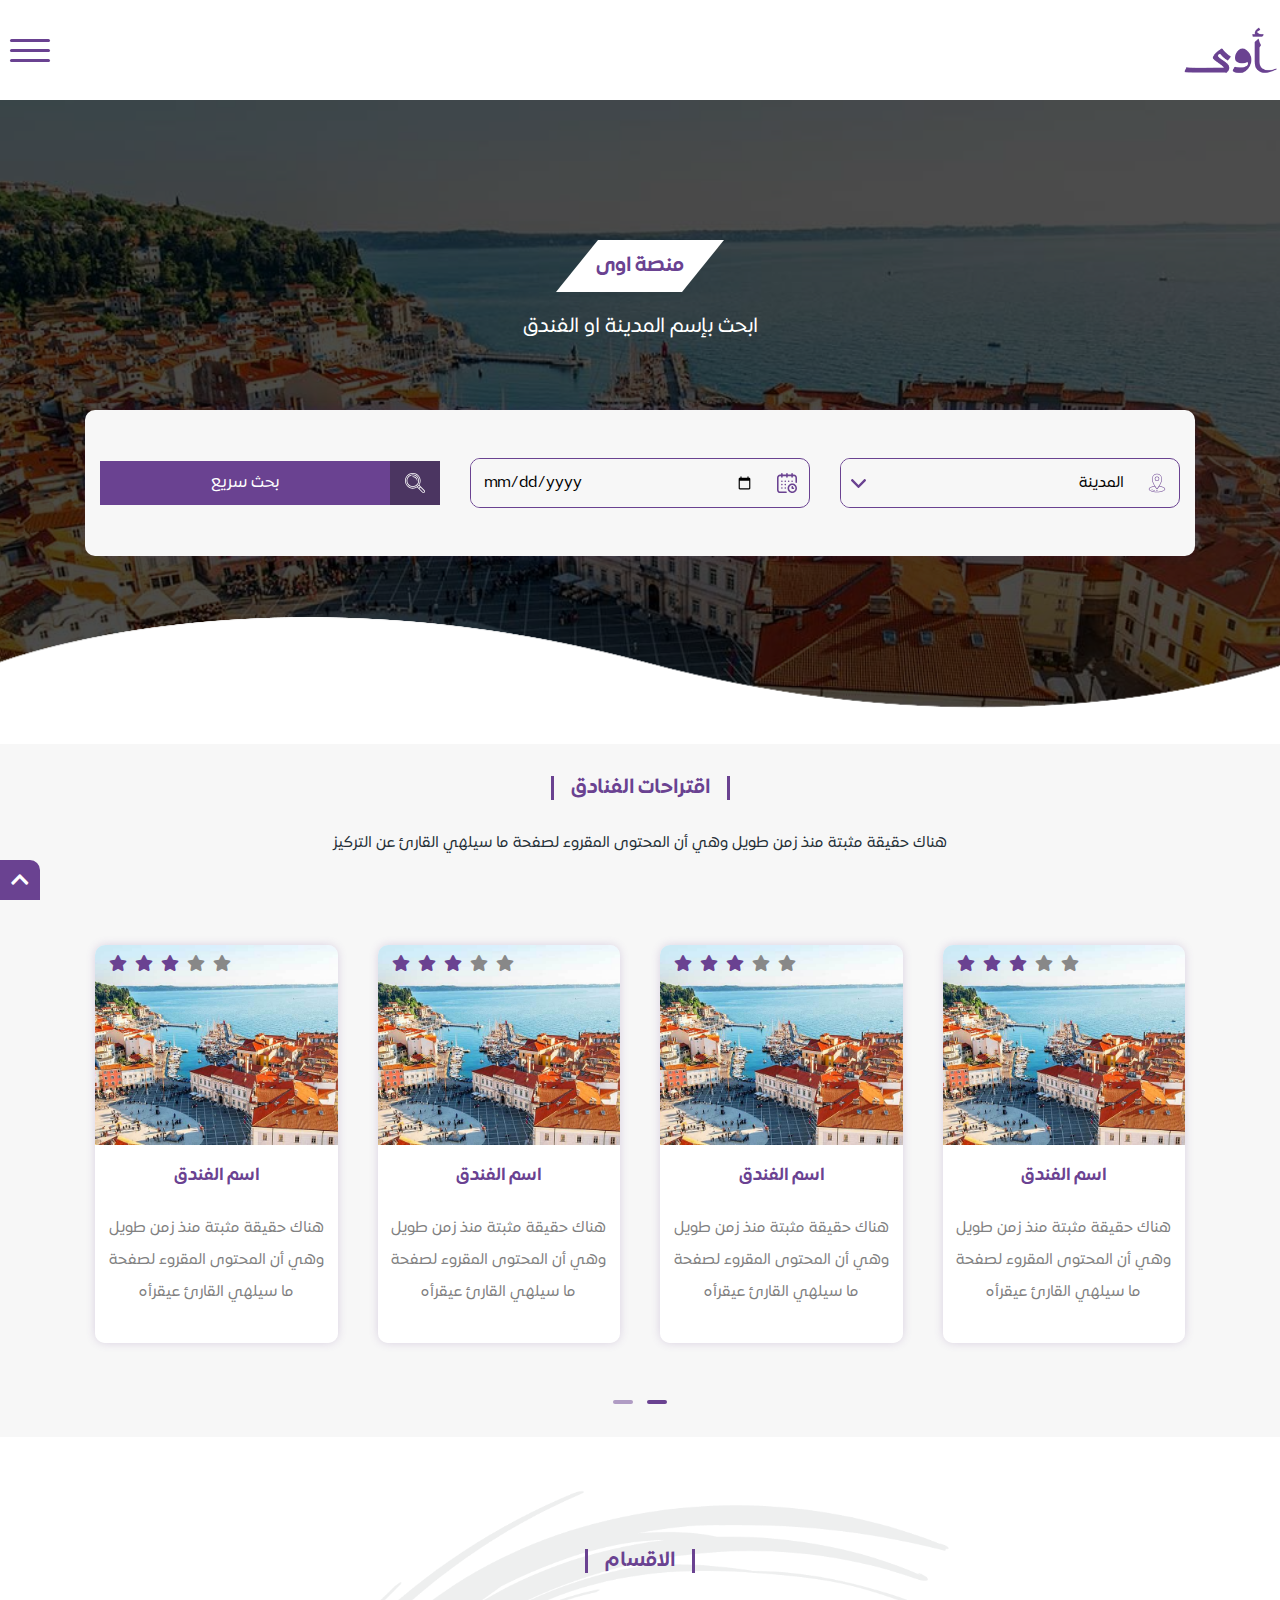
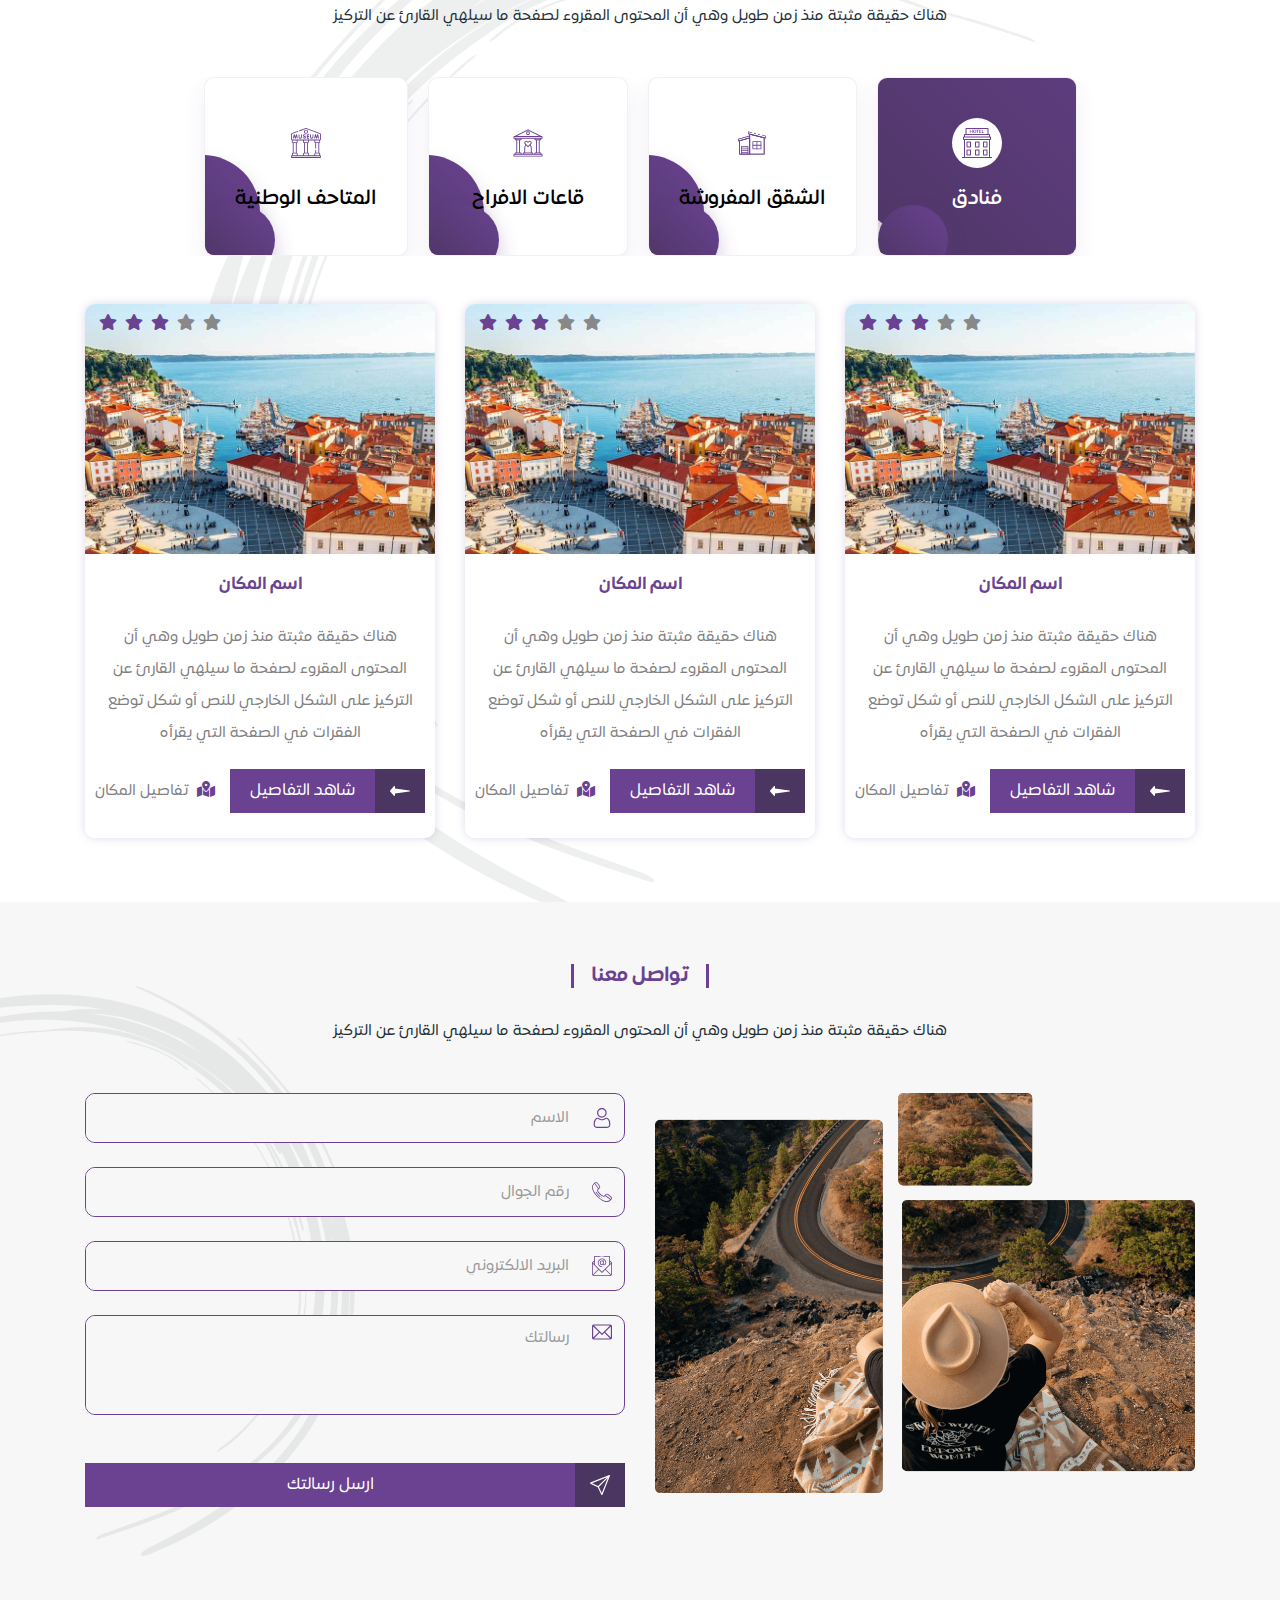
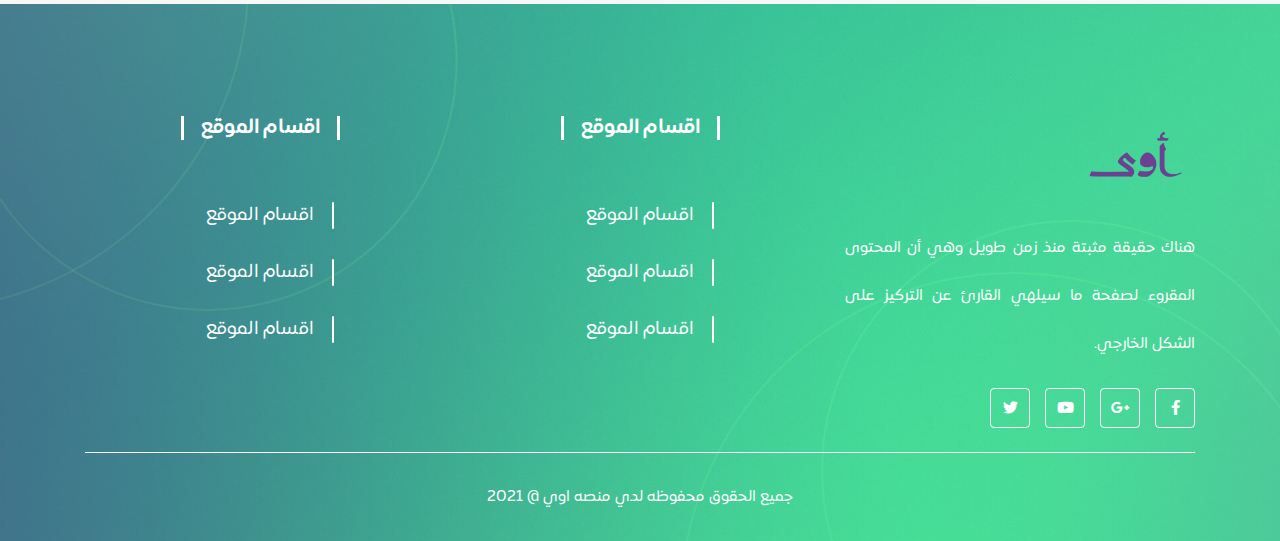
==== index.html @ f0537ded "Add files via upload" ====
<!DOCTYPE html>
<html>
    <head>
        <!--start the meta tags-->
        <!--meta tag for utf-8 code for ar and en-->
        <meta charset="utf-8">
        <!--meta tag for description of website-->
        <meta name="description" content="....">
        <!--meta tag for the author of website-->
        <meta name="author" content="misara adel">
        <!--meta tag for make website compatible with all screen devices-->
        <meta name="viewport" content="width=device-width, initial-scale=1, shrink-to-fit=no">
        <!--end the meta tags-->
        <!--title tag for website appear in tab-->
        <title>منصة اوي</title>
        <!-- the style link for image icon-->
        <link rel="shortcut icon" href="assets/images/logo.png" type="image/x-icon"/>
        <!--start the intialize of css library files-->
        <!--the intilize of fontawsome lib-->
        <link rel="stylesheet" href="assets/css/lib/all.min.css">
        <!--the intilize of animate lib used with wow js lib-->
        <link rel="stylesheet" href="assets/css/lib/animate.css">
        <!--the intilize of bootstrap en version lib-->
        <!-- <link rel="stylesheet" href="assets/css/lib/bootstrap.css"> -->
        <!--the intilize of bootstrap ar version lib-->
        <link rel="stylesheet" href="assets/css/lib/bootstrap-rtl.min.css">
        <!--the intilize of owl carousel lib-->
        <link rel="stylesheet" href="assets/css/lib/owl.carousel.min.css">
        <!--the intilize of dots that appear with owl carousel -->
        <link rel="stylesheet" href="assets/css/lib/owl.theme.default.css">
        <!--end the intialize of css library files-->
        <!--start the intilalize of css files -->
        <!--the stylesheet en file-->
        <link rel="stylesheet" href="assets/css/style.css">
        <!--the media file screen -->
        <link rel="stylesheet" href="assets/css/media.css">
        <!--end the intilalize of css files-->
    </head>
    <body>
        <!--start nav-->
        <nav class="navbar"> 
            <div class="container-fluid">
                <div class="content">
                    <a href="#" class="brand-name">
                        <img src="assets/images/logo.png" alt="" />
                    </a>
                    <div class="nav-toggler">
                        <span></span>
                        <span></span>
                        <span></span>
                    </div>
                </div>
                <div class="bottom-nav">
                    <form class="form-content">
                        <div class="form-group">
                            <div class="input-group">
                                <div class="input-group-prepend">
                                    <div class="input-group-text">
                                        <button>
                                        <img src="assets/images/search.svg" alt="">
                                        </button>
                                    </div>
                                </div>
                                <input type="text" class="form-control"  placeholder="ابحث هنا">
                            </div>
                        </div>
                    </form>
                    <ul class="navbar-nav">
                        <li class="list-item active">
                            <a href="#" class="nav-link">
                                <img src="assets/images/home.svg" alt="" />
                                <span>الرئيسية</span>
                            </a>
                        </li>
    
                        <li class="list-item">
                            <a href="#" class="nav-link">
                                <img src="assets/images/about.svg" alt="">
                                <span>من نحن</span>
                            </a>
                        </li>
    
                        <li class="list-item">
                            <a href="#" class="nav-link">
                                <img src="assets/images/service.svg" alt="">
                                <span>الخدمات</span>
                            </a>
                        </li>
    
                        <li class="list-item">
                            <a href="#" class="nav-link">
                                <img src="assets/images/offer.svg" alt="">
                                <span>العروض</span>
                            </a>
                        </li>
    
                        <li class="list-item dropbox">
                            <a href="#" class="nav-link">
                                <img src="assets/images/category.svg" alt="">
                                <span>الاقسام</span>
                            </a>
                            <ul class="dropdox-menu">
                                <li>
                                    <a href="#">الفنادق</a>
                                </li>
    
                                <li>
                                    <a href="#">الشقق المفروشة</a>
                                </li>
    
                                <li>
                                    <a href="#">قاعات الافراح</a>
                                </li>
                                
                                <li>
                                    <a href="#">المتاحف الوطنية</a>
                                </li>
                            </ul>
                        </li>
    
                        <li class="list-item">
                            <a href="#" class="nav-link">
                                <img src="assets/images/user.svg" alt="">
                                <span>حسابي</span>
                            </a>
                        </li>
    
                        <li class="list-item">
                            <a href="#" class="nav-link">
                                <img src="assets/images/login.svg" alt="">
                                <span>تسجيل دخول</span>
                            </a>
                        </li>
                    </ul>
                </div>
            </div>
        </nav>
        <!--start main-->
        <main>
            <header  style="background: url('assets/images/header_1.jpg') ;">
                <div class="container">
                    <div class="row">
                        <div class="col-12 mb-5">
                            <div class="content">
                                <h4>منصة اوى</h4>
                                <p>
                                    ابحث بإسم المدينة او الفندق
                                </p>
                            </div>
                        </div>
                        <div class="col-12 mb-5">
                            <form class="form-content">
                                <div class="row">
                                    <div class="col-lg-4 col-md-6 col-12 m-auto">
                                        <div class="form-group mb-4">
                                            <div class="input-group">
                                                <div class="input-group-prepend">
                                                  <div class="input-group-text">
                                                      <img src="assets/images/location.svg" alt="">
                                                  </div>
                                                </div>
                                                <select class="form-control">
                                                    <option>المدينة</option>
                                                    <option>المدينة</option>
                                                    <option>المدينة</option>
                                                    <option>المدينة</option>
                                                </select>
                                            </div>
                                        </div>
                                    </div>
                                    <div class="col-lg-4 col-md-6 col-12 m-auto">
                                        <div class="form-group mb-4">
                                            <div class="input-group">
                                                <div class="input-group-prepend">
                                                  <div class="input-group-text">
                                                      <img src="assets/images/calendar.svg" alt="">
                                                  </div>
                                                </div>
                                                <input type="date" class="form-control" />
                                            </div>
                                        </div>
                                    </div>
                                    <div class="col-lg-4 col-md-6 col-12 m-auto">
                                        <div class="form-group mb-4">
                                            <button class="custom-btn">
                                                <div class="btn-img">
                                                    <img src="assets/images/search.svg" alt="">
                                                </div>
                                                <span  data-hover="ارسل رسالتك"> 
                                                    بحث سريع
                                                </span>
                                            </button>
                                        </div>
                                    </div>
                                </div>
                            </form>
                        </div>
                    </div>
                </div>
            </header>
            <!--start search-->
            <section class="search-hotel">
                <div class="container">
                    <div class="heading">
                        <h4>اقتراحات الفنادق</h4>
                        <p>
                            هناك حقيقة مثبتة منذ زمن طويل وهي أن المحتوى المقروء لصفحة ما سيلهي القارئ عن التركيز
                        </p>
                    </div>
                    <div class="row">
                        
                        <div class="col-12">
                            <div class="owl-carousel owl-theme owl-hotels">
                                <div class="item">
                                    <a href="#" class="box">
                                        <div class="image-content">
                                            <img src="assets/images/header_1.jpg" alt="" />
                                            <div class="rate">
                                                <i class="fas fa-star active"></i>
                                                <i class="fas fa-star active"></i>
                                                <i class="fas fa-star active"></i>
                                                <i class="fas fa-star"></i>
                                                <i class="fas fa-star"></i>
                                            </div>
                                        </div>
                                        <div class="content">
                                            <h4>اسم الفندق</h4>
                                            <p>
                                                هناك حقيقة مثبتة منذ زمن طويل وهي أن المحتوى المقروء لصفحة ما سيلهي القارئ عيقرأه
                                            </p>
                                        </div>
                                    </a>
                                </div>
                                <div class="item">
                                    <a href="#" class="box">
                                        <div class="image-content">
                                            <img src="assets/images/header_1.jpg" alt="" />
                                            <div class="rate">
                                                <i class="fas fa-star active"></i>
                                                <i class="fas fa-star active"></i>
                                                <i class="fas fa-star active"></i>
                                                <i class="fas fa-star"></i>
                                                <i class="fas fa-star"></i>
                                            </div>
                                        </div>
                                        <div class="content">
                                            <h4>اسم الفندق</h4>
                                            <p>
                                                هناك حقيقة مثبتة منذ زمن طويل وهي أن المحتوى المقروء لصفحة ما سيلهي القارئ عيقرأه
                                            </p>
                                        </div>
                                    </a>
                                </div>
                                <div class="item">
                                    <a href="#" class="box">
                                        <div class="image-content">
                                            <img src="assets/images/header_1.jpg" alt="" />
                                            <div class="rate">
                                                <i class="fas fa-star active"></i>
                                                <i class="fas fa-star active"></i>
                                                <i class="fas fa-star active"></i>
                                                <i class="fas fa-star"></i>
                                                <i class="fas fa-star"></i>
                                            </div>
                                        </div>
                                        <div class="content">
                                            <h4>اسم الفندق</h4>
                                            <p>
                                                هناك حقيقة مثبتة منذ زمن طويل وهي أن المحتوى المقروء لصفحة ما سيلهي القارئ عيقرأه
                                            </p>
                                        </div>
                                    </a>
                                </div>
                                <div class="item">
                                    <a href="#" class="box">
                                        <div class="image-content">
                                            <img src="assets/images/header_1.jpg" alt="" />
                                            <div class="rate">
                                                <i class="fas fa-star active"></i>
                                                <i class="fas fa-star active"></i>
                                                <i class="fas fa-star active"></i>
                                                <i class="fas fa-star"></i>
                                                <i class="fas fa-star"></i>
                                            </div>
                                        </div>
                                        <div class="content">
                                            <h4>اسم الفندق</h4>
                                            <p>
                                                هناك حقيقة مثبتة منذ زمن طويل وهي أن المحتوى المقروء لصفحة ما سيلهي القارئ عيقرأه
                                            </p>
                                        </div>
                                    </a>
                                </div>
                                <div class="item">
                                    <a href="#" class="box">
                                        <div class="image-content">
                                            <img src="assets/images/header_1.jpg" alt="" />
                                            <div class="rate">
                                                <i class="fas fa-star active"></i>
                                                <i class="fas fa-star active"></i>
                                                <i class="fas fa-star active"></i>
                                                <i class="fas fa-star"></i>
                                                <i class="fas fa-star"></i>
                                            </div>
                                        </div>
                                        <div class="content">
                                            <h4>اسم الفندق</h4>
                                            <p>
                                                هناك حقيقة مثبتة منذ زمن طويل وهي أن المحتوى المقروء لصفحة ما سيلهي القارئ عيقرأه
                                            </p>
                                        </div>
                                    </a>
                                </div>
                                <div class="item">
                                    <a href="#" class="box">
                                        <div class="image-content">
                                            <img src="assets/images/header_1.jpg" alt="" />
                                            <div class="rate">
                                                <i class="fas fa-star active"></i>
                                                <i class="fas fa-star active"></i>
                                                <i class="fas fa-star active"></i>
                                                <i class="fas fa-star"></i>
                                                <i class="fas fa-star"></i>
                                            </div>
                                        </div>
                                        <div class="content">
                                            <h4>اسم الفندق</h4>
                                            <p>
                                                هناك حقيقة مثبتة منذ زمن طويل وهي أن المحتوى المقروء لصفحة ما سيلهي القارئ عيقرأه
                                            </p>
                                        </div>
                                    </a>
                                </div>
                                <div class="item">
                                    <a href="#" class="box">
                                        <div class="image-content">
                                            <img src="assets/images/header_1.jpg" alt="" />
                                            <div class="rate">
                                                <i class="fas fa-star active"></i>
                                                <i class="fas fa-star active"></i>
                                                <i class="fas fa-star active"></i>
                                                <i class="fas fa-star"></i>
                                                <i class="fas fa-star"></i>
                                            </div>
                                        </div>
                                        <div class="content">
                                            <h4>اسم الفندق</h4>
                                            <p>
                                                هناك حقيقة مثبتة منذ زمن طويل وهي أن المحتوى المقروء لصفحة ما سيلهي القارئ عيقرأه
                                            </p>
                                        </div>
                                    </a>
                                </div>
                            </div>
                        </div>
                    </div>
                </div>
            </section>
            <!--start categroy-->
            <section class="categroy">
                <div class="container">
                    <div class="heading">
                        <h4>الاقسام</h4>
                        <p>
                            هناك حقيقة مثبتة منذ زمن طويل وهي أن المحتوى المقروء لصفحة ما سيلهي القارئ عن التركيز
                        </p>
                    </div>
                    <div class="row">
                        <div class="col-12 mb-5">
                            <ul class="nav nav-tabs" id="myTab" role="tablist">
                                <li class="nav-item" role="presentation">
                                  <a class="nav-link active" id="hotel-tab" data-toggle="tab" href="#hotel" role="tab" aria-controls="hotel" aria-selected="true">
                                      <div class="icon">
                                        <img src="assets/images/hotel.svg" alt="" />
                                      </div>
                                      <span>فنادق</span>
                                  </a>
                                </li>

                                <li class="nav-item" role="presentation">
                                  <a class="nav-link" id="home-tab" data-toggle="tab" href="#home" role="tab" aria-controls="home" aria-selected="false">
                                    
                                    <div class="icon">
                                        <img src="assets/images/house.svg" alt="" />
                                    </div>

                                    <span>الشقق المفروشة</span>
                                  </a>
                                </li>

                                <li class="nav-item" role="presentation">
                                  <a class="nav-link" id="hall-tab" data-toggle="tab" href="#hall" role="tab" aria-controls="hall" aria-selected="false">
                                    <div class="icon">
                                        <img src="assets/images/hall.svg" alt="" />
                                    </div>
                                    
                                    <span>قاعات الافراح</span>
                                  </a>
                                </li>
                                
                                <li class="nav-item" role="presentation">
                                    <a class="nav-link" id="museum-tab" data-toggle="tab" href="#museum" role="tab" aria-controls="museum" aria-selected="false">
                                      <div class="icon">
                                        <img src="assets/images/museum.svg" alt="" />
                                      </div>

                                      <span>المتاحف الوطنية</span>
                                    </a>
                                </li>
                            </ul>
                        </div>
                        <div class="col-12">
                            <div class="tab-content" id="myTabContent">
                                <div class="tab-pane fade show active" id="hotel" role="tabpanel" aria-labelledby="hotel-tab">
                                    <div class="row">
                                        <div class="col-lg-4 col-md-6 col-12 mb-4">
                                            <div class="box">
                                                <div class="image-content">
                                                    <img src="assets/images/header_1.jpg" alt="" />
                                                    <div class="rate">
                                                        <i class="fas fa-star active"></i>
                                                        <i class="fas fa-star active"></i>
                                                        <i class="fas fa-star active"></i>
                                                        <i class="fas fa-star"></i>
                                                        <i class="fas fa-star"></i>
                                                    </div>
                                                </div>
                                                <div class="content">
                                                    <h4>اسم المكان</h4>
                                                    <p>
                                                        هناك حقيقة مثبتة منذ زمن طويل وهي أن المحتوى المقروء لصفحة ما سيلهي القارئ عن التركيز على الشكل الخارجي للنص أو شكل توضع الفقرات في الصفحة التي يقرأه
                                                    </p>
                                                    <div class="data">
                                                        <a href="#" class="custom-btn">
                                                            <div class="btn-img">
                                                                <img src="assets/images/left_arrow.svg" alt="">
                                                            </div>
                                                            <span  data-hover="شاهد التفاصيل"> 
                                                                شاهد التفاصيل
                                                            </span>
                                                        </a>
                                                        <a href="https://maps.google.com/" class="link" >
                                                            <i class="fas fa-map-marked-alt"></i>
                                                            <span>تفاصيل المكان</span>
                                                        </a>
                                                    </div>
                                                </div>
                                            </div>
                                        </div>
                                        <div class="col-lg-4 col-md-6 col-12 mb-4">
                                            <div class="box">
                                                <div class="image-content">
                                                    <img src="assets/images/header_1.jpg" alt="" />
                                                    <div class="rate">
                                                        <i class="fas fa-star active"></i>
                                                        <i class="fas fa-star active"></i>
                                                        <i class="fas fa-star active"></i>
                                                        <i class="fas fa-star"></i>
                                                        <i class="fas fa-star"></i>
                                                    </div>
                                                </div>
                                                <div class="content">
                                                    <h4>اسم المكان</h4>
                                                    <p>
                                                        هناك حقيقة مثبتة منذ زمن طويل وهي أن المحتوى المقروء لصفحة ما سيلهي القارئ عن التركيز على الشكل الخارجي للنص أو شكل توضع الفقرات في الصفحة التي يقرأه
                                                    </p>
                                                    <div class="data">
                                                        <a href="#" class="custom-btn">
                                                            <div class="btn-img">
                                                                <img src="assets/images/left_arrow.svg" alt="">
                                                            </div>
                                                            <span  data-hover="شاهد التفاصيل"> 
                                                                شاهد التفاصيل
                                                            </span>
                                                        </a>
                                                        <a href="https://maps.google.com/" class="link" >
                                                            <i class="fas fa-map-marked-alt"></i>
                                                            <span>تفاصيل المكان</span>
                                                        </a>
                                                    </div>
                                                </div>
                                            </div>
                                        </div>
                                        <div class="col-lg-4 col-md-6 col-12 mb-4">
                                            <div class="box">
                                                <div class="image-content">
                                                    <img src="assets/images/header_1.jpg" alt="" />
                                                    <div class="rate">
                                                        <i class="fas fa-star active"></i>
                                                        <i class="fas fa-star active"></i>
                                                        <i class="fas fa-star active"></i>
                                                        <i class="fas fa-star"></i>
                                                        <i class="fas fa-star"></i>
                                                    </div>
                                                </div>
                                                <div class="content">
                                                    <h4>اسم المكان</h4>
                                                    <p>
                                                        هناك حقيقة مثبتة منذ زمن طويل وهي أن المحتوى المقروء لصفحة ما سيلهي القارئ عن التركيز على الشكل الخارجي للنص أو شكل توضع الفقرات في الصفحة التي يقرأه
                                                    </p>
                                                    <div class="data">
                                                        <a href="#" class="custom-btn">
                                                            <div class="btn-img">
                                                                <img src="assets/images/left_arrow.svg" alt="">
                                                            </div>
                                                            <span  data-hover="شاهد التفاصيل"> 
                                                                شاهد التفاصيل
                                                            </span>
                                                        </a>
                                                        <a href="https://maps.google.com/" class="link" >
                                                            <i class="fas fa-map-marked-alt"></i>
                                                            <span>تفاصيل المكان</span>
                                                        </a>
                                                    </div>
                                                </div>
                                            </div>
                                        </div>
                                    </div>
                                </div>
                                <div class="tab-pane fade" id="home" role="tabpanel" aria-labelledby="home-tab">
                                    <div class="row">
                                        <div class="col-lg-4 col-md-6 col-12 mb-4">
                                            <div class="box">
                                                <div class="image-content">
                                                    <img src="assets/images/header_1.jpg" alt="" />
                                                    <div class="rate">
                                                        <i class="fas fa-star active"></i>
                                                        <i class="fas fa-star active"></i>
                                                        <i class="fas fa-star active"></i>
                                                        <i class="fas fa-star"></i>
                                                        <i class="fas fa-star"></i>
                                                    </div>
                                                </div>
                                                <div class="content">
                                                    <h4>اسم المكان</h4>
                                                    <p>
                                                        هناك حقيقة مثبتة منذ زمن طويل وهي أن المحتوى المقروء لصفحة ما سيلهي القارئ عن التركيز على الشكل الخارجي للنص أو شكل توضع الفقرات في الصفحة التي يقرأه
                                                    </p>
                                                    <div class="data">
                                                        <a href="#" class="custom-btn">
                                                            <div class="btn-img">
                                                                <img src="assets/images/left_arrow.svg" alt="">
                                                            </div>
                                                            <span  data-hover="شاهد التفاصيل"> 
                                                                شاهد التفاصيل
                                                            </span>
                                                        </a>
                                                        <a href="https://maps.google.com/" class="link" >
                                                            <i class="fas fa-map-marked-alt"></i>
                                                            <span>تفاصيل المكان</span>
                                                        </a>
                                                    </div>
                                                </div>
                                            </div>
                                        </div>
                                        <div class="col-lg-4 col-md-6 col-12 mb-4">
                                            <div class="box">
                                                <div class="image-content">
                                                    <img src="assets/images/header_1.jpg" alt="" />
                                                    <div class="rate">
                                                        <i class="fas fa-star active"></i>
                                                        <i class="fas fa-star active"></i>
                                                        <i class="fas fa-star active"></i>
                                                        <i class="fas fa-star"></i>
                                                        <i class="fas fa-star"></i>
                                                    </div>
                                                </div>
                                                <div class="content">
                                                    <h4>اسم المكان</h4>
                                                    <p>
                                                        هناك حقيقة مثبتة منذ زمن طويل وهي أن المحتوى المقروء لصفحة ما سيلهي القارئ عن التركيز على الشكل الخارجي للنص أو شكل توضع الفقرات في الصفحة التي يقرأه
                                                    </p>
                                                    <div class="data">
                                                        <a href="#" class="custom-btn">
                                                            <div class="btn-img">
                                                                <img src="assets/images/left_arrow.svg" alt="">
                                                            </div>
                                                            <span  data-hover="شاهد التفاصيل"> 
                                                                شاهد التفاصيل
                                                            </span>
                                                        </a>
                                                        <a href="https://maps.google.com/" class="link" >
                                                            <i class="fas fa-map-marked-alt"></i>
                                                            <span>تفاصيل المكان</span>
                                                        </a>
                                                    </div>
                                                </div>
                                            </div>
                                        </div>
                                        <div class="col-lg-4 col-md-6 col-12 mb-4">
                                            <div class="box">
                                                <div class="image-content">
                                                    <img src="assets/images/header_1.jpg" alt="" />
                                                    <div class="rate">
                                                        <i class="fas fa-star active"></i>
                                                        <i class="fas fa-star active"></i>
                                                        <i class="fas fa-star active"></i>
                                                        <i class="fas fa-star"></i>
                                                        <i class="fas fa-star"></i>
                                                    </div>
                                                </div>
                                                <div class="content">
                                                    <h4>اسم المكان</h4>
                                                    <p>
                                                        هناك حقيقة مثبتة منذ زمن طويل وهي أن المحتوى المقروء لصفحة ما سيلهي القارئ عن التركيز على الشكل الخارجي للنص أو شكل توضع الفقرات في الصفحة التي يقرأه
                                                    </p>
                                                    <div class="data">
                                                        <a href="#" class="custom-btn">
                                                            <div class="btn-img">
                                                                <img src="assets/images/left_arrow.svg" alt="">
                                                            </div>
                                                            <span  data-hover="شاهد التفاصيل"> 
                                                                شاهد التفاصيل
                                                            </span>
                                                        </a>
                                                        <a href="https://maps.google.com/" class="link" >
                                                            <i class="fas fa-map-marked-alt"></i>
                                                            <span>تفاصيل المكان</span>
                                                        </a>
                                                    </div>
                                                </div>
                                            </div>
                                        </div>
                                    </div>
                                </div>
                                <div class="tab-pane fade" id="hall" role="tabpanel" aria-labelledby="hall-tab">
                                    <div class="row">
                                        <div class="col-lg-4 col-md-6 col-12 mb-4">
                                            <div class="box">
                                                <div class="image-content">
                                                    <img src="assets/images/header_1.jpg" alt="" />
                                                    <div class="rate">
                                                        <i class="fas fa-star active"></i>
                                                        <i class="fas fa-star active"></i>
                                                        <i class="fas fa-star active"></i>
                                                        <i class="fas fa-star"></i>
                                                        <i class="fas fa-star"></i>
                                                    </div>
                                                </div>
                                                <div class="content">
                                                    <h4>اسم المكان</h4>
                                                    <p>
                                                        هناك حقيقة مثبتة منذ زمن طويل وهي أن المحتوى المقروء لصفحة ما سيلهي القارئ عن التركيز على الشكل الخارجي للنص أو شكل توضع الفقرات في الصفحة التي يقرأه
                                                    </p>
                                                    <div class="data">
                                                        <a href="#" class="custom-btn">
                                                            <div class="btn-img">
                                                                <img src="assets/images/left_arrow.svg" alt="">
                                                            </div>
                                                            <span  data-hover="شاهد التفاصيل"> 
                                                                شاهد التفاصيل
                                                            </span>
                                                        </a>
                                                        <a href="https://maps.google.com/" class="link" >
                                                            <i class="fas fa-map-marked-alt"></i>
                                                            <span>تفاصيل المكان</span>
                                                        </a>
                                                    </div>
                                                </div>
                                            </div>
                                        </div>
                                        <div class="col-lg-4 col-md-6 col-12 mb-4">
                                            <div class="box">
                                                <div class="image-content">
                                                    <img src="assets/images/header_1.jpg" alt="" />
                                                    <div class="rate">
                                                        <i class="fas fa-star active"></i>
                                                        <i class="fas fa-star active"></i>
                                                        <i class="fas fa-star active"></i>
                                                        <i class="fas fa-star"></i>
                                                        <i class="fas fa-star"></i>
                                                    </div>
                                                </div>
                                                <div class="content">
                                                    <h4>اسم المكان</h4>
                                                    <p>
                                                        هناك حقيقة مثبتة منذ زمن طويل وهي أن المحتوى المقروء لصفحة ما سيلهي القارئ عن التركيز على الشكل الخارجي للنص أو شكل توضع الفقرات في الصفحة التي يقرأه
                                                    </p>
                                                    <div class="data">
                                                        <a href="#" class="custom-btn">
                                                            <div class="btn-img">
                                                                <img src="assets/images/left_arrow.svg" alt="">
                                                            </div>
                                                            <span  data-hover="شاهد التفاصيل"> 
                                                                شاهد التفاصيل
                                                            </span>
                                                        </a>
                                                        <a href="https://maps.google.com/" class="link" >
                                                            <i class="fas fa-map-marked-alt"></i>
                                                            <span>تفاصيل المكان</span>
                                                        </a>
                                                    </div>
                                                </div>
                                            </div>
                                        </div>
                                        <div class="col-lg-4 col-md-6 col-12 mb-4">
                                            <div class="box">
                                                <div class="image-content">
                                                    <img src="assets/images/header_1.jpg" alt="" />
                                                    <div class="rate">
                                                        <i class="fas fa-star active"></i>
                                                        <i class="fas fa-star active"></i>
                                                        <i class="fas fa-star active"></i>
                                                        <i class="fas fa-star"></i>
                                                        <i class="fas fa-star"></i>
                                                    </div>
                                                </div>
                                                <div class="content">
                                                    <h4>اسم المكان</h4>
                                                    <p>
                                                        هناك حقيقة مثبتة منذ زمن طويل وهي أن المحتوى المقروء لصفحة ما سيلهي القارئ عن التركيز على الشكل الخارجي للنص أو شكل توضع الفقرات في الصفحة التي يقرأه
                                                    </p>
                                                    <div class="data">
                                                        <a href="#" class="custom-btn">
                                                            <div class="btn-img">
                                                                <img src="assets/images/left_arrow.svg" alt="">
                                                            </div>
                                                            <span  data-hover="شاهد التفاصيل"> 
                                                                شاهد التفاصيل
                                                            </span>
                                                        </a>
                                                        <a href="https://maps.google.com/" class="link" >
                                                            <i class="fas fa-map-marked-alt"></i>
                                                            <span>تفاصيل المكان</span>
                                                        </a>
                                                    </div>
                                                </div>
                                            </div>
                                        </div>
                                    </div>
                                </div>
                                <div class="tab-pane fade" id="museum" role="tabpanel" aria-labelledby="museum-tab">
                                    <div class="row">
                                        <div class="col-lg-4 col-md-6 col-12 mb-4">
                                            <div class="box">
                                                <div class="image-content">
                                                    <img src="assets/images/header_1.jpg" alt="" />
                                                    <div class="rate">
                                                        <i class="fas fa-star active"></i>
                                                        <i class="fas fa-star active"></i>
                                                        <i class="fas fa-star active"></i>
                                                        <i class="fas fa-star"></i>
                                                        <i class="fas fa-star"></i>
                                                    </div>
                                                </div>
                                                <div class="content">
                                                    <h4>اسم المكان</h4>
                                                    <p>
                                                        هناك حقيقة مثبتة منذ زمن طويل وهي أن المحتوى المقروء لصفحة ما سيلهي القارئ عن التركيز على الشكل الخارجي للنص أو شكل توضع الفقرات في الصفحة التي يقرأه
                                                    </p>
                                                    <div class="data">
                                                        <a href="#" class="custom-btn">
                                                            <div class="btn-img">
                                                                <img src="assets/images/left_arrow.svg" alt="">
                                                            </div>
                                                            <span  data-hover="شاهد التفاصيل"> 
                                                                شاهد التفاصيل
                                                            </span>
                                                        </a>
                                                        <a href="https://maps.google.com/" class="link" >
                                                            <i class="fas fa-map-marked-alt"></i>
                                                            <span>تفاصيل المكان</span>
                                                        </a>
                                                    </div>
                                                </div>
                                            </div>
                                        </div>
                                        <div class="col-lg-4 col-md-6 col-12 mb-4">
                                            <div class="box">
                                                <div class="image-content">
                                                    <img src="assets/images/header_1.jpg" alt="" />
                                                    <div class="rate">
                                                        <i class="fas fa-star active"></i>
                                                        <i class="fas fa-star active"></i>
                                                        <i class="fas fa-star active"></i>
                                                        <i class="fas fa-star"></i>
                                                        <i class="fas fa-star"></i>
                                                    </div>
                                                </div>
                                                <div class="content">
                                                    <h4>اسم المكان</h4>
                                                    <p>
                                                        هناك حقيقة مثبتة منذ زمن طويل وهي أن المحتوى المقروء لصفحة ما سيلهي القارئ عن التركيز على الشكل الخارجي للنص أو شكل توضع الفقرات في الصفحة التي يقرأه
                                                    </p>
                                                    <div class="data">
                                                        <a href="#" class="custom-btn">
                                                            <div class="btn-img">
                                                                <img src="assets/images/left_arrow.svg" alt="">
                                                            </div>
                                                            <span  data-hover="شاهد التفاصيل"> 
                                                                شاهد التفاصيل
                                                            </span>
                                                        </a>
                                                        <a href="https://maps.google.com/" class="link" >
                                                            <i class="fas fa-map-marked-alt"></i>
                                                            <span>تفاصيل المكان</span>
                                                        </a>
                                                    </div>
                                                </div>
                                            </div>
                                        </div>
                                        <div class="col-lg-4 col-md-6 col-12 mb-4">
                                            <div class="box">
                                                <div class="image-content">
                                                    <img src="assets/images/header_1.jpg" alt="" />
                                                    <div class="rate">
                                                        <i class="fas fa-star active"></i>
                                                        <i class="fas fa-star active"></i>
                                                        <i class="fas fa-star active"></i>
                                                        <i class="fas fa-star"></i>
                                                        <i class="fas fa-star"></i>
                                                    </div>
                                                </div>
                                                <div class="content">
                                                    <h4>اسم المكان</h4>
                                                    <p>
                                                        هناك حقيقة مثبتة منذ زمن طويل وهي أن المحتوى المقروء لصفحة ما سيلهي القارئ عن التركيز على الشكل الخارجي للنص أو شكل توضع الفقرات في الصفحة التي يقرأه
                                                    </p>
                                                    <div class="data">
                                                        <a href="#" class="custom-btn">
                                                            <div class="btn-img">
                                                                <img src="assets/images/left_arrow.svg" alt="">
                                                            </div>
                                                            <span  data-hover="شاهد التفاصيل"> 
                                                                شاهد التفاصيل
                                                            </span>
                                                        </a>
                                                        <a href="https://maps.google.com/" class="link" >
                                                            <i class="fas fa-map-marked-alt"></i>
                                                            <span>تفاصيل المكان</span>
                                                        </a>
                                                    </div>
                                                </div>
                                            </div>
                                        </div>
                                    </div>
                                </div>
                            </div>
                        </div>
                    </div>
                </div>
            </section>
            <!--start contact us-->
            <section class="contact-us">
                <div class="container">
                    <div class="heading">
                        <h4>تواصل معنا</h4>
                        <p>
                            هناك حقيقة مثبتة منذ زمن طويل وهي أن المحتوى المقروء لصفحة ما سيلهي القارئ عن التركيز
                        </p>
                    </div>
                    <div class="row">
                        <div class="col-lg-6 col-md-6 col-12 mb-4">
                            <div class="image-content">
                                <img src="assets/images/relaxing_img.png" alt="" />
                            </div>
                        </div>
                        <div class="col-lg-6 col-md-6 col-12 mb-4">
                            <form class="form-content">
                                <div class="form-group mb-4">
                                    <div class="input-group">
                                        <div class="input-group-prepend">
                                          <div class="input-group-text">
                                              <img src="assets/images/user.svg" alt="">
                                          </div>
                                        </div>
                                        <input type="text" class="form-control"  placeholder="الاسم">
                                    </div>
                                </div>
                                <div class="form-group mb-4">
                                    <div class="input-group">
                                        <div class="input-group-prepend">
                                          <div class="input-group-text">
                                              <img src="assets/images/telephone.svg" alt="">
                                          </div>
                                        </div>
                                        <input type="text" class="form-control"  placeholder="رقم الجوال">
                                    </div>
                                </div>
                                <div class="form-group mb-4">
                                    <div class="input-group">
                                        <div class="input-group-prepend">
                                          <div class="input-group-text">
                                              <img src="assets/images/email.svg" alt="">
                                          </div>
                                        </div>
                                        <input type="text" class="form-control" placeholder="البريد الالكتروني">
                                    </div>
                                </div>
                                <div class="form-group mb-5">
                                    <div class="input-group textarea">
                                        <div class="input-group-prepend">
                                          <div class="input-group-text">
                                              <img src="assets/images/message.svg" alt="">
                                          </div>
                                        </div>
                                        <textarea  class="form-control" placeholder="رسالتك" ></textarea>
                                    </div>
                                </div>
                                <div class="form-group mb-5">
                                    <button class="custom-btn">
                                        <div class="btn-img">
                                            <img src="assets/images/send.svg" alt="">
                                        </div>
                                        <span  data-hover="ارسل رسالتك"> 
                                            ارسل رسالتك
                                        </span>
                                    </button>
                                </div>
                            </form>
                        </div>
                    </div>
                </div>
            </section>
        </main>
        <footer>
            <div class="container">
                <div class="row">
                    <div class="col-lg-4 col-md-12 col-12 mb-4">
                        <div class="content">
                            <img src="assets/images/logo.png" alt="">
                            <p>
                                هناك حقيقة مثبتة منذ زمن طويل وهي أن المحتوى المقروء لصفحة ما سيلهي القارئ عن التركيز على الشكل الخارجي. 
                            </p>
                            <ul class="socail-media">
                                <li>
                                    <a href="#">
                                        <i class="fab fa-facebook-f"></i>
                                    </a>
                                </li>
                                <li>
                                    <a href="#">
                                        <i class="fab fa-google-plus-g"></i>
                                    </a>
                                </li>
                                <li>
                                    <a href="#">
                                        <i class="fab fa-youtube"></i>
                                    </a>
                                </li>
                                <li>
                                    <a href="#">
                                        <i class="fab fa-twitter"></i>
                                    </a>
                                </li>
                            </ul>
                        </div>
                    </div>
                    <div class="col-lg-4 col-md-6 col-12 mb-4">
                        <div class="content">
                            <div class="heading">
                                <h4>اقسام الموقع</h4>
                            </div>
                            <ul class="links">
                                <li>
                                    <a href="#">
                                        اقسام الموقع
                                    </a>
                                </li>
                                <li>
                                    <a href="#">
                                        اقسام الموقع
                                    </a>
                                </li>
                                <li>
                                    <a href="#">
                                        اقسام الموقع
                                    </a>
                                </li>
                            </ul>
                        </div>
                    </div>
                    <div class="col-lg-4 col-md-6 col-12 mb-4">
                        <div class="content">
                            <div class="heading">
                                <h4>اقسام الموقع</h4>
                            </div>
                            <ul class="links">
                                <li>
                                    <a href="#">
                                        اقسام الموقع
                                    </a>
                                </li>
                                <li>
                                    <a href="#">
                                        اقسام الموقع
                                    </a>
                                </li>
                                <li>
                                    <a href="#">
                                        اقسام الموقع
                                    </a>
                                </li>
                            </ul>
                        </div>
                    </div>
                </div>
                <div class="copyrights">
                    <p>جميع الحقوق محفوظه لدي منصه اوي @ 2021</p>
                </div>
            </div>
        </footer>

        <!--loading page-->
        <div class="loader">
            <div class="container">
                 <div class="loading-content">
                     <div class="drop-water light-blue"></div>
                     <div class="drop-water light-blue"></div>
                     <div class="box">
                         <div class="wave light-blue">
         
                         </div>
                     </div>
                 </div>
            </div>
        </div>
        <!--Scroll to top button-->
        <a data-scroll href="#" class="scroll-top-btn" id="scroll-btn">
            <i class="fas fa-chevron-up"></i>
        </a>
        <!--start the intialize of js lib-->
        <!--first intilize jquery lib-->
        <script src="assets/js/lib/jquery4.js"></script>
        <!--second intialize popper js lib-->
        <script src="assets/js/lib/popper.js"></script>
        <!--third intialize bootstrap js lib-->
        <script src="assets/js/lib/bootstrap.js"></script>
        <!--intialize owl coursel js lib -->
        <script src="assets/js/lib/owl.carousel.min.js"></script>
        <!--intialize wow js lib-->
        <script src="assets/js/lib/wow.min.js"></script>
        <!--end the intialize of js lib-->
        <!--intialize main js file-->
        <script src="assets/js/main.js"></script>
    </body>
</html>
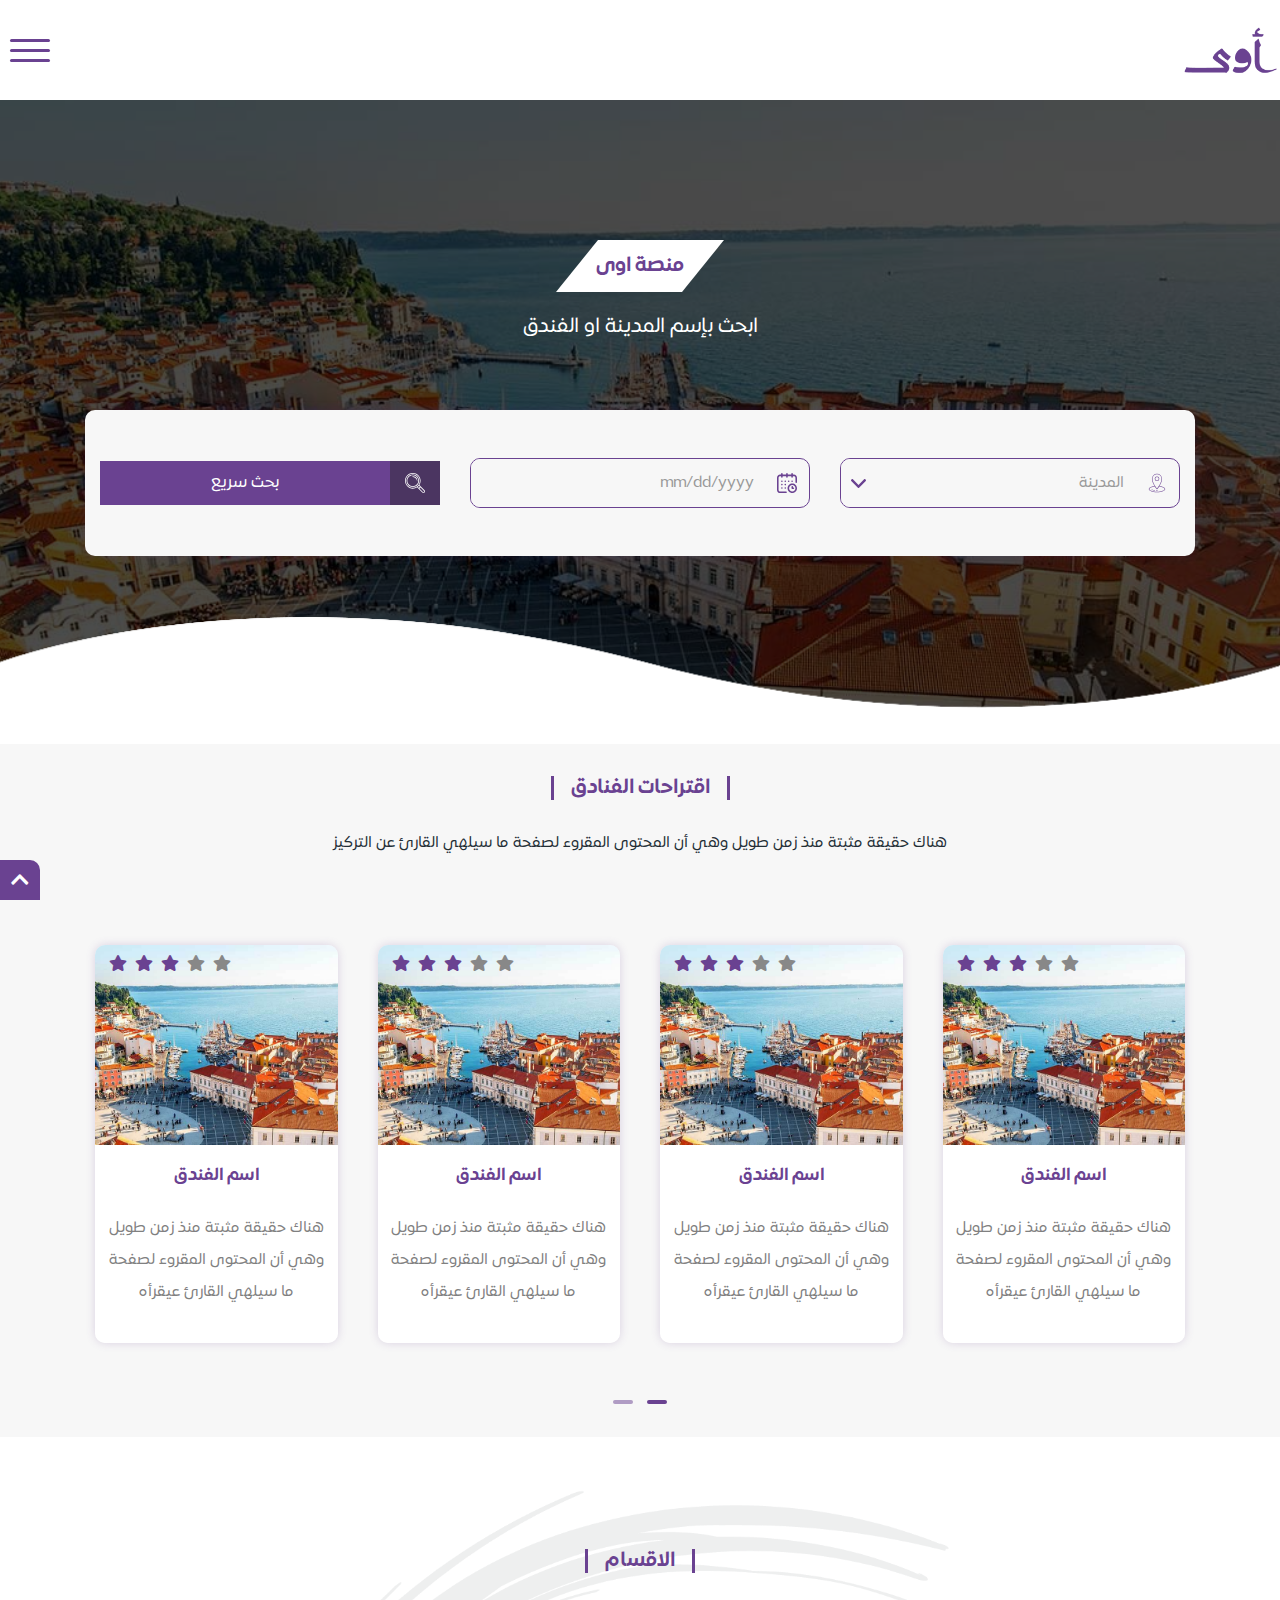
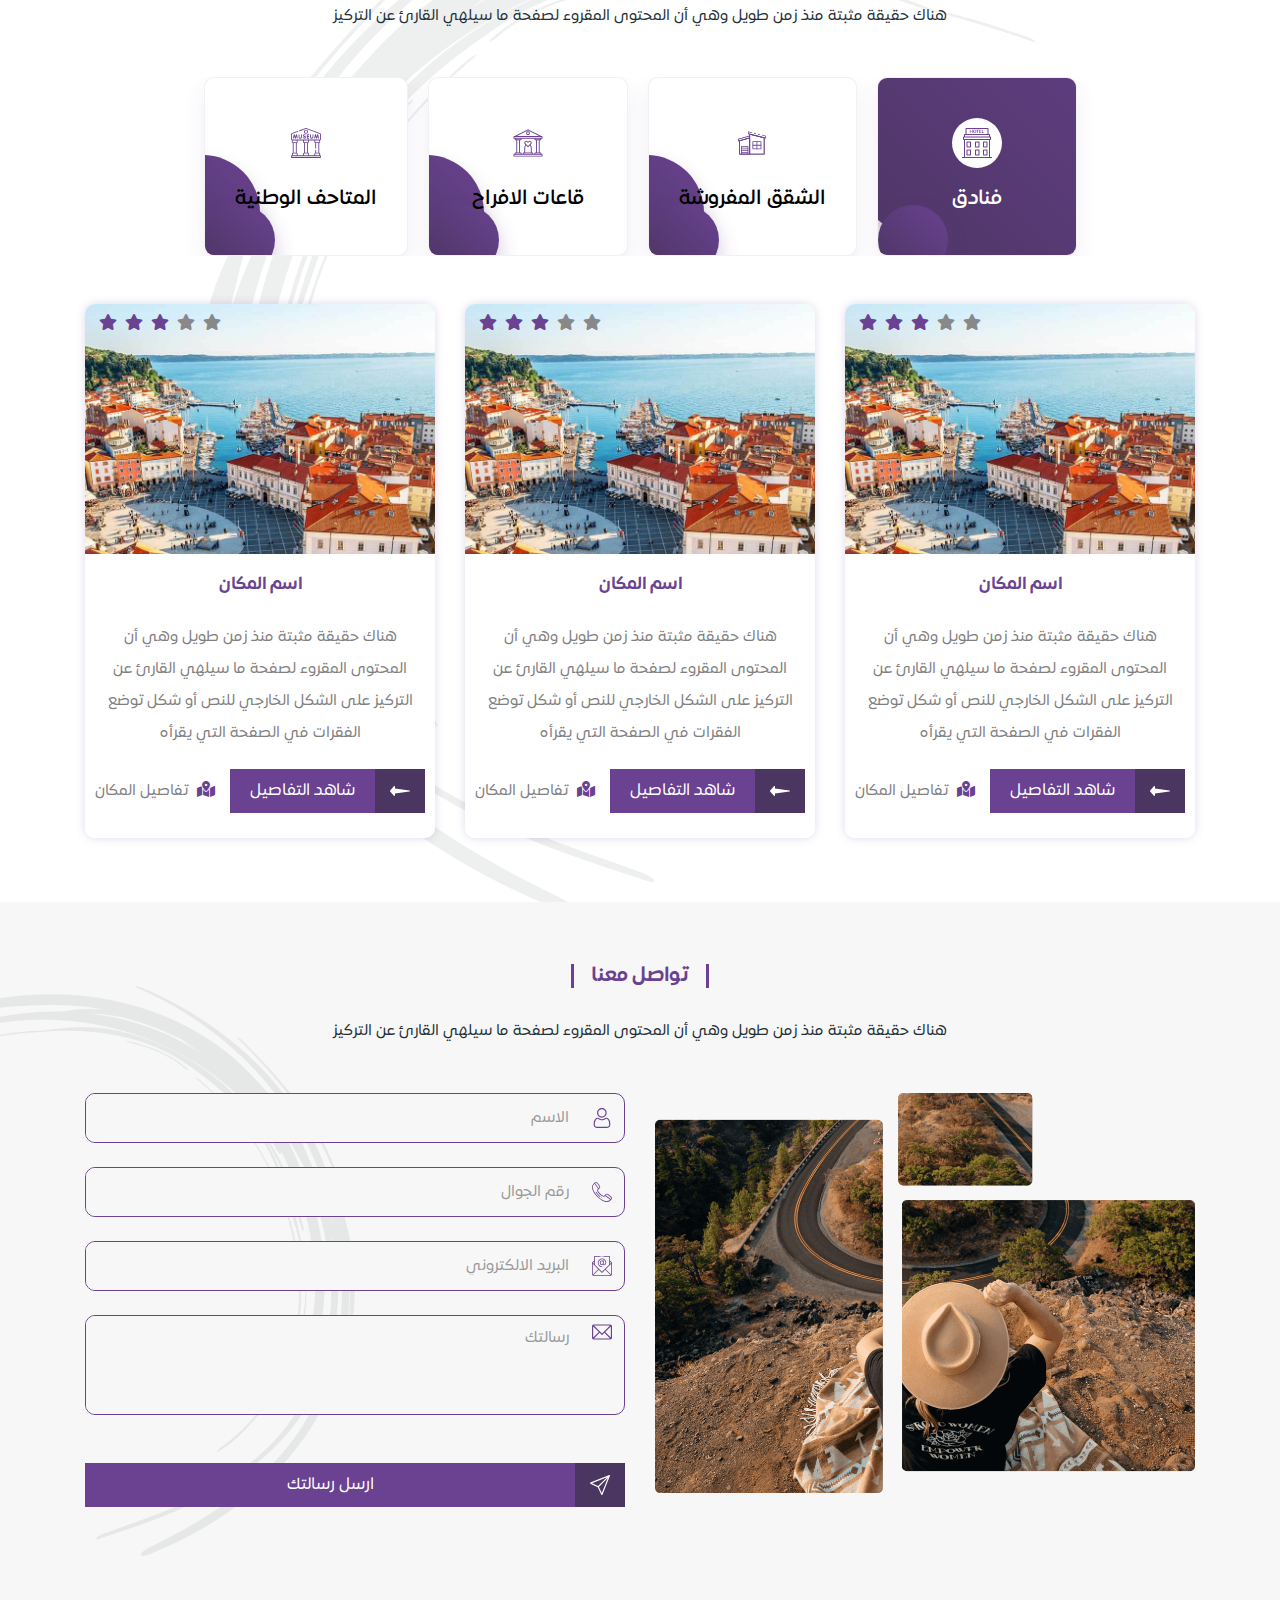
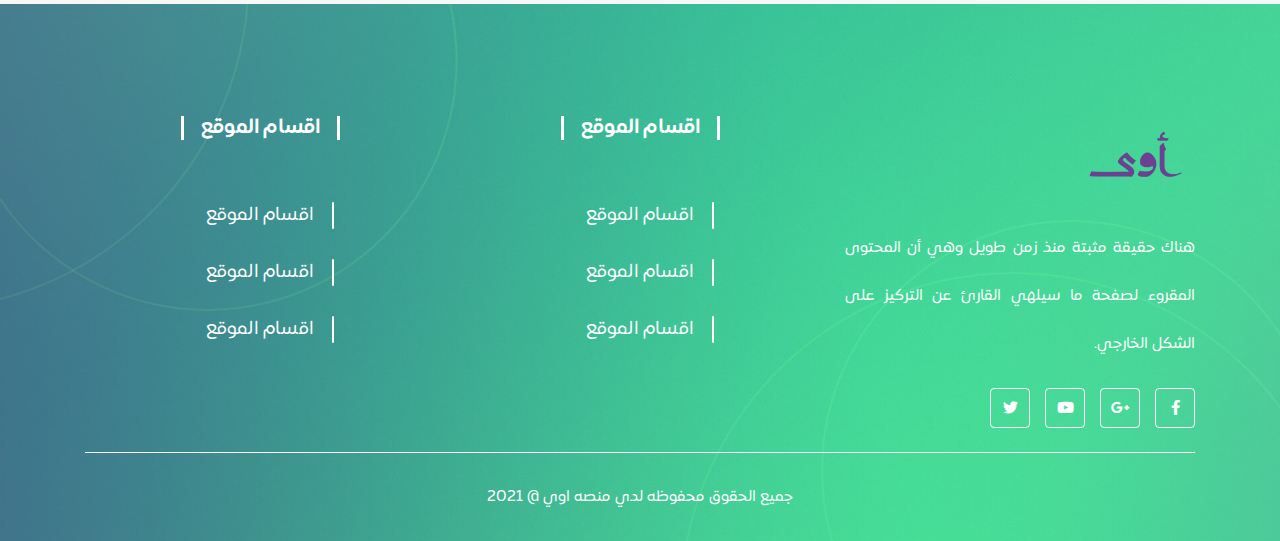
==== commit f42ea7a1: "edit some data" ====
--- a/index.html
+++ b/index.html
@@ -28,6 +28,7 @@
         <link rel="stylesheet" href="assets/css/lib/owl.carousel.min.css">
         <!--the intilize of dots that appear with owl carousel -->
         <link rel="stylesheet" href="assets/css/lib/owl.theme.default.css">
+        <link rel="stylesheet" href="assets/css/lib/datepicker.min.css" />
         <!--end the intialize of css library files-->
         <!--start the intilalize of css files -->
         <!--the stylesheet en file-->
@@ -176,7 +177,7 @@
                                                       <img src="assets/images/calendar.svg" alt="">
                                                   </div>
                                                 </div>
-                                                <input type="date" class="form-control" />
+                                                <input  class="datepicker form-control" data-date-format="mm/dd/yyyy" placeholder="mm/dd/yyyy" autocomplete="off" autofocus required />
                                             </div>
                                         </div>
                                     </div>
@@ -1030,6 +1031,7 @@
         <script src="assets/js/lib/owl.carousel.min.js"></script>
         <!--intialize wow js lib-->
         <script src="assets/js/lib/wow.min.js"></script>
+        <script src="assets/js/lib/datepicker.min.js"></script>
         <!--end the intialize of js lib-->
         <!--intialize main js file-->
         <script src="assets/js/main.js"></script>
--- a/assets/css/lib/datepicker.min.css
+++ b/assets/css/lib/datepicker.min.css
@@ -0,0 +1,9 @@
+/*!
+ * Datepicker v1.0.10
+ * https://fengyuanchen.github.io/datepicker
+ *
+ * Copyright 2014-present Chen Fengyuan
+ * Released under the MIT license
+ *
+ * Date: 2020-09-29T14:46:09.037Z
+ */.datepicker-container{background-color:#fff;direction:ltr;font-size:12px;left:0;line-height:30px;position:fixed;-webkit-tap-highlight-color:transparent;top:0;-ms-touch-action:none;touch-action:none;-webkit-touch-callout:none;-webkit-user-select:none;-moz-user-select:none;-ms-user-select:none;user-select:none;width:210px;z-index:-1}.datepicker-container:after,.datepicker-container:before{border:5px solid transparent;content:" ";display:block;height:0;position:absolute;width:0}.datepicker-dropdown{border:1px solid #ccc;-webkit-box-shadow:0 3px 6px #ccc;box-shadow:0 3px 6px #ccc;-webkit-box-sizing:content-box;box-sizing:content-box;position:absolute;z-index:1}.datepicker-inline{position:static}.datepicker-top-left,.datepicker-top-right{border-top-color:#39f}.datepicker-top-left:after,.datepicker-top-left:before,.datepicker-top-right:after,.datepicker-top-right:before{border-top:0;left:10px;top:-5px}.datepicker-top-left:before,.datepicker-top-right:before{border-bottom-color:#39f}.datepicker-top-left:after,.datepicker-top-right:after{border-bottom-color:#fff;top:-4px}.datepicker-bottom-left,.datepicker-bottom-right{border-bottom-color:#39f}.datepicker-bottom-left:after,.datepicker-bottom-left:before,.datepicker-bottom-right:after,.datepicker-bottom-right:before{border-bottom:0;bottom:-5px;left:10px}.datepicker-bottom-left:before,.datepicker-bottom-right:before{border-top-color:#39f}.datepicker-bottom-left:after,.datepicker-bottom-right:after{border-top-color:#fff;bottom:-4px}.datepicker-bottom-right:after,.datepicker-bottom-right:before,.datepicker-top-right:after,.datepicker-top-right:before{left:auto;right:10px}.datepicker-panel>ul{margin:0;padding:0;width:102%}.datepicker-panel>ul:after,.datepicker-panel>ul:before{content:" ";display:table}.datepicker-panel>ul:after{clear:both}.datepicker-panel>ul>li{background-color:#fff;cursor:pointer;float:left;height:30px;list-style:none;margin:0;padding:0;text-align:center;width:30px}.datepicker-panel>ul>li:hover{background-color:#e5f2ff}.datepicker-panel>ul>li.muted,.datepicker-panel>ul>li.muted:hover{color:#999}.datepicker-panel>ul>li.highlighted{background-color:#e5f2ff}.datepicker-panel>ul>li.highlighted:hover{background-color:#cce5ff}.datepicker-panel>ul>li.picked,.datepicker-panel>ul>li.picked:hover{color:#39f}.datepicker-panel>ul>li.disabled,.datepicker-panel>ul>li.disabled:hover{background-color:#fff;color:#ccc;cursor:default}.datepicker-panel>ul>li.disabled.highlighted,.datepicker-panel>ul>li.disabled:hover.highlighted{background-color:#e5f2ff}.datepicker-panel>ul>li[data-view="month next"],.datepicker-panel>ul>li[data-view="month prev"],.datepicker-panel>ul>li[data-view="year next"],.datepicker-panel>ul>li[data-view="year prev"],.datepicker-panel>ul>li[data-view="years next"],.datepicker-panel>ul>li[data-view="years prev"],.datepicker-panel>ul>li[data-view=next]{font-size:18px}.datepicker-panel>ul>li[data-view="month current"],.datepicker-panel>ul>li[data-view="year current"],.datepicker-panel>ul>li[data-view="years current"]{width:150px}.datepicker-panel>ul[data-view=months]>li,.datepicker-panel>ul[data-view=years]>li{height:52.5px;line-height:52.5px;width:52.5px}.datepicker-panel>ul[data-view=week]>li,.datepicker-panel>ul[data-view=week]>li:hover{background-color:#fff;cursor:default}.datepicker-hide{display:none}--- a/assets/css/style.css
+++ b/assets/css/style.css
@@ -1462,12 +1462,6 @@
   border-radius: 10px;
 }
 
-header input [type="date"] {
-  -webkit-appearance: none;
-     -moz-appearance: none;
-          appearance: none;
-}
-
 header select {
   -moz-appearance: none !important;
        appearance: none !important;
@@ -1477,10 +1471,14 @@
   background-repeat: no-repeat;
   background-position: left 10px top 50%;
   background-size: 15px;
+  color: #999  !important;
 }
 
 header select option {
   background-color: #f7f7f7 !important;
+  color: #999 !important;
+  font-size: 15px;
+  font-weight: 500;
 }
 
 header select option:focus, header select option:hover {
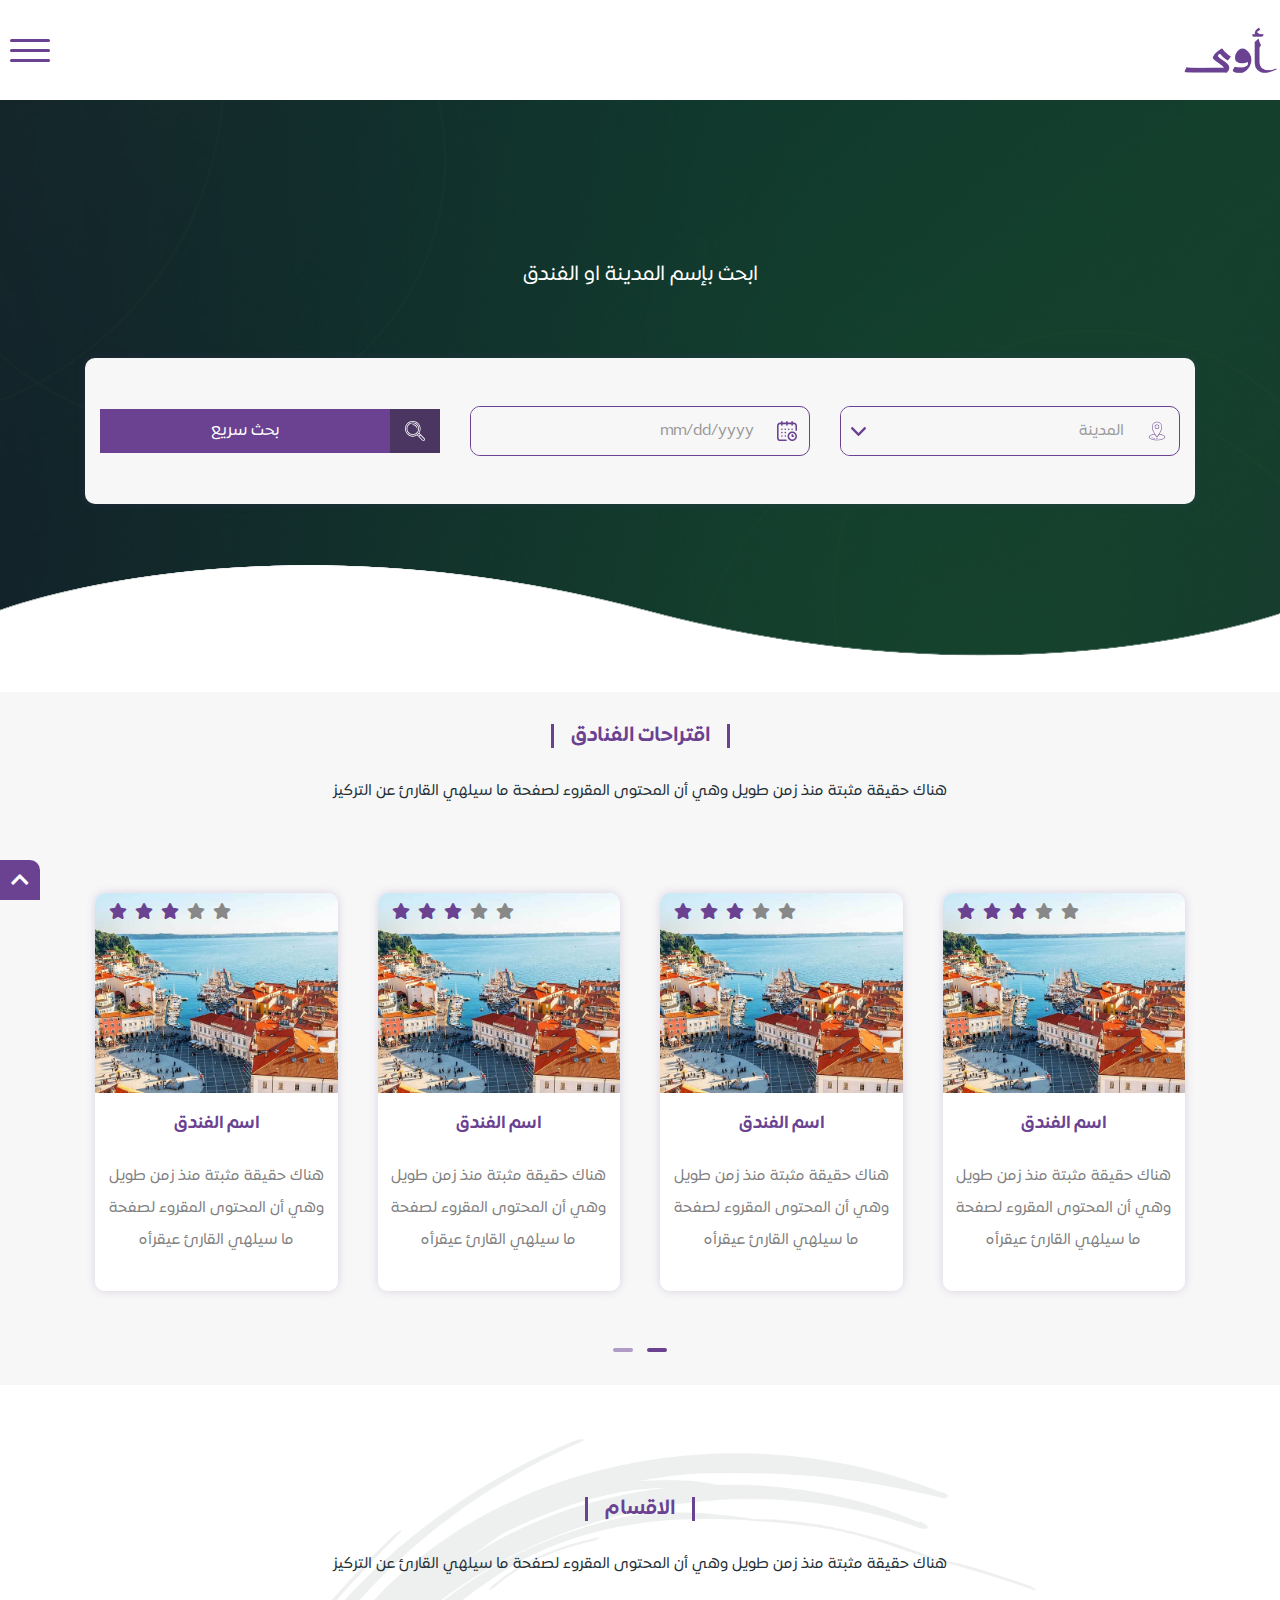
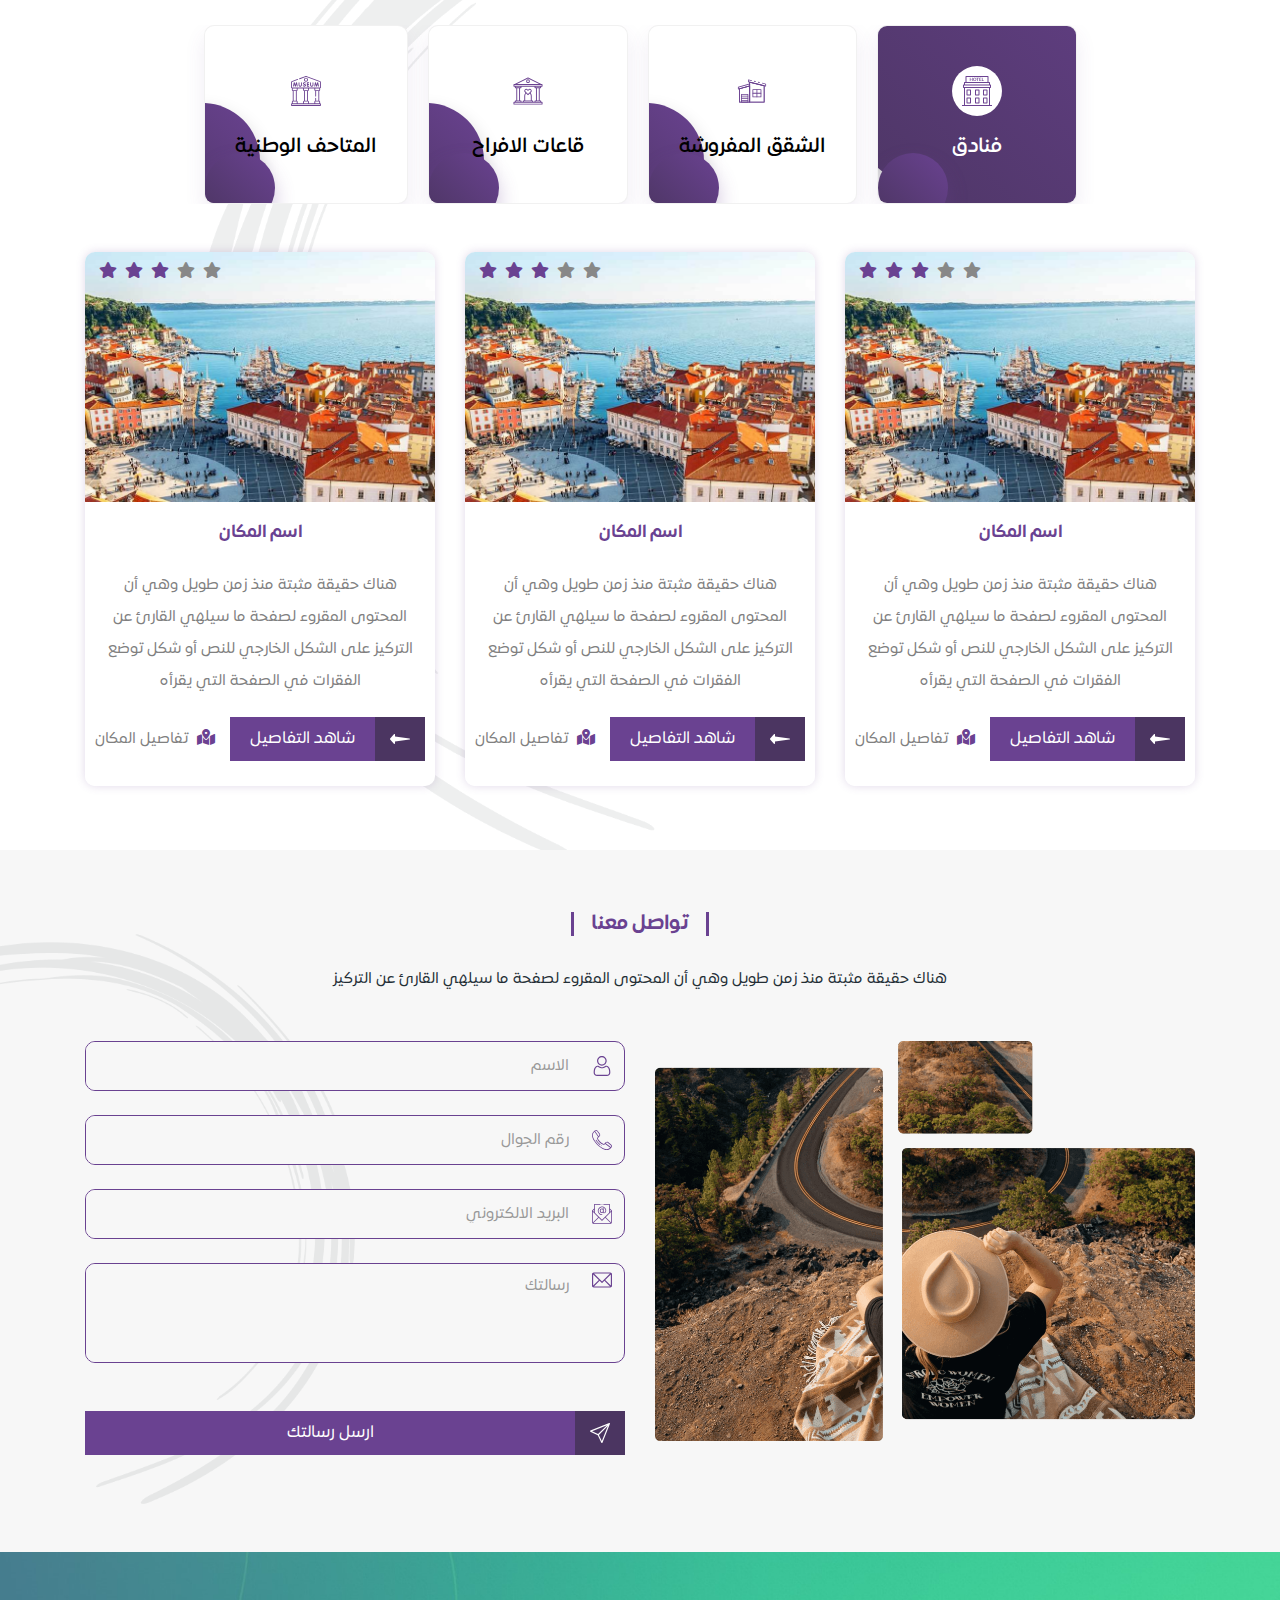
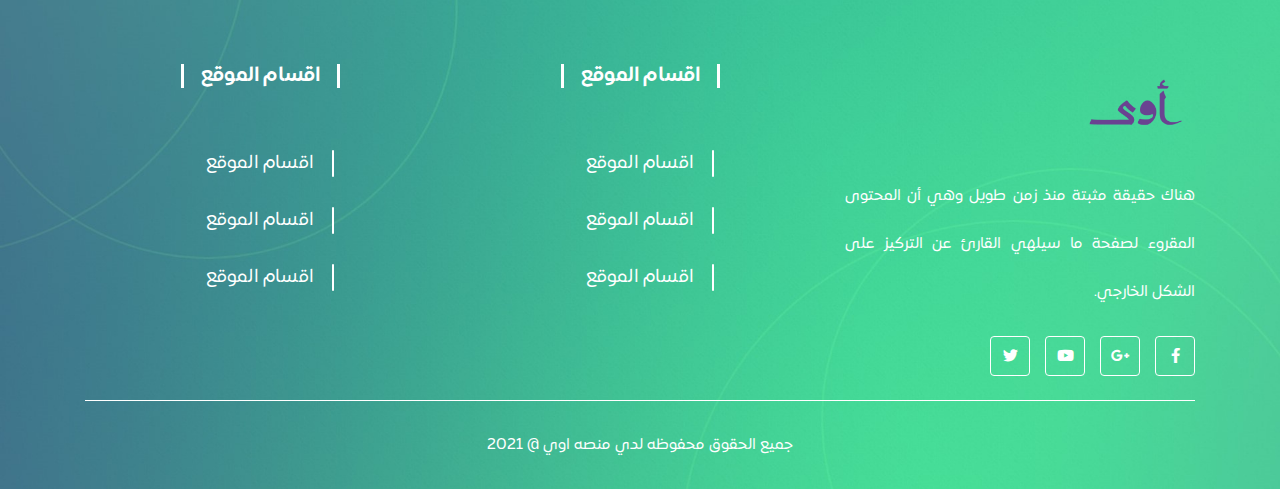
==== commit f8fac58e: "edit background" ====
--- a/index.html
+++ b/index.html
@@ -138,12 +138,11 @@
         </nav>
         <!--start main-->
         <main>
-            <header  style="background: url('assets/images/header_1.jpg') ;">
+            <header  style=" background: url('assets/images/footer.jpg'); ;">
                 <div class="container">
                     <div class="row">
                         <div class="col-12 mb-5">
                             <div class="content">
-                                <h4>منصة اوى</h4>
                                 <p>
                                     ابحث بإسم المدينة او الفندق
                                 </p>
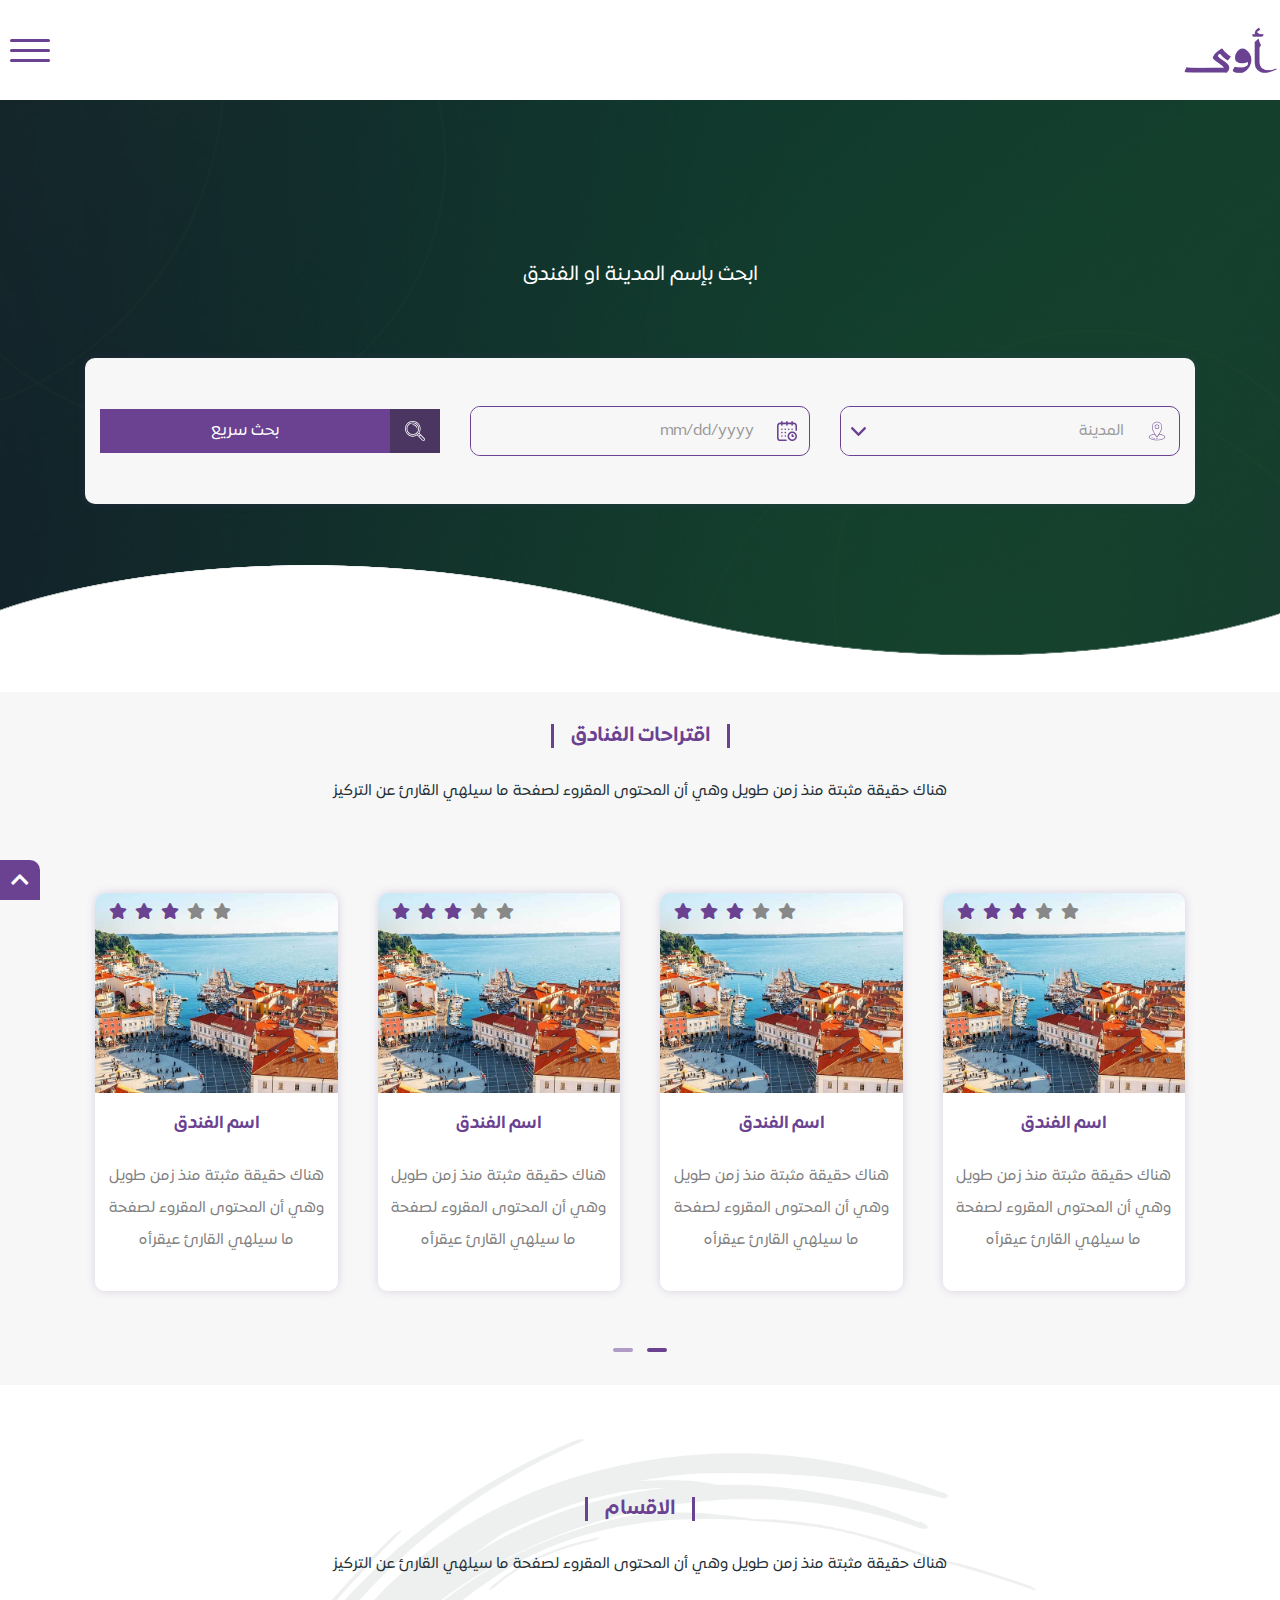
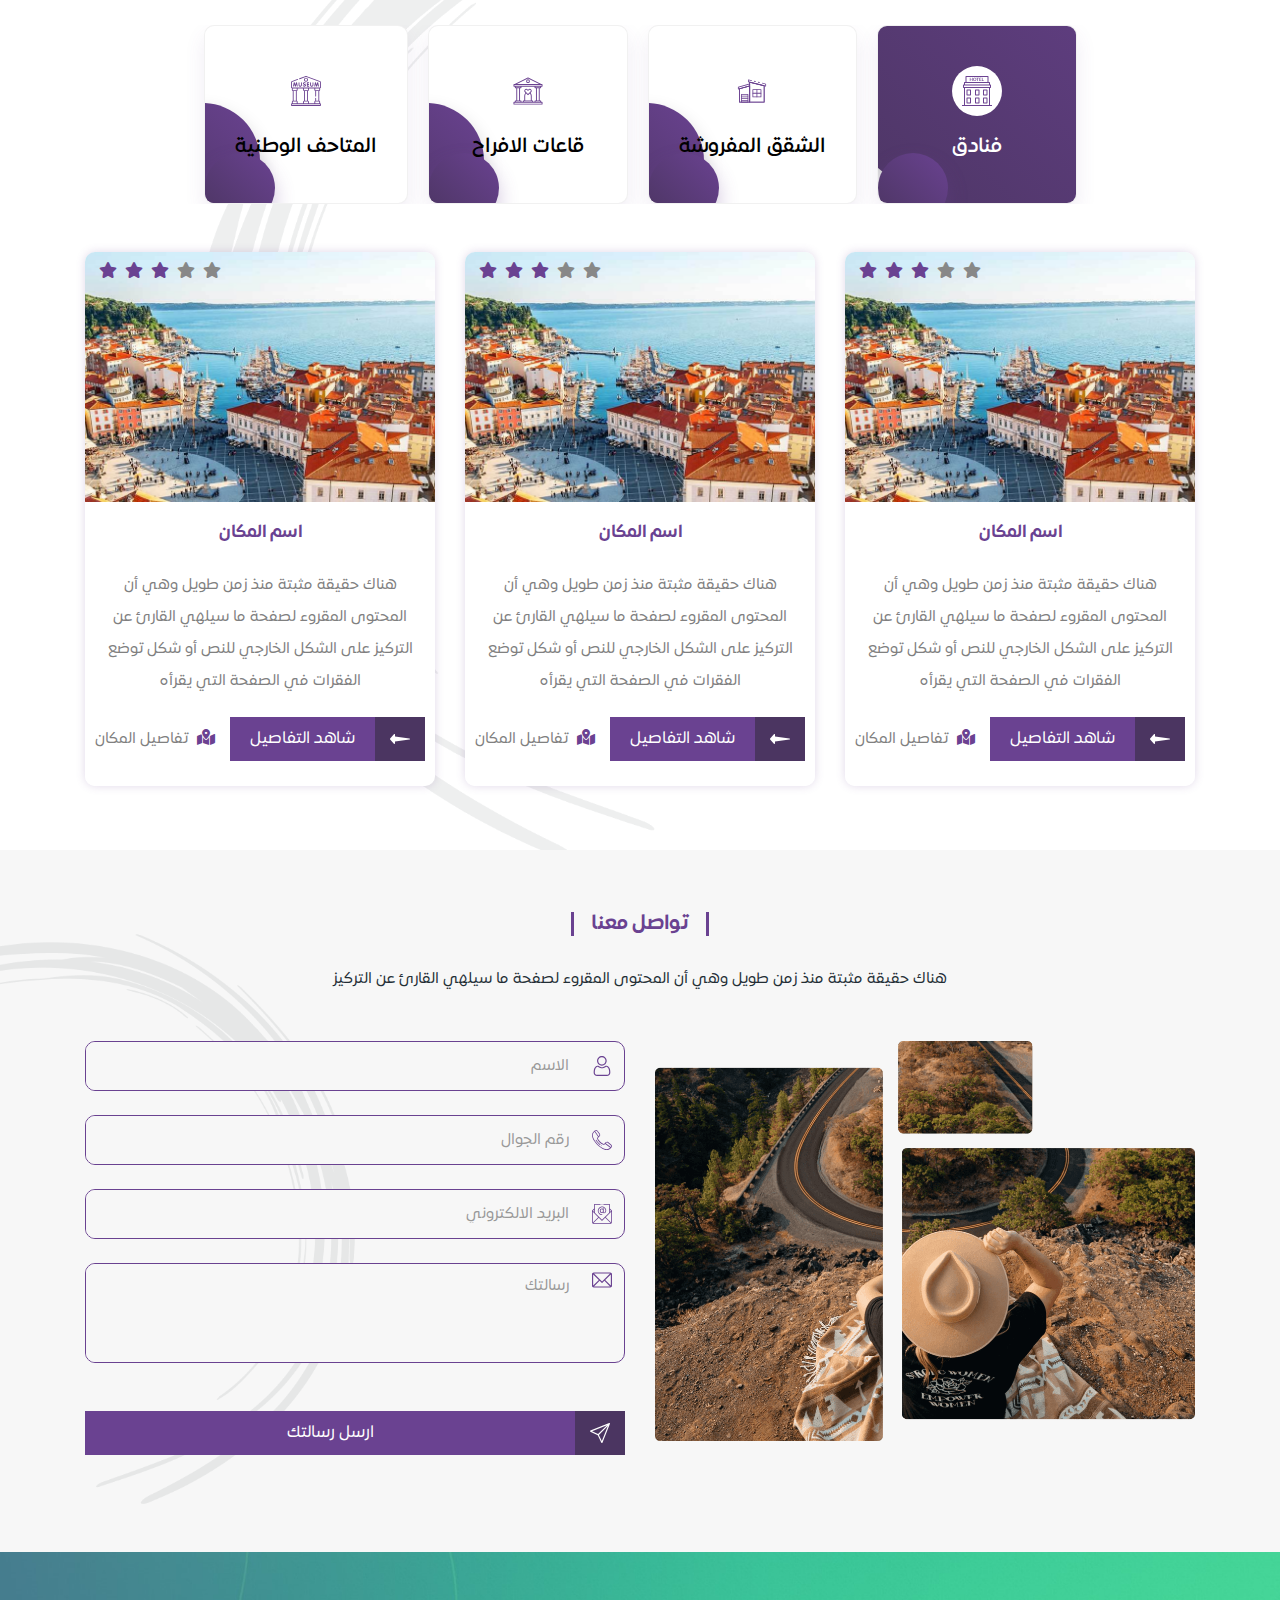
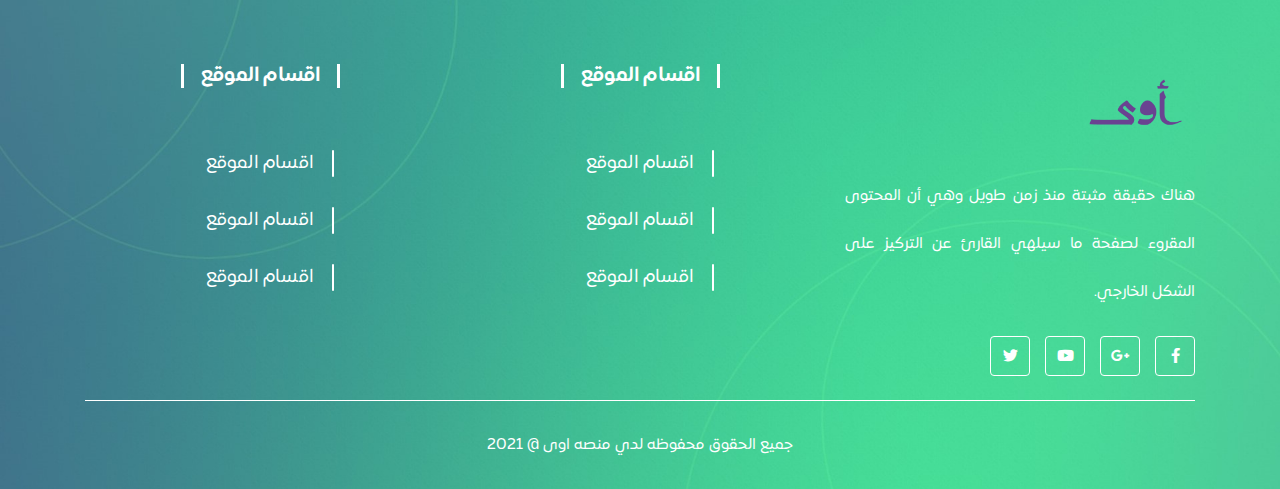
==== commit 3b6b8011: "change copyrights" ====
--- a/index.html
+++ b/index.html
@@ -996,7 +996,7 @@
                     </div>
                 </div>
                 <div class="copyrights">
-                    <p>جميع الحقوق محفوظه لدي منصه اوي @ 2021</p>
+                    <p>جميع الحقوق محفوظه لدي منصه اوى @ 2021</p>
                 </div>
             </div>
         </footer>
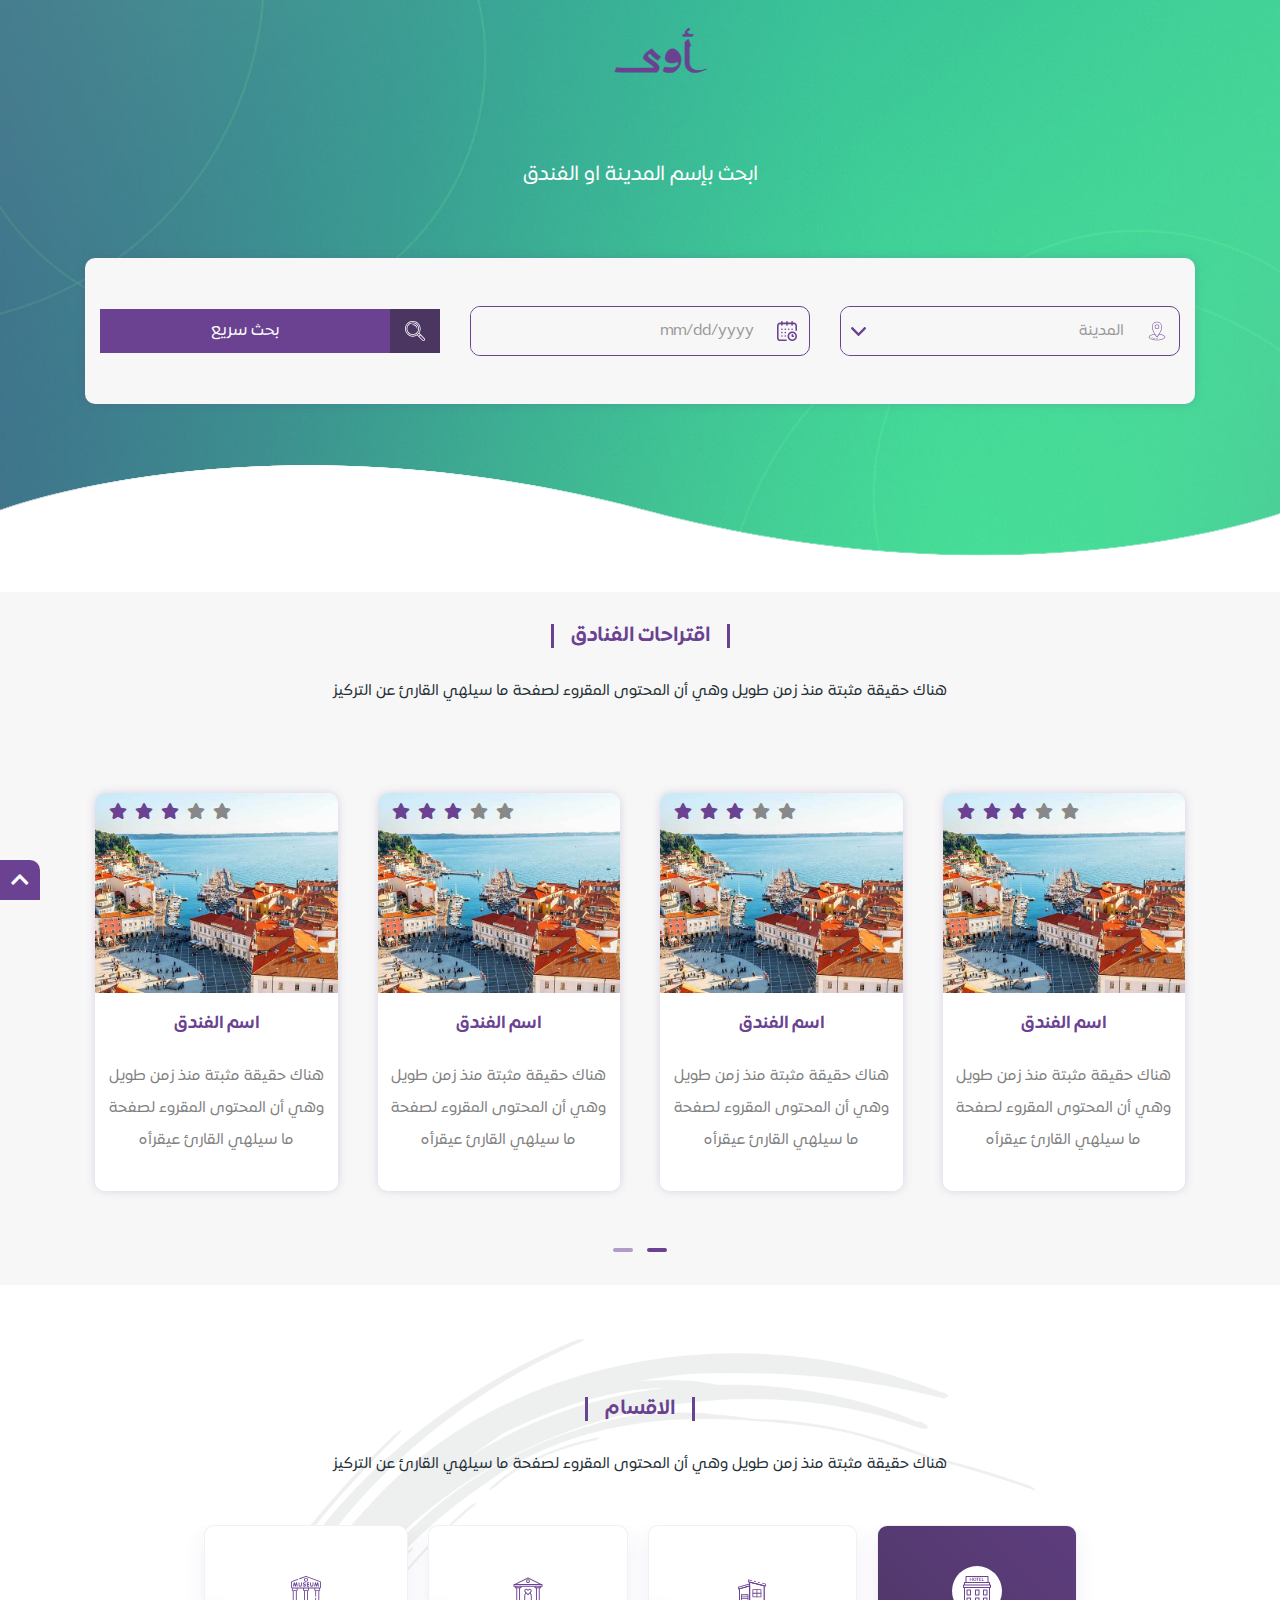
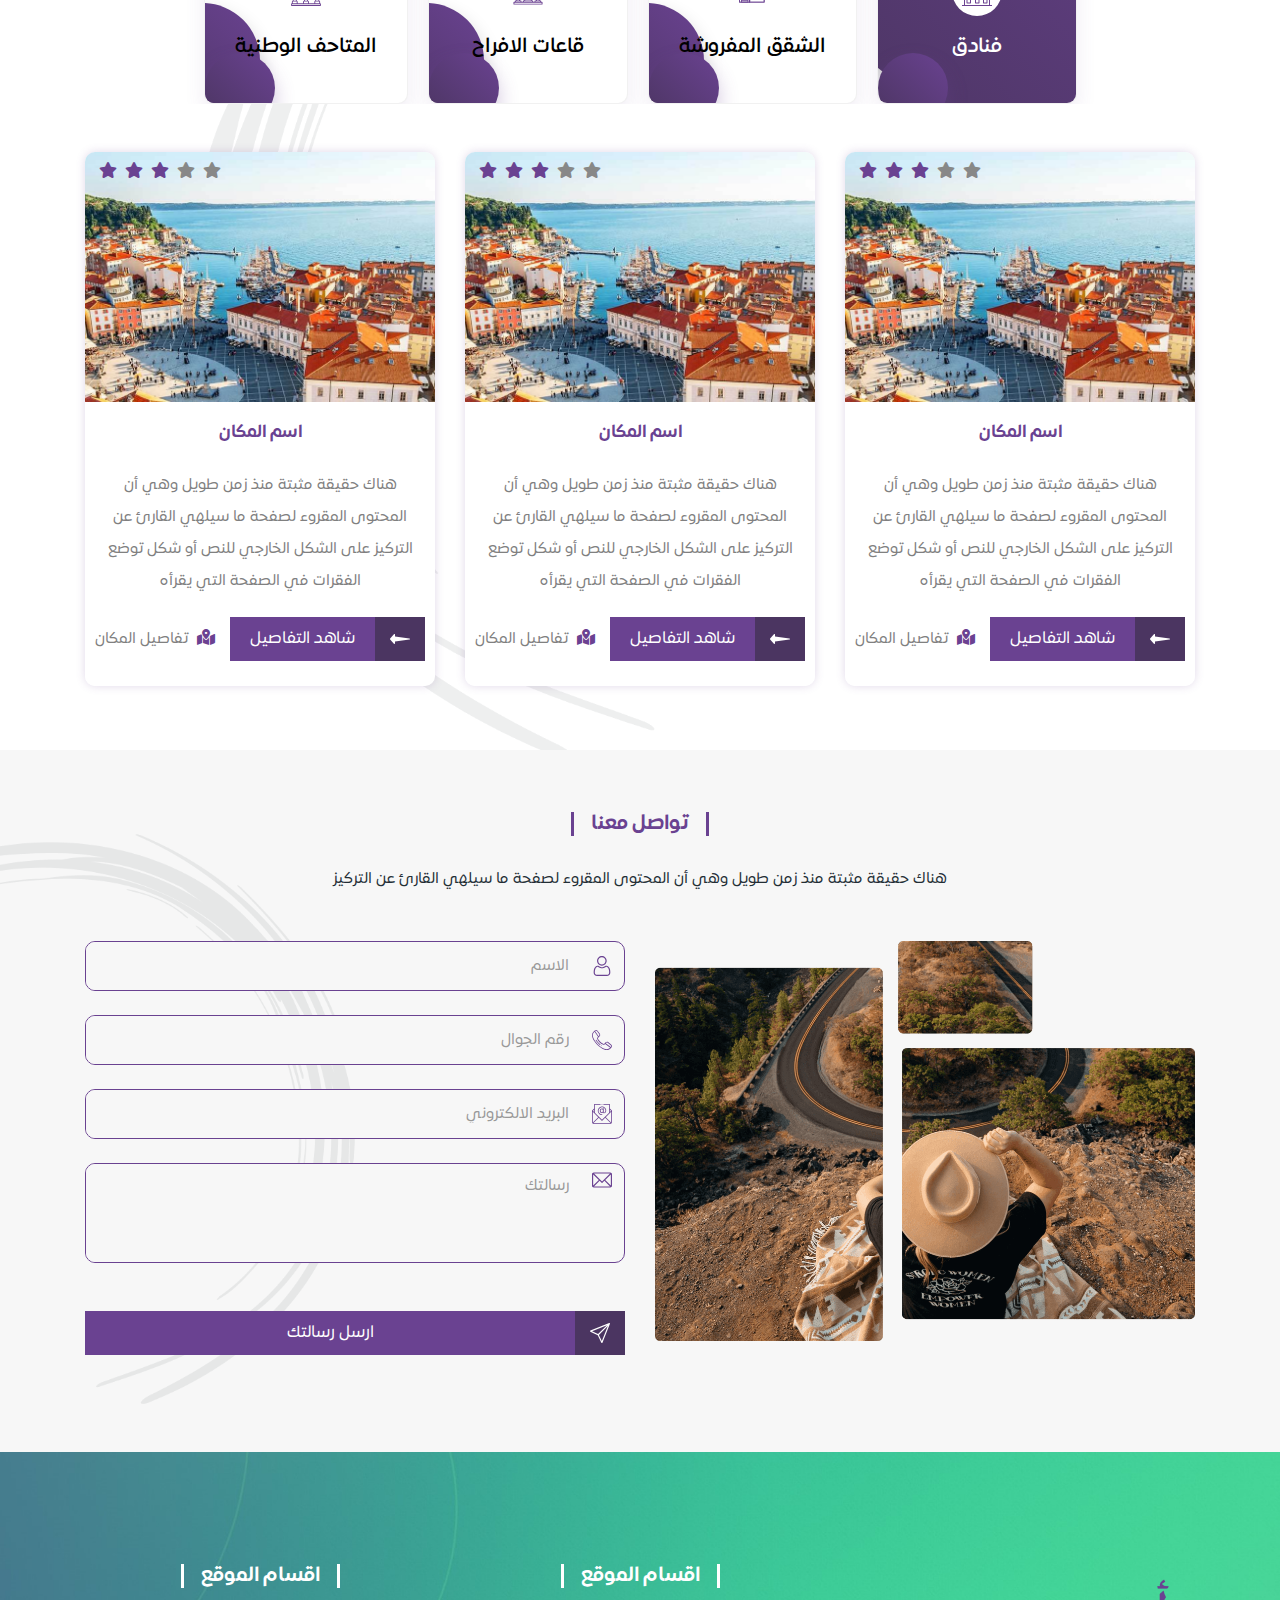
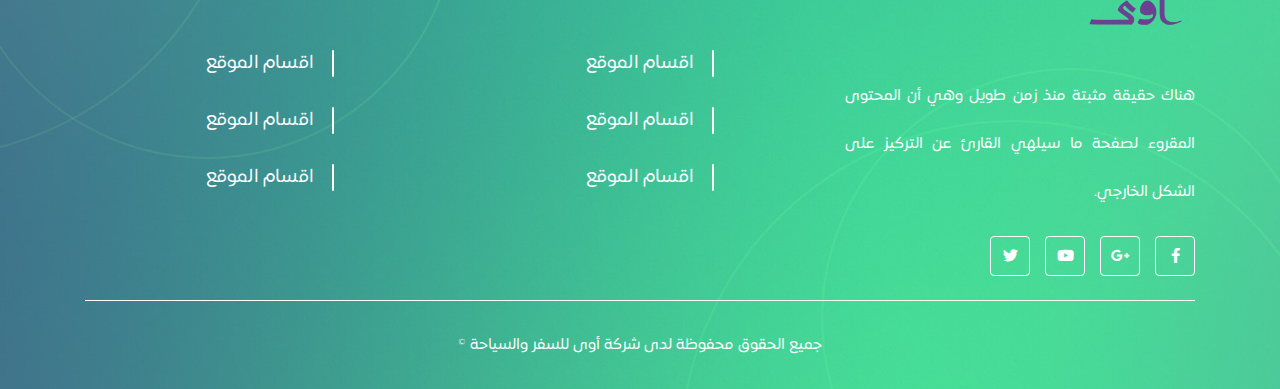
==== commit bcc2316a: "end changes for navbar and copyrights" ====
--- a/index.html
+++ b/index.html
@@ -39,17 +39,17 @@
     </head>
     <body>
         <!--start nav-->
-        <nav class="navbar"> 
-            <div class="container-fluid">
+        <nav class="navbar  navbar-fixed-top"> 
+            <div class="container">
                 <div class="content">
-                    <a href="#" class="brand-name">
-                        <img src="assets/images/logo.png" alt="" />
-                    </a>
                     <div class="nav-toggler">
                         <span></span>
                         <span></span>
                         <span></span>
                     </div>
+                    <a href="#" class="brand-name">
+                        <img src="assets/images/logo.png" alt="" />
+                    </a>
                 </div>
                 <div class="bottom-nav">
                     <form class="form-content">
@@ -996,7 +996,9 @@
                     </div>
                 </div>
                 <div class="copyrights">
-                    <p>جميع الحقوق محفوظه لدي منصه اوى @ 2021</p>
+                    <p>
+                        جميع الحقوق محفوظة لدى شركة أوى للسفر والسياحة &copy;
+                    </p>
                 </div>
             </div>
         </footer>
--- a/assets/css/style.css
+++ b/assets/css/style.css
@@ -988,14 +988,28 @@
 
 .navbar {
   width: 100%;
-  background-color: #fff;
-  position: relative;
+  background-color: transparent;
+  position: fixed;
   z-index: 9999;
+  top: 0;
+  left: 0;
   padding: 0px !important;
 }
 
 .navbar .container-fluid {
   padding: 0px  !important;
+}
+
+.navbar.navbar-fixed-top.scrolled {
+  background-color: #fff;
+  -webkit-box-shadow: 0px 0px 10px #fff;
+          box-shadow: 0px 0px 10px #fff;
+  border: none;
+  padding: 0px;
+}
+
+.navbar.navbar-fixed-top.scrolled img {
+  height: 70px;
 }
 
 .navbar .content {
@@ -1017,8 +1031,8 @@
 }
 
 .navbar .content .nav-toggler {
-  width: 40px;
-  height: 23px;
+  width: 30px;
+  height: 15px;
   position: relative;
   -webkit-transform: rotate(0deg);
           transform: rotate(0deg);
@@ -1038,9 +1052,7 @@
   -ms-flex-line-pack: center;
       align-content: center;
   cursor: pointer;
-  display: -webkit-box !important;
-  display: -ms-flexbox !important;
-  display: flex !important;
+  display: none !important;
 }
 
 .navbar .content .nav-toggler span {
@@ -1074,14 +1086,25 @@
           transform: rotate(-135deg);
 }
 
+.navbar .content .brand-name {
+  width: calc(100% - 40px);
+  display: -webkit-box;
+  display: -ms-flexbox;
+  display: flex;
+  -webkit-box-pack: center;
+      -ms-flex-pack: center;
+          justify-content: center;
+  -webkit-box-align: center;
+      -ms-flex-align: center;
+          align-items: center;
+}
+
 .navbar .content .brand-name img {
   width: 300px;
   height: 100px;
   margin: auto;
   -o-object-fit: contain;
      object-fit: contain;
-  -o-object-position: right !important;
-     object-position: right !important;
 }
 
 .navbar .bottom-nav {
@@ -1386,20 +1409,8 @@
   padding: 140px 0px;
   background-size: cover !important;
   background-repeat: no-repeat !important;
-  background-position: center !important;
   position: relative;
   z-index: 99;
-}
-
-header::before {
-  content: '';
-  position: absolute;
-  width: 100%;
-  height: 100%;
-  background-color: rgba(0, 0, 0, 0.7);
-  top: 0;
-  left: 0;
-  z-index: -2;
 }
 
 header::after {
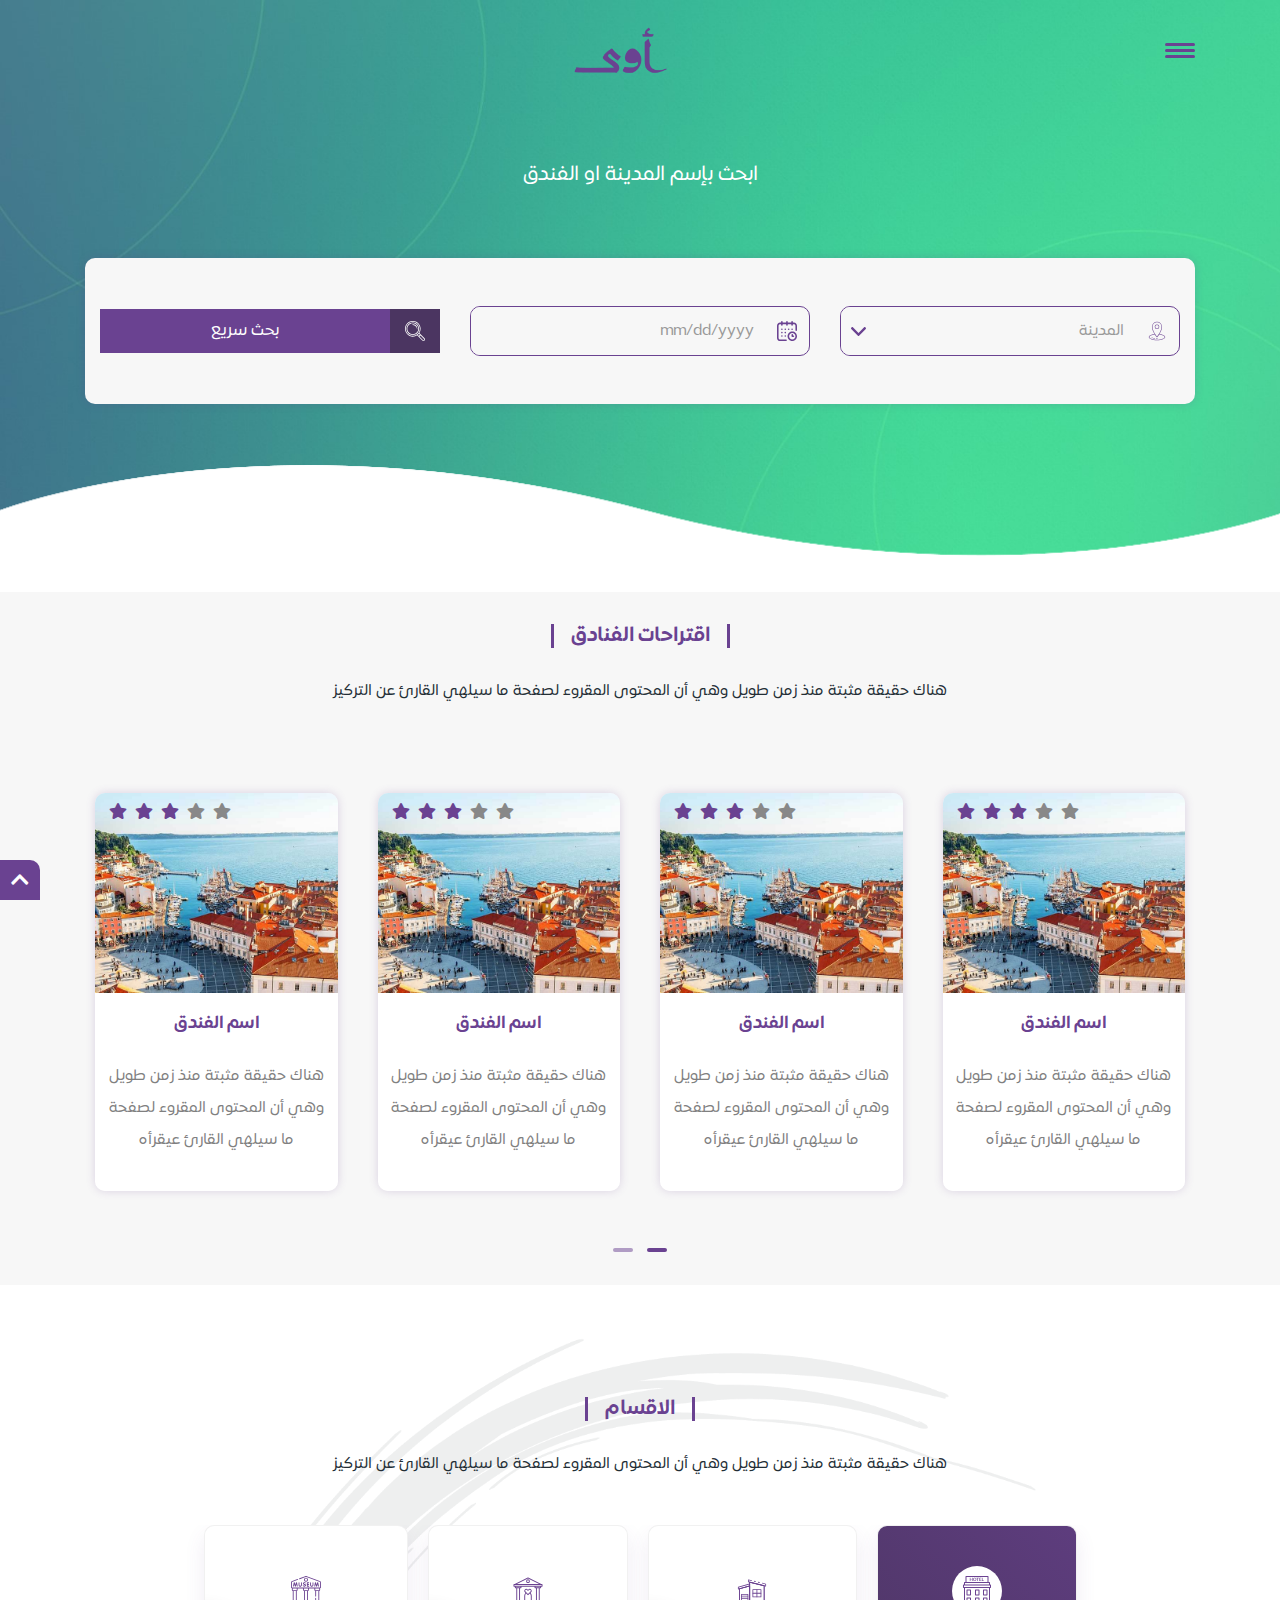
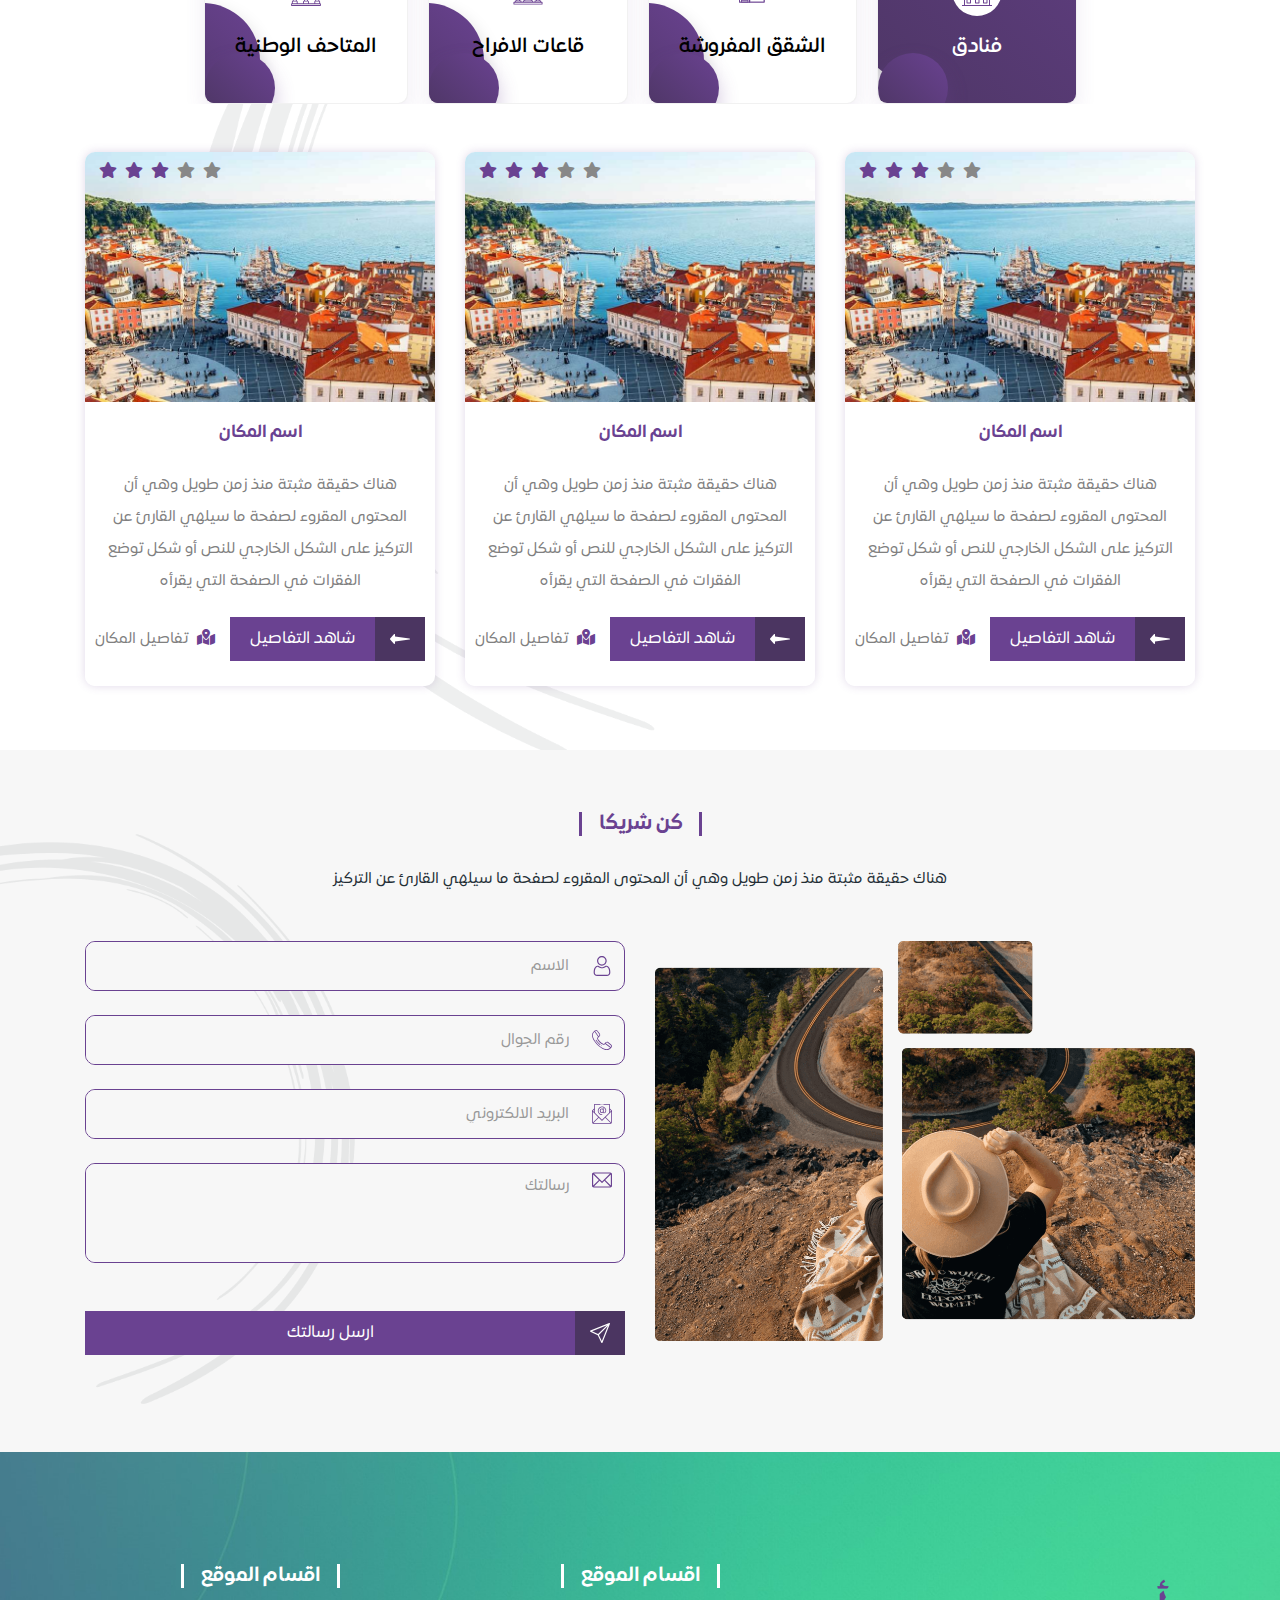
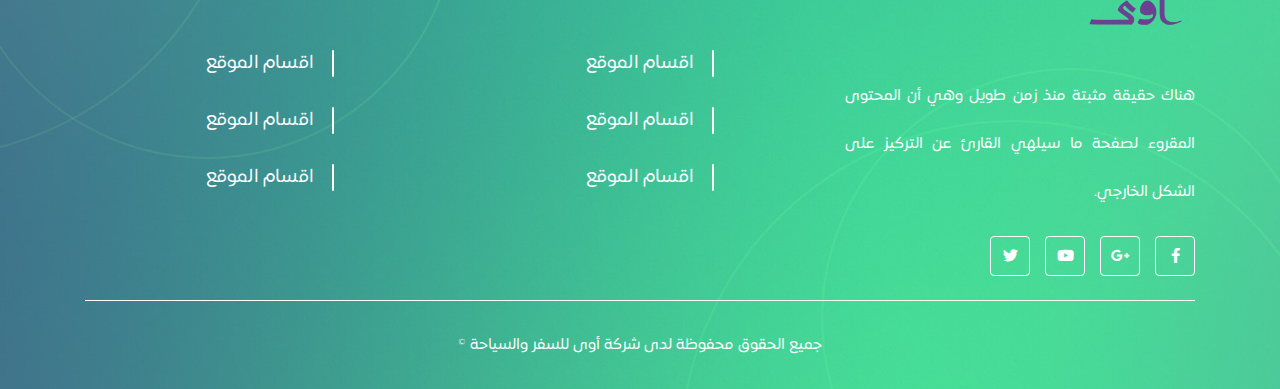
==== commit 591dfd43: "end changes" ====
--- a/index.html
+++ b/index.html
@@ -844,7 +844,7 @@
             <section class="contact-us">
                 <div class="container">
                     <div class="heading">
-                        <h4>تواصل معنا</h4>
+                        <h4>كن شريكا</h4>
                         <p>
                             هناك حقيقة مثبتة منذ زمن طويل وهي أن المحتوى المقروء لصفحة ما سيلهي القارئ عن التركيز
                         </p>
--- a/assets/css/style.css
+++ b/assets/css/style.css
@@ -1052,7 +1052,9 @@
   -ms-flex-line-pack: center;
       align-content: center;
   cursor: pointer;
-  display: none !important;
+  display: -webkit-box !important;
+  display: -ms-flexbox !important;
+  display: flex !important;
 }
 
 .navbar .content .nav-toggler span {
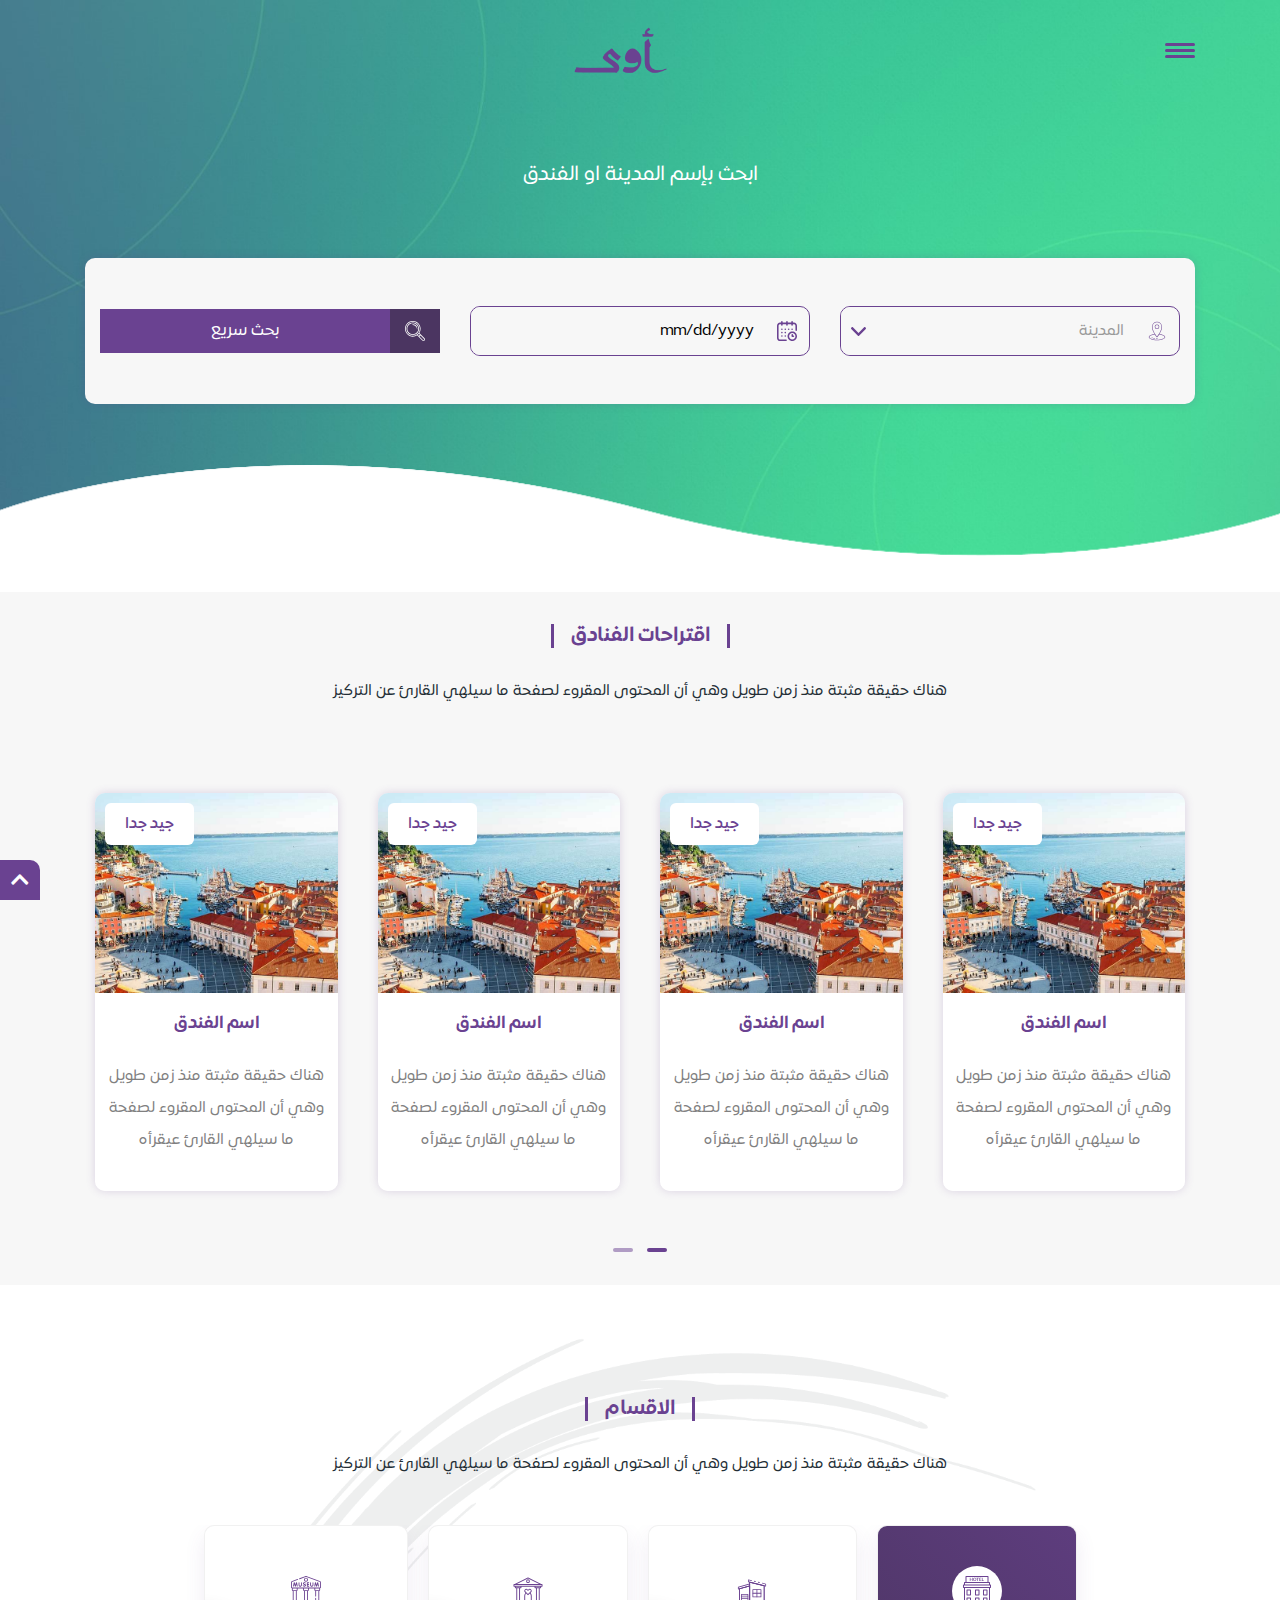
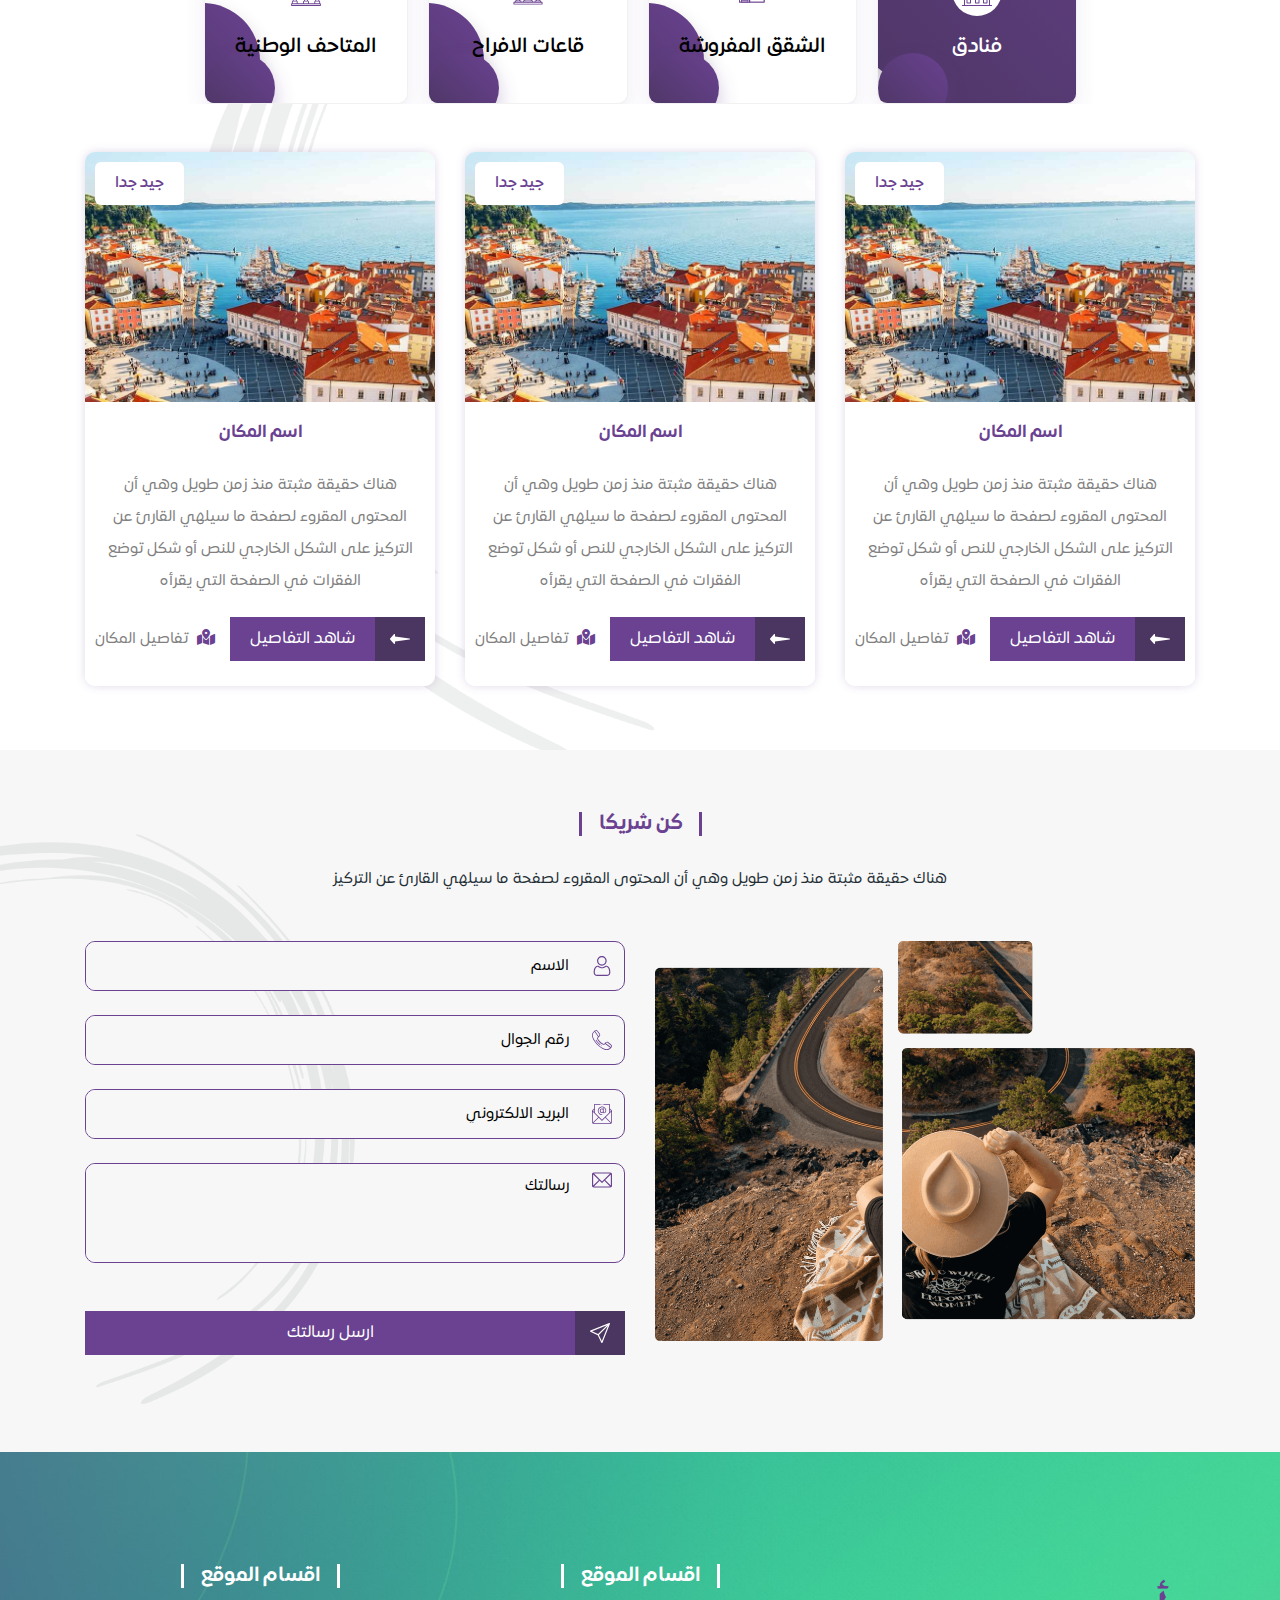
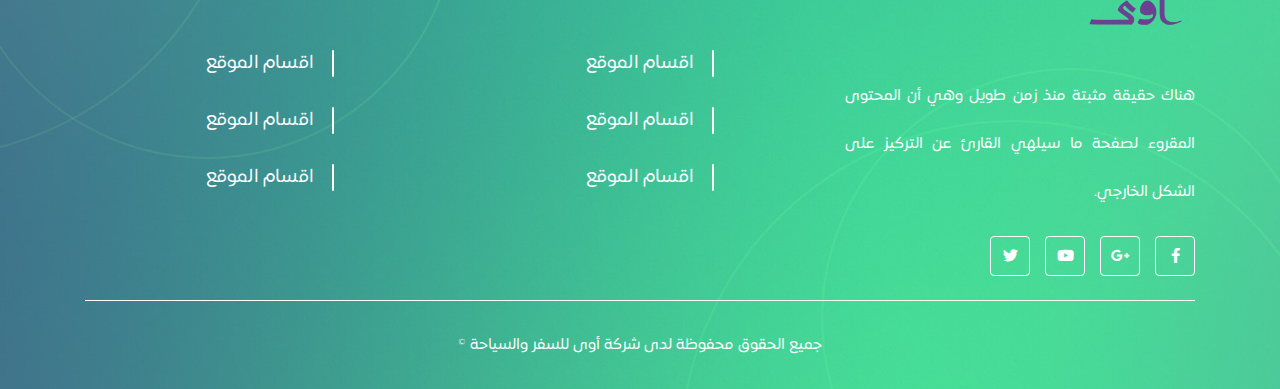
==== commit 4ec33bfc: "end some changes for category pages" ====
--- a/index.html
+++ b/index.html
@@ -47,7 +47,7 @@
                         <span></span>
                         <span></span>
                     </div>
-                    <a href="#" class="brand-name">
+                    <a href="index.html" class="brand-name">
                         <img src="assets/images/logo.png" alt="" />
                     </a>
                 </div>
@@ -68,20 +68,20 @@
                     </form>
                     <ul class="navbar-nav">
                         <li class="list-item active">
-                            <a href="#" class="nav-link">
+                            <a href="index.html" class="nav-link">
                                 <img src="assets/images/home.svg" alt="" />
                                 <span>الرئيسية</span>
                             </a>
                         </li>
     
                         <li class="list-item">
-                            <a href="#" class="nav-link">
+                            <a href="about.html" class="nav-link">
                                 <img src="assets/images/about.svg" alt="">
                                 <span>من نحن</span>
                             </a>
                         </li>
     
-                        <li class="list-item">
+                        <!-- <li class="list-item">
                             <a href="#" class="nav-link">
                                 <img src="assets/images/service.svg" alt="">
                                 <span>الخدمات</span>
@@ -93,30 +93,13 @@
                                 <img src="assets/images/offer.svg" alt="">
                                 <span>العروض</span>
                             </a>
-                        </li>
+                        </li> -->
     
-                        <li class="list-item dropbox">
-                            <a href="#" class="nav-link">
+                        <li class="list-item">
+                            <a href="category.html" class="nav-link">
                                 <img src="assets/images/category.svg" alt="">
                                 <span>الاقسام</span>
                             </a>
-                            <ul class="dropdox-menu">
-                                <li>
-                                    <a href="#">الفنادق</a>
-                                </li>
-    
-                                <li>
-                                    <a href="#">الشقق المفروشة</a>
-                                </li>
-    
-                                <li>
-                                    <a href="#">قاعات الافراح</a>
-                                </li>
-                                
-                                <li>
-                                    <a href="#">المتاحف الوطنية</a>
-                                </li>
-                            </ul>
                         </li>
     
                         <li class="list-item">
@@ -216,12 +199,10 @@
                                         <div class="image-content">
                                             <img src="assets/images/header_1.jpg" alt="" />
                                             <div class="rate">
-                                                <i class="fas fa-star active"></i>
-                                                <i class="fas fa-star active"></i>
-                                                <i class="fas fa-star active"></i>
-                                                <i class="fas fa-star"></i>
-                                                <i class="fas fa-star"></i>
-                                            </div>
+                                                        <p>
+                                                            جيد جدا
+                                                        </p>
+                                                    </div>
                                         </div>
                                         <div class="content">
                                             <h4>اسم الفندق</h4>
@@ -236,12 +217,10 @@
                                         <div class="image-content">
                                             <img src="assets/images/header_1.jpg" alt="" />
                                             <div class="rate">
-                                                <i class="fas fa-star active"></i>
-                                                <i class="fas fa-star active"></i>
-                                                <i class="fas fa-star active"></i>
-                                                <i class="fas fa-star"></i>
-                                                <i class="fas fa-star"></i>
-                                            </div>
+                                                        <p>
+                                                            جيد جدا
+                                                        </p>
+                                                    </div>
                                         </div>
                                         <div class="content">
                                             <h4>اسم الفندق</h4>
@@ -256,12 +235,10 @@
                                         <div class="image-content">
                                             <img src="assets/images/header_1.jpg" alt="" />
                                             <div class="rate">
-                                                <i class="fas fa-star active"></i>
-                                                <i class="fas fa-star active"></i>
-                                                <i class="fas fa-star active"></i>
-                                                <i class="fas fa-star"></i>
-                                                <i class="fas fa-star"></i>
-                                            </div>
+                                                        <p>
+                                                            جيد جدا
+                                                        </p>
+                                                    </div>
                                         </div>
                                         <div class="content">
                                             <h4>اسم الفندق</h4>
@@ -276,12 +253,10 @@
                                         <div class="image-content">
                                             <img src="assets/images/header_1.jpg" alt="" />
                                             <div class="rate">
-                                                <i class="fas fa-star active"></i>
-                                                <i class="fas fa-star active"></i>
-                                                <i class="fas fa-star active"></i>
-                                                <i class="fas fa-star"></i>
-                                                <i class="fas fa-star"></i>
-                                            </div>
+                                                        <p>
+                                                            جيد جدا
+                                                        </p>
+                                                    </div>
                                         </div>
                                         <div class="content">
                                             <h4>اسم الفندق</h4>
@@ -296,12 +271,10 @@
                                         <div class="image-content">
                                             <img src="assets/images/header_1.jpg" alt="" />
                                             <div class="rate">
-                                                <i class="fas fa-star active"></i>
-                                                <i class="fas fa-star active"></i>
-                                                <i class="fas fa-star active"></i>
-                                                <i class="fas fa-star"></i>
-                                                <i class="fas fa-star"></i>
-                                            </div>
+                                                        <p>
+                                                            جيد جدا
+                                                        </p>
+                                                    </div>
                                         </div>
                                         <div class="content">
                                             <h4>اسم الفندق</h4>
@@ -316,12 +289,10 @@
                                         <div class="image-content">
                                             <img src="assets/images/header_1.jpg" alt="" />
                                             <div class="rate">
-                                                <i class="fas fa-star active"></i>
-                                                <i class="fas fa-star active"></i>
-                                                <i class="fas fa-star active"></i>
-                                                <i class="fas fa-star"></i>
-                                                <i class="fas fa-star"></i>
-                                            </div>
+                                                        <p>
+                                                            جيد جدا
+                                                        </p>
+                                                    </div>
                                         </div>
                                         <div class="content">
                                             <h4>اسم الفندق</h4>
@@ -336,12 +307,10 @@
                                         <div class="image-content">
                                             <img src="assets/images/header_1.jpg" alt="" />
                                             <div class="rate">
-                                                <i class="fas fa-star active"></i>
-                                                <i class="fas fa-star active"></i>
-                                                <i class="fas fa-star active"></i>
-                                                <i class="fas fa-star"></i>
-                                                <i class="fas fa-star"></i>
-                                            </div>
+                                                        <p>
+                                                            جيد جدا
+                                                        </p>
+                                                    </div>
                                         </div>
                                         <div class="content">
                                             <h4>اسم الفندق</h4>
@@ -417,80 +386,74 @@
                                             <div class="box">
                                                 <div class="image-content">
                                                     <img src="assets/images/header_1.jpg" alt="" />
+                                         <div class="rate">
+                                                        <p>
+                                                            جيد جدا
+                                                        </p>
+                                                    </div>
+                                                </div>
+                                                <div class="content">
+                                                    <h4>اسم المكان</h4>
+                                                    <p>
+                                                        هناك حقيقة مثبتة منذ زمن طويل وهي أن المحتوى المقروء لصفحة ما سيلهي القارئ عن التركيز على الشكل الخارجي للنص أو شكل توضع الفقرات في الصفحة التي يقرأه
+                                                    </p>
+                                                    <div class="data">
+                                                        <a href="#" class="custom-btn">
+                                                            <div class="btn-img">
+                                                                <img src="assets/images/left_arrow.svg" alt="">
+                                                            </div>
+                                                            <span  data-hover="شاهد التفاصيل"> 
+                                                                شاهد التفاصيل
+                                                            </span>
+                                                        </a>
+                                                        <a href="https://maps.google.com/" class="link" >
+                                                            <i class="fas fa-map-marked-alt"></i>
+                                                            <span>تفاصيل المكان</span>
+                                                        </a>
+                                                    </div>
+                                                </div>
+                                            </div>
+                                        </div>
+                                        <div class="col-lg-4 col-md-6 col-12 mb-4">
+                                            <div class="box">
+                                                <div class="image-content">
+                                                    <img src="assets/images/header_1.jpg" alt="" />
+                                         <div class="rate">
+                                                        <p>
+                                                            جيد جدا
+                                                        </p>
+                                                    </div>
+                                                </div>
+                                                <div class="content">
+                                                    <h4>اسم المكان</h4>
+                                                    <p>
+                                                        هناك حقيقة مثبتة منذ زمن طويل وهي أن المحتوى المقروء لصفحة ما سيلهي القارئ عن التركيز على الشكل الخارجي للنص أو شكل توضع الفقرات في الصفحة التي يقرأه
+                                                    </p>
+                                                    <div class="data">
+                                                        <a href="#" class="custom-btn">
+                                                            <div class="btn-img">
+                                                                <img src="assets/images/left_arrow.svg" alt="">
+                                                            </div>
+                                                            <span  data-hover="شاهد التفاصيل"> 
+                                                                شاهد التفاصيل
+                                                            </span>
+                                                        </a>
+                                                        <a href="https://maps.google.com/" class="link" >
+                                                            <i class="fas fa-map-marked-alt"></i>
+                                                            <span>تفاصيل المكان</span>
+                                                        </a>
+                                                    </div>
+                                                </div>
+                                            </div>
+                                        </div>
+                                        <div class="col-lg-4 col-md-6 col-12 mb-4">
+                                            <div class="box">
+                                                <div class="image-content">
+                                                    <img src="assets/images/header_1.jpg" alt="" />
                                                     <div class="rate">
-                                                        <i class="fas fa-star active"></i>
-                                                        <i class="fas fa-star active"></i>
-                                                        <i class="fas fa-star active"></i>
-                                                        <i class="fas fa-star"></i>
-                                                        <i class="fas fa-star"></i>
-                                                    </div>
-                                                </div>
-                                                <div class="content">
-                                                    <h4>اسم المكان</h4>
-                                                    <p>
-                                                        هناك حقيقة مثبتة منذ زمن طويل وهي أن المحتوى المقروء لصفحة ما سيلهي القارئ عن التركيز على الشكل الخارجي للنص أو شكل توضع الفقرات في الصفحة التي يقرأه
-                                                    </p>
-                                                    <div class="data">
-                                                        <a href="#" class="custom-btn">
-                                                            <div class="btn-img">
-                                                                <img src="assets/images/left_arrow.svg" alt="">
-                                                            </div>
-                                                            <span  data-hover="شاهد التفاصيل"> 
-                                                                شاهد التفاصيل
-                                                            </span>
-                                                        </a>
-                                                        <a href="https://maps.google.com/" class="link" >
-                                                            <i class="fas fa-map-marked-alt"></i>
-                                                            <span>تفاصيل المكان</span>
-                                                        </a>
-                                                    </div>
-                                                </div>
-                                            </div>
-                                        </div>
-                                        <div class="col-lg-4 col-md-6 col-12 mb-4">
-                                            <div class="box">
-                                                <div class="image-content">
-                                                    <img src="assets/images/header_1.jpg" alt="" />
-                                                    <div class="rate">
-                                                        <i class="fas fa-star active"></i>
-                                                        <i class="fas fa-star active"></i>
-                                                        <i class="fas fa-star active"></i>
-                                                        <i class="fas fa-star"></i>
-                                                        <i class="fas fa-star"></i>
-                                                    </div>
-                                                </div>
-                                                <div class="content">
-                                                    <h4>اسم المكان</h4>
-                                                    <p>
-                                                        هناك حقيقة مثبتة منذ زمن طويل وهي أن المحتوى المقروء لصفحة ما سيلهي القارئ عن التركيز على الشكل الخارجي للنص أو شكل توضع الفقرات في الصفحة التي يقرأه
-                                                    </p>
-                                                    <div class="data">
-                                                        <a href="#" class="custom-btn">
-                                                            <div class="btn-img">
-                                                                <img src="assets/images/left_arrow.svg" alt="">
-                                                            </div>
-                                                            <span  data-hover="شاهد التفاصيل"> 
-                                                                شاهد التفاصيل
-                                                            </span>
-                                                        </a>
-                                                        <a href="https://maps.google.com/" class="link" >
-                                                            <i class="fas fa-map-marked-alt"></i>
-                                                            <span>تفاصيل المكان</span>
-                                                        </a>
-                                                    </div>
-                                                </div>
-                                            </div>
-                                        </div>
-                                        <div class="col-lg-4 col-md-6 col-12 mb-4">
-                                            <div class="box">
-                                                <div class="image-content">
-                                                    <img src="assets/images/header_1.jpg" alt="" />
-                                                    <div class="rate">
-                                                        <i class="fas fa-star active"></i>
-                                                        <i class="fas fa-star active"></i>
-                                                        <i class="fas fa-star active"></i>
-                                                        <i class="fas fa-star"></i>
-                                                        <i class="fas fa-star"></i>
+                                                        <p>
+                                                            جيد جدا
+                                                        </p>
                                                     </div>
                                                 </div>
                                                 <div class="content">
@@ -524,11 +487,9 @@
                                                 <div class="image-content">
                                                     <img src="assets/images/header_1.jpg" alt="" />
                                                     <div class="rate">
-                                                        <i class="fas fa-star active"></i>
-                                                        <i class="fas fa-star active"></i>
-                                                        <i class="fas fa-star active"></i>
-                                                        <i class="fas fa-star"></i>
-                                                        <i class="fas fa-star"></i>
+                                                        <p>
+                                                            جيد جدا
+                                                        </p>
                                                     </div>
                                                 </div>
                                                 <div class="content">
@@ -558,11 +519,9 @@
                                                 <div class="image-content">
                                                     <img src="assets/images/header_1.jpg" alt="" />
                                                     <div class="rate">
-                                                        <i class="fas fa-star active"></i>
-                                                        <i class="fas fa-star active"></i>
-                                                        <i class="fas fa-star active"></i>
-                                                        <i class="fas fa-star"></i>
-                                                        <i class="fas fa-star"></i>
+                                                        <p>
+                                                            جيد جدا
+                                                        </p>
                                                     </div>
                                                 </div>
                                                 <div class="content">
@@ -592,11 +551,9 @@
                                                 <div class="image-content">
                                                     <img src="assets/images/header_1.jpg" alt="" />
                                                     <div class="rate">
-                                                        <i class="fas fa-star active"></i>
-                                                        <i class="fas fa-star active"></i>
-                                                        <i class="fas fa-star active"></i>
-                                                        <i class="fas fa-star"></i>
-                                                        <i class="fas fa-star"></i>
+                                                        <p>
+                                                            جيد جدا
+                                                        </p>
                                                     </div>
                                                 </div>
                                                 <div class="content">
@@ -630,11 +587,9 @@
                                                 <div class="image-content">
                                                     <img src="assets/images/header_1.jpg" alt="" />
                                                     <div class="rate">
-                                                        <i class="fas fa-star active"></i>
-                                                        <i class="fas fa-star active"></i>
-                                                        <i class="fas fa-star active"></i>
-                                                        <i class="fas fa-star"></i>
-                                                        <i class="fas fa-star"></i>
+                                                        <p>
+                                                            جيد جدا
+                                                        </p>
                                                     </div>
                                                 </div>
                                                 <div class="content">
@@ -664,11 +619,9 @@
                                                 <div class="image-content">
                                                     <img src="assets/images/header_1.jpg" alt="" />
                                                     <div class="rate">
-                                                        <i class="fas fa-star active"></i>
-                                                        <i class="fas fa-star active"></i>
-                                                        <i class="fas fa-star active"></i>
-                                                        <i class="fas fa-star"></i>
-                                                        <i class="fas fa-star"></i>
+                                                        <p>
+                                                            جيد جدا
+                                                        </p>
                                                     </div>
                                                 </div>
                                                 <div class="content">
@@ -698,11 +651,9 @@
                                                 <div class="image-content">
                                                     <img src="assets/images/header_1.jpg" alt="" />
                                                     <div class="rate">
-                                                        <i class="fas fa-star active"></i>
-                                                        <i class="fas fa-star active"></i>
-                                                        <i class="fas fa-star active"></i>
-                                                        <i class="fas fa-star"></i>
-                                                        <i class="fas fa-star"></i>
+                                                        <p>
+                                                            جيد جدا
+                                                        </p>
                                                     </div>
                                                 </div>
                                                 <div class="content">
@@ -736,11 +687,9 @@
                                                 <div class="image-content">
                                                     <img src="assets/images/header_1.jpg" alt="" />
                                                     <div class="rate">
-                                                        <i class="fas fa-star active"></i>
-                                                        <i class="fas fa-star active"></i>
-                                                        <i class="fas fa-star active"></i>
-                                                        <i class="fas fa-star"></i>
-                                                        <i class="fas fa-star"></i>
+                                                        <p>
+                                                            جيد جدا
+                                                        </p>
                                                     </div>
                                                 </div>
                                                 <div class="content">
@@ -770,11 +719,9 @@
                                                 <div class="image-content">
                                                     <img src="assets/images/header_1.jpg" alt="" />
                                                     <div class="rate">
-                                                        <i class="fas fa-star active"></i>
-                                                        <i class="fas fa-star active"></i>
-                                                        <i class="fas fa-star active"></i>
-                                                        <i class="fas fa-star"></i>
-                                                        <i class="fas fa-star"></i>
+                                                        <p>
+                                                            جيد جدا
+                                                        </p>
                                                     </div>
                                                 </div>
                                                 <div class="content">
@@ -804,11 +751,9 @@
                                                 <div class="image-content">
                                                     <img src="assets/images/header_1.jpg" alt="" />
                                                     <div class="rate">
-                                                        <i class="fas fa-star active"></i>
-                                                        <i class="fas fa-star active"></i>
-                                                        <i class="fas fa-star active"></i>
-                                                        <i class="fas fa-star"></i>
-                                                        <i class="fas fa-star"></i>
+                                                        <p>
+                                                            جيد جدا
+                                                        </p>
                                                     </div>
                                                 </div>
                                                 <div class="content">
--- a/assets/css/style.css
+++ b/assets/css/style.css
@@ -165,715 +165,12 @@
   font-size: 20px;
 }
 
-/***************************** Start Animations *****************************/
-@-webkit-keyframes slide-top {
-  0%, 100% {
-    -webkit-transform: translateY(0);
-    transform: translateY(0);
-  }
-  50% {
-    -webkit-transform: translateY(-20px);
-    transform: translateY(-20px);
-  }
-}
-@keyframes slide-top {
-  0%, 100% {
-    -webkit-transform: translateY(0);
-    transform: translateY(0);
-  }
-  50% {
-    -webkit-transform: translateY(-20px);
-    transform: translateY(-20px);
-  }
-}
-
-@-webkit-keyframes spinner {
-  0% {
-    -webkit-transform: rotate(0deg) scale3d(0.8, 0.8, 0.8);
-            transform: rotate(0deg) scale3d(0.8, 0.8, 0.8);
-  }
-  100% {
-    -webkit-transform: rotate(360deg) scale3d(1, 1, 1);
-            transform: rotate(360deg) scale3d(1, 1, 1);
-  }
-}
-
-@keyframes spinner {
-  0% {
-    -webkit-transform: rotate(0deg) scale3d(0.8, 0.8, 0.8);
-            transform: rotate(0deg) scale3d(0.8, 0.8, 0.8);
-  }
-  100% {
-    -webkit-transform: rotate(360deg) scale3d(1, 1, 1);
-            transform: rotate(360deg) scale3d(1, 1, 1);
-  }
-}
-
-@-webkit-keyframes pulse {
-  0% {
-    -webkit-transform: scale3d(1, 1, 1);
-            transform: scale3d(1, 1, 1);
-    opacity: 0;
-  }
-  50% {
-    -webkit-transform: scale3d(0.8, 0.8, 0.8);
-            transform: scale3d(0.8, 0.8, 0.8);
-    opacity: .5;
-  }
-  100% {
-    -webkit-transform: scale3d(1, 1, 1);
-            transform: scale3d(1, 1, 1);
-    opacity: 1;
-  }
-}
-
-@keyframes pulse {
-  0% {
-    -webkit-transform: scale3d(1, 1, 1);
-            transform: scale3d(1, 1, 1);
-    opacity: 0;
-  }
-  50% {
-    -webkit-transform: scale3d(0.8, 0.8, 0.8);
-            transform: scale3d(0.8, 0.8, 0.8);
-    opacity: .5;
-  }
-  100% {
-    -webkit-transform: scale3d(1, 1, 1);
-            transform: scale3d(1, 1, 1);
-    opacity: 1;
-  }
-}
-
-/*dropdown animation*/
-@-webkit-keyframes dropdown-animate {
-  0% {
-    opacity: 0;
-    -webkit-transform: rotateX(-90deg);
-            transform: rotateX(-90deg);
-  }
-  50% {
-    -webkit-transform: rotateX(20deg);
-            transform: rotateX(20deg);
-  }
-  100% {
-    opacity: 1;
-    -webkit-transform: rotateX(0deg);
-            transform: rotateX(0deg);
-  }
-}
-@keyframes dropdown-animate {
-  0% {
-    opacity: 0;
-    -webkit-transform: rotateX(-90deg);
-            transform: rotateX(-90deg);
-  }
-  50% {
-    -webkit-transform: rotateX(20deg);
-            transform: rotateX(20deg);
-  }
-  100% {
-    opacity: 1;
-    -webkit-transform: rotateX(0deg);
-            transform: rotateX(0deg);
-  }
-}
-
-/*rotation animation*/
-@-webkit-keyframes rotation {
-  0% {
-    -webkit-transform: rotate(0deg);
-            transform: rotate(0deg);
-  }
-  50% {
-    -webkit-transform: rotate(10deg);
-            transform: rotate(10deg);
-  }
-  100% {
-    -webkit-transform: rotate(0deg);
-            transform: rotate(0deg);
-  }
-}
-@keyframes rotation {
-  0% {
-    -webkit-transform: rotate(0deg);
-            transform: rotate(0deg);
-  }
-  50% {
-    -webkit-transform: rotate(10deg);
-            transform: rotate(10deg);
-  }
-  100% {
-    -webkit-transform: rotate(0deg);
-            transform: rotate(0deg);
-  }
-}
-
-/*spinner loading page*/
-@-webkit-keyframes spin {
-  0% {
-    -webkit-transform: rotate(0deg);
-    transform: rotate(0deg);
-  }
-  100% {
-    -webkit-transform: rotate(360deg);
-    transform: rotate(360deg);
-  }
-}
-@keyframes spin {
-  0% {
-    -webkit-transform: rotate(0deg);
-    transform: rotate(0deg);
-  }
-  100% {
-    -webkit-transform: rotate(360deg);
-    transform: rotate(360deg);
-  }
-}
-
-/*start the wave animation*/
-@-webkit-keyframes wave {
-  0%,
-  100% {
-    -webkit-clip-path: polygon(0% 45%, 15% 44%, 32% 50%, 54% 60%, 70% 61%, 84% 59%, 100% 52%, 100% 100%, 0% 100%);
-            clip-path: polygon(0% 45%, 15% 44%, 32% 50%, 54% 60%, 70% 61%, 84% 59%, 100% 52%, 100% 100%, 0% 100%);
-  }
-  50% {
-    -webkit-clip-path: polygon(0% 60%, 16% 65%, 34% 66%, 51% 62%, 67% 50%, 84% 45%, 100% 46%, 100% 100%, 0% 100%);
-            clip-path: polygon(0% 60%, 16% 65%, 34% 66%, 51% 62%, 67% 50%, 84% 45%, 100% 46%, 100% 100%, 0% 100%);
-  }
-}
-@keyframes wave {
-  0%,
-  100% {
-    -webkit-clip-path: polygon(0% 45%, 15% 44%, 32% 50%, 54% 60%, 70% 61%, 84% 59%, 100% 52%, 100% 100%, 0% 100%);
-            clip-path: polygon(0% 45%, 15% 44%, 32% 50%, 54% 60%, 70% 61%, 84% 59%, 100% 52%, 100% 100%, 0% 100%);
-  }
-  50% {
-    -webkit-clip-path: polygon(0% 60%, 16% 65%, 34% 66%, 51% 62%, 67% 50%, 84% 45%, 100% 46%, 100% 100%, 0% 100%);
-            clip-path: polygon(0% 60%, 16% 65%, 34% 66%, 51% 62%, 67% 50%, 84% 45%, 100% 46%, 100% 100%, 0% 100%);
-  }
-}
-
-@-webkit-keyframes niceAnimate {
-  0% {
-    -webkit-transform: scaleX(1);
-            transform: scaleX(1);
-  }
-  50% {
-    -webkit-transform: scaleX(0);
-            transform: scaleX(0);
-  }
-  100% {
-    -webkit-transform: scaleX(1);
-            transform: scaleX(1);
-  }
-}
-
-@keyframes niceAnimate {
-  0% {
-    -webkit-transform: scaleX(1);
-            transform: scaleX(1);
-  }
-  50% {
-    -webkit-transform: scaleX(0);
-            transform: scaleX(0);
-  }
-  100% {
-    -webkit-transform: scaleX(1);
-            transform: scaleX(1);
-  }
-}
-
-@-webkit-keyframes translation {
-  0% {
-    -webkit-transform: translateZ(0%);
-            transform: translateZ(0%);
-  }
-  100% {
-    -webkit-transform: translateZ(10%);
-            transform: translateZ(10%);
-  }
-}
-
-@keyframes translation {
-  0% {
-    -webkit-transform: translateZ(0%);
-            transform: translateZ(0%);
-  }
-  100% {
-    -webkit-transform: translateZ(10%);
-            transform: translateZ(10%);
-  }
-}
-
-@-webkit-keyframes rotate-scale-up {
-  0% {
-    -webkit-transform: scale(1) rotateZ(0);
-    transform: scale(1) rotateZ(0);
-  }
-  50% {
-    -webkit-transform: scale(2) rotateZ(180deg);
-    transform: scale(2) rotateZ(180deg);
-  }
-  100% {
-    -webkit-transform: scale(1) rotateZ(360deg);
-    transform: scale(1) rotateZ(360deg);
-  }
-}
-
-@keyframes rotate-scale-up {
-  0% {
-    -webkit-transform: scale(1) rotateZ(0);
-    transform: scale(1) rotateZ(0);
-  }
-  50% {
-    -webkit-transform: scale(2) rotateZ(180deg);
-    transform: scale(2) rotateZ(180deg);
-  }
-  100% {
-    -webkit-transform: scale(1) rotateZ(360deg);
-    transform: scale(1) rotateZ(360deg);
-  }
-}
-
-@-webkit-keyframes vibrate {
-  0% {
-    -webkit-transform: translate(0);
-            transform: translate(0);
-  }
-  20% {
-    -webkit-transform: translate(-10px, 10px);
-            transform: translate(-10px, 10px);
-  }
-  40% {
-    -webkit-transform: translate(-10px, -10px);
-            transform: translate(-10px, -10px);
-  }
-  60% {
-    -webkit-transform: translate(10px, 10px);
-            transform: translate(10px, 10px);
-  }
-  80% {
-    -webkit-transform: translate(10px, -10px);
-            transform: translate(10px, -10px);
-  }
-  100% {
-    -webkit-transform: translate(0);
-            transform: translate(0);
-  }
-}
-
-@keyframes vibrate {
-  0% {
-    -webkit-transform: translate(0);
-            transform: translate(0);
-  }
-  20% {
-    -webkit-transform: translate(-10px, 10px);
-            transform: translate(-10px, 10px);
-  }
-  40% {
-    -webkit-transform: translate(-10px, -10px);
-            transform: translate(-10px, -10px);
-  }
-  60% {
-    -webkit-transform: translate(10px, 10px);
-            transform: translate(10px, 10px);
-  }
-  80% {
-    -webkit-transform: translate(10px, -10px);
-            transform: translate(10px, -10px);
-  }
-  100% {
-    -webkit-transform: translate(0);
-            transform: translate(0);
-  }
-}
-
-@-webkit-keyframes translateX {
-  0%,
-  100% {
-    -webkit-transform: translateX(2px);
-            transform: translateX(2px);
-  }
-  50% {
-    -webkit-transform: translateX(-2px);
-            transform: translateX(-2px);
-  }
-}
-
-@keyframes translateX {
-  0%,
-  100% {
-    -webkit-transform: translateX(2px);
-            transform: translateX(2px);
-  }
-  50% {
-    -webkit-transform: translateX(-2px);
-            transform: translateX(-2px);
-  }
-}
-
-@-webkit-keyframes translateY {
-  0%,
-  100% {
-    -webkit-transform: translateY(2px);
-            transform: translateY(2px);
-  }
-  50% {
-    -webkit-transform: translateY(-2px);
-            transform: translateY(-2px);
-  }
-}
-
-@keyframes translateY {
-  0%,
-  100% {
-    -webkit-transform: translateY(2px);
-            transform: translateY(2px);
-  }
-  50% {
-    -webkit-transform: translateY(-2px);
-            transform: translateY(-2px);
-  }
-}
-
-/*flipping*/
-@-webkit-keyframes flip-in-hor-bottom {
-  0% {
-    -webkit-transform: rotateX(80deg) translate(-50%, -50%);
-            transform: rotateX(80deg) translate(-50%, -50%);
-    opacity: 0;
-  }
-  100% {
-    -webkit-transform: rotateX(0) translate(-50%, -50%);
-            transform: rotateX(0) translate(-50%, -50%);
-    opacity: 1;
-  }
-}
-@keyframes flip-in-hor-bottom {
-  0% {
-    -webkit-transform: rotateX(80deg) translate(-50%, -50%);
-            transform: rotateX(80deg) translate(-50%, -50%);
-    opacity: 0;
-  }
-  100% {
-    -webkit-transform: rotateX(0) translate(-50%, -50%);
-            transform: rotateX(0) translate(-50%, -50%);
-    opacity: 1;
-  }
-}
-
-/*shadow animation*/
-@-webkit-keyframes shadow {
-  0% {
-    -webkit-box-shadow: 0px 0px 35px -4px #00a4e6;
-            box-shadow: 0px 0px 35px -4px #00a4e6;
-    opacity: 0 !important;
-  }
-  100% {
-    -webkit-box-shadow: 0px 0px 35px -4px rgba(0, 164, 230, 0);
-            box-shadow: 0px 0px 35px -4px rgba(0, 164, 230, 0);
-  }
-}
-@keyframes shadow {
-  0% {
-    -webkit-box-shadow: 0px 0px 35px -4px #00a4e6;
-            box-shadow: 0px 0px 35px -4px #00a4e6;
-    opacity: 0 !important;
-  }
-  100% {
-    -webkit-box-shadow: 0px 0px 35px -4px rgba(0, 164, 230, 0);
-            box-shadow: 0px 0px 35px -4px rgba(0, 164, 230, 0);
-  }
-}
-
-/*start rotate*/
-@-webkit-keyframes rotate {
-  0% {
-    border-top-left-radius: 50%;
-    border-top-right-radius: 60%;
-    border-bottom-left-radius: 40%;
-    border-bottom-right-radius: 55%;
-  }
-  25% {
-    border-top-left-radius: 30%;
-    border-top-right-radius: 10%;
-    border-bottom-left-radius: 20%;
-    border-bottom-right-radius: 70%;
-  }
-  50% {
-    border-top-left-radius: 20%;
-    border-top-right-radius: 40%;
-    border-bottom-left-radius: 60%;
-    border-bottom-right-radius: 30%;
-  }
-  75% {
-    border-top-left-radius: 70%;
-    border-top-right-radius: 20%;
-    border-bottom-left-radius: 30%;
-    border-bottom-right-radius: 50%;
-  }
-  100% {
-    border-top-left-radius: 50%;
-    border-top-right-radius: 60%;
-    border-bottom-left-radius: 40%;
-    border-bottom-right-radius: 55%;
-  }
-}
-@keyframes rotate {
-  0% {
-    border-top-left-radius: 50%;
-    border-top-right-radius: 60%;
-    border-bottom-left-radius: 40%;
-    border-bottom-right-radius: 55%;
-  }
-  25% {
-    border-top-left-radius: 30%;
-    border-top-right-radius: 10%;
-    border-bottom-left-radius: 20%;
-    border-bottom-right-radius: 70%;
-  }
-  50% {
-    border-top-left-radius: 20%;
-    border-top-right-radius: 40%;
-    border-bottom-left-radius: 60%;
-    border-bottom-right-radius: 30%;
-  }
-  75% {
-    border-top-left-radius: 70%;
-    border-top-right-radius: 20%;
-    border-bottom-left-radius: 30%;
-    border-bottom-right-radius: 50%;
-  }
-  100% {
-    border-top-left-radius: 50%;
-    border-top-right-radius: 60%;
-    border-bottom-left-radius: 40%;
-    border-bottom-right-radius: 55%;
-  }
-}
-
-@-webkit-keyframes fadeInRight {
-  0% {
-    opacity: 0;
-    -webkit-transform: translateX(-30px);
-            transform: translateX(-30px);
-  }
-  100% {
-    opacity: 1;
-    -webkit-transform: translateX(0);
-            transform: translateX(0);
-  }
-}
-
-@keyframes fadeInRight {
-  0% {
-    opacity: 0;
-    -webkit-transform: translateX(-30px);
-            transform: translateX(-30px);
-  }
-  100% {
-    opacity: 1;
-    -webkit-transform: translateX(0);
-            transform: translateX(0);
-  }
-}
-
-@-webkit-keyframes fadeInLeft {
-  0% {
-    opacity: 0;
-    -webkit-transform: translateX(30px);
-            transform: translateX(30px);
-  }
-  100% {
-    opacity: 1;
-    -webkit-transform: translateX(0);
-            transform: translateX(0);
-  }
-}
-
-@keyframes fadeInLeft {
-  0% {
-    opacity: 0;
-    -webkit-transform: translateX(30px);
-            transform: translateX(30px);
-  }
-  100% {
-    opacity: 1;
-    -webkit-transform: translateX(0);
-            transform: translateX(0);
-  }
-}
-
-@-webkit-keyframes move {
-  25% {
-    opacity: 1;
-  }
-  33% {
-    opacity: 1;
-    -webkit-transform: translateX(30px);
-            transform: translateX(30px);
-  }
-  67% {
-    opacity: 1;
-    -webkit-transform: translateX(40px);
-            transform: translateX(40px);
-  }
-  100% {
-    opacity: 0;
-    -webkit-transform: translateX(55px) scale3d(0.5, 0.5, 0.5);
-            transform: translateX(55px) scale3d(0.5, 0.5, 0.5);
-  }
-}
-
-@keyframes move {
-  25% {
-    opacity: 1;
-  }
-  33% {
-    opacity: 1;
-    -webkit-transform: translateX(30px);
-            transform: translateX(30px);
-  }
-  67% {
-    opacity: 1;
-    -webkit-transform: translateX(40px);
-            transform: translateX(40px);
-  }
-  100% {
-    opacity: 0;
-    -webkit-transform: translateX(55px) scale3d(0.5, 0.5, 0.5);
-            transform: translateX(55px) scale3d(0.5, 0.5, 0.5);
-  }
-}
-
-@-webkit-keyframes clip {
-  0% {
-    -webkit-clip-path: polygon(57% 41%, 100% 0, 52% 46%, 0 100%);
-            clip-path: polygon(57% 41%, 100% 0, 52% 46%, 0 100%);
-  }
-  50% {
-    -webkit-clip-path: polygon(57% 41%, 100% 0, 0 0, 0 100%);
-            clip-path: polygon(57% 41%, 100% 0, 0 0, 0 100%);
-  }
-  100% {
-    -webkit-clip-path: polygon(100% 100%, 100% 0, 0 0, 0 100%);
-            clip-path: polygon(100% 100%, 100% 0, 0 0, 0 100%);
-  }
-}
-
-@keyframes clip {
-  0% {
-    -webkit-clip-path: polygon(57% 41%, 100% 0, 52% 46%, 0 100%);
-            clip-path: polygon(57% 41%, 100% 0, 52% 46%, 0 100%);
-  }
-  50% {
-    -webkit-clip-path: polygon(57% 41%, 100% 0, 0 0, 0 100%);
-            clip-path: polygon(57% 41%, 100% 0, 0 0, 0 100%);
-  }
-  100% {
-    -webkit-clip-path: polygon(100% 100%, 100% 0, 0 0, 0 100%);
-            clip-path: polygon(100% 100%, 100% 0, 0 0, 0 100%);
-  }
-}
-
-@-webkit-keyframes sideClip {
-  0% {
-    -webkit-clip-path: polygon(0 0, 100% 0, 0 0, 0 100%);
-            clip-path: polygon(0 0, 100% 0, 0 0, 0 100%);
-  }
-  50% {
-    -webkit-clip-path: polygon(0 0, 100% 0, 0 100%, 0 100%);
-            clip-path: polygon(0 0, 100% 0, 0 100%, 0 100%);
-  }
-  100% {
-    -webkit-clip-path: polygon(0 0, 100% 0, 100% 100%, 0 100%);
-            clip-path: polygon(0 0, 100% 0, 100% 100%, 0 100%);
-  }
-}
-
-@keyframes sideClip {
-  0% {
-    -webkit-clip-path: polygon(0 0, 100% 0, 0 0, 0 100%);
-            clip-path: polygon(0 0, 100% 0, 0 0, 0 100%);
-  }
-  50% {
-    -webkit-clip-path: polygon(0 0, 100% 0, 0 100%, 0 100%);
-            clip-path: polygon(0 0, 100% 0, 0 100%, 0 100%);
-  }
-  100% {
-    -webkit-clip-path: polygon(0 0, 100% 0, 100% 100%, 0 100%);
-            clip-path: polygon(0 0, 100% 0, 100% 100%, 0 100%);
-  }
-}
-
-@-webkit-keyframes sideClip_2 {
-  0% {
-    -webkit-clip-path: polygon(50% 0%, 100% 0, 100% 60%, 100% 100%, 55% 100%, 31% 100%, 46% 68%, 70% 53%, 60% 26%);
-            clip-path: polygon(50% 0%, 100% 0, 100% 60%, 100% 100%, 55% 100%, 31% 100%, 46% 68%, 70% 53%, 60% 26%);
-  }
-  50% {
-    -webkit-clip-path: polygon(50% 0%, 100% 0, 100% 60%, 100% 100%, 55% 100%, 31% 100%, 46% 68%, 26% 33%, 11% 10%);
-            clip-path: polygon(50% 0%, 100% 0, 100% 60%, 100% 100%, 55% 100%, 31% 100%, 46% 68%, 26% 33%, 11% 10%);
-  }
-  100% {
-    -webkit-clip-path: polygon(0 0, 100% 0, 100% 60%, 100% 100%, 55% 100%, 0 100%, 0 59%, 0 31%, 0 14%);
-            clip-path: polygon(0 0, 100% 0, 100% 60%, 100% 100%, 55% 100%, 0 100%, 0 59%, 0 31%, 0 14%);
-  }
-}
-
-@keyframes sideClip_2 {
-  0% {
-    -webkit-clip-path: polygon(50% 0%, 100% 0, 100% 60%, 100% 100%, 55% 100%, 31% 100%, 46% 68%, 70% 53%, 60% 26%);
-            clip-path: polygon(50% 0%, 100% 0, 100% 60%, 100% 100%, 55% 100%, 31% 100%, 46% 68%, 70% 53%, 60% 26%);
-  }
-  50% {
-    -webkit-clip-path: polygon(50% 0%, 100% 0, 100% 60%, 100% 100%, 55% 100%, 31% 100%, 46% 68%, 26% 33%, 11% 10%);
-            clip-path: polygon(50% 0%, 100% 0, 100% 60%, 100% 100%, 55% 100%, 31% 100%, 46% 68%, 26% 33%, 11% 10%);
-  }
-  100% {
-    -webkit-clip-path: polygon(0 0, 100% 0, 100% 60%, 100% 100%, 55% 100%, 0 100%, 0 59%, 0 31%, 0 14%);
-            clip-path: polygon(0 0, 100% 0, 100% 60%, 100% 100%, 55% 100%, 0 100%, 0 59%, 0 31%, 0 14%);
-  }
-}
-
-@-webkit-keyframes toRightFromLeft {
-  49% {
-    -webkit-transform: translate(100%);
-            transform: translate(100%);
-  }
-  50% {
-    opacity: 0;
-    -webkit-transform: translate(-100%);
-            transform: translate(-100%);
-  }
-  51% {
-    opacity: 1;
-  }
-}
-
-@keyframes toRightFromLeft {
-  49% {
-    -webkit-transform: translate(100%);
-            transform: translate(100%);
-  }
-  50% {
-    opacity: 0;
-    -webkit-transform: translate(-100%);
-            transform: translate(-100%);
-  }
-  51% {
-    opacity: 1;
-  }
-}
-
 .custom-btn {
   outline: none;
   position: relative;
   overflow: hidden;
   cursor: pointer;
+  padding: 0px;
   background-color: #6A4291;
   border: none;
   font-size: 16px;
@@ -990,7 +287,7 @@
   width: 100%;
   background-color: transparent;
   position: fixed;
-  z-index: 9999;
+  z-index: 999;
   top: 0;
   left: 0;
   padding: 0px !important;
@@ -1405,7 +702,6 @@
   right: 0% !important;
 }
 
-/*start header*/
 header {
   width: 100%;
   padding: 140px 0px;
@@ -1499,6 +795,919 @@
   color: #fff !important;
 }
 
+header h5 {
+  color: #fff;
+  font-size: 20px;
+  text-align: center;
+  margin-bottom: 15px;
+}
+
+header p {
+  color: #fff !important;
+}
+
+header .breadcrumb-list {
+  width: 100%;
+  display: -webkit-box;
+  display: -ms-flexbox;
+  display: flex;
+  -webkit-box-pack: center;
+      -ms-flex-pack: center;
+          justify-content: center;
+  -webkit-box-align: center;
+      -ms-flex-align: center;
+          align-items: center;
+  -ms-flex-line-pack: center;
+      align-content: center;
+}
+
+header .breadcrumb-list li {
+  margin: 0px 10px;
+  position: relative;
+}
+
+header .breadcrumb-list li:last-child::after {
+  content: '';
+  position: absolute;
+  width: 10px;
+  height: 10px;
+  background-color: #fff;
+  border-radius: 50%;
+  right: -15px;
+  top: 50%;
+  -webkit-transform: translateY(-50%);
+          transform: translateY(-50%);
+}
+
+header .breadcrumb-list li a {
+  color: #fff;
+  font-size: 17px;
+  font-weight: 700;
+  line-height: 2rem;
+}
+
+header .breadcrumb-list li span {
+  color: #f7f7f7;
+  font-size: 15px;
+  font-weight: 500;
+  line-height: 2rem;
+}
+
+footer {
+  width: 100%;
+  padding: 100px 0px 0px 0px;
+  background: url("../images/footer.jpg");
+  background-size: cover;
+  background-repeat: no-repeat;
+}
+
+footer::after {
+  content: '';
+  position: absolute;
+  width: 100%;
+  height: 100%;
+  background-color: rgba(35, 46, 53, 0.9);
+  top: 0;
+  left: 0;
+  z-index: -1;
+}
+
+footer img {
+  width: 120px;
+  height: 100px;
+  -o-object-fit: contain;
+     object-fit: contain;
+}
+
+footer h4 {
+  color: #fff;
+  font-size: 20px;
+  font-weight: 700;
+  line-height: 2.5rem;
+}
+
+footer p {
+  color: #fff;
+  line-height: 3rem;
+  text-align: justify;
+  font-size: 15px;
+  font-weight: 500;
+  margin: 20px 0px;
+}
+
+footer .socail-media {
+  display: -webkit-box;
+  display: -ms-flexbox;
+  display: flex;
+}
+
+footer .socail-media li {
+  margin-left: 15px;
+}
+
+footer .socail-media li a {
+  width: 40px;
+  height: 40px;
+  display: -webkit-box;
+  display: -ms-flexbox;
+  display: flex;
+  -webkit-box-pack: center;
+      -ms-flex-pack: center;
+          justify-content: center;
+  -webkit-box-align: center;
+      -ms-flex-align: center;
+          align-items: center;
+  -ms-flex-line-pack: center;
+      align-content: center;
+  border: 1px solid #fff;
+  border-radius: 4px;
+}
+
+footer .socail-media li a i {
+  font-size: 15px;
+  color: #fff;
+  -webkit-transition: all .4s ease-in-out;
+  transition: all .4s ease-in-out;
+}
+
+footer .socail-media li a:hover {
+  border-color: #fff;
+}
+
+footer .socail-media li a:hover i {
+  -webkit-animation: bounce-in-fwd .4s both;
+          animation: bounce-in-fwd .4s both;
+  color: #fff;
+}
+
+footer .heading h4 {
+  color: #fff;
+}
+
+footer .heading h4::after, footer .heading h4::before {
+  background-color: #fff;
+}
+
+footer .links {
+  display: -webkit-box;
+  display: -ms-flexbox;
+  display: flex;
+  -webkit-box-orient: vertical;
+  -webkit-box-direction: normal;
+      -ms-flex-direction: column;
+          flex-direction: column;
+  -webkit-box-pack: center;
+      -ms-flex-pack: center;
+          justify-content: center;
+  -webkit-box-align: center;
+      -ms-flex-align: center;
+          align-items: center;
+  -ms-flex-line-pack: center;
+      align-content: center;
+}
+
+footer .links li {
+  padding: 0px 20px;
+  position: relative;
+  margin-bottom: 30px;
+}
+
+footer .links li::after {
+  content: '';
+  position: absolute;
+  width: 2px;
+  height: 100%;
+  background-color: #fff;
+  right: 0;
+  top: 0;
+  border-radius: 2px;
+}
+
+footer .links li a {
+  color: #fff;
+  font-weight: 500;
+  font-size: 18px;
+}
+
+footer .copyrights {
+  padding: 20px 0px;
+  text-align: center !important;
+  border-top: 1px solid #fff;
+}
+
+footer .copyrights p {
+  color: #fff;
+  font-size: 15px;
+  font-weight: 500;
+  margin: 0px;
+  text-align: center;
+}
+
+/***************************** Start Animations *****************************/
+@-webkit-keyframes slide-top {
+  0%, 100% {
+    -webkit-transform: translateY(0);
+    transform: translateY(0);
+  }
+  50% {
+    -webkit-transform: translateY(-20px);
+    transform: translateY(-20px);
+  }
+}
+@keyframes slide-top {
+  0%, 100% {
+    -webkit-transform: translateY(0);
+    transform: translateY(0);
+  }
+  50% {
+    -webkit-transform: translateY(-20px);
+    transform: translateY(-20px);
+  }
+}
+
+@-webkit-keyframes spinner {
+  0% {
+    -webkit-transform: rotate(0deg) scale3d(0.8, 0.8, 0.8);
+            transform: rotate(0deg) scale3d(0.8, 0.8, 0.8);
+  }
+  100% {
+    -webkit-transform: rotate(360deg) scale3d(1, 1, 1);
+            transform: rotate(360deg) scale3d(1, 1, 1);
+  }
+}
+
+@keyframes spinner {
+  0% {
+    -webkit-transform: rotate(0deg) scale3d(0.8, 0.8, 0.8);
+            transform: rotate(0deg) scale3d(0.8, 0.8, 0.8);
+  }
+  100% {
+    -webkit-transform: rotate(360deg) scale3d(1, 1, 1);
+            transform: rotate(360deg) scale3d(1, 1, 1);
+  }
+}
+
+@-webkit-keyframes pulse {
+  0% {
+    -webkit-transform: scale3d(1, 1, 1);
+            transform: scale3d(1, 1, 1);
+    opacity: 0;
+  }
+  50% {
+    -webkit-transform: scale3d(0.8, 0.8, 0.8);
+            transform: scale3d(0.8, 0.8, 0.8);
+    opacity: .5;
+  }
+  100% {
+    -webkit-transform: scale3d(1, 1, 1);
+            transform: scale3d(1, 1, 1);
+    opacity: 1;
+  }
+}
+
+@keyframes pulse {
+  0% {
+    -webkit-transform: scale3d(1, 1, 1);
+            transform: scale3d(1, 1, 1);
+    opacity: 0;
+  }
+  50% {
+    -webkit-transform: scale3d(0.8, 0.8, 0.8);
+            transform: scale3d(0.8, 0.8, 0.8);
+    opacity: .5;
+  }
+  100% {
+    -webkit-transform: scale3d(1, 1, 1);
+            transform: scale3d(1, 1, 1);
+    opacity: 1;
+  }
+}
+
+/*dropdown animation*/
+@-webkit-keyframes dropdown-animate {
+  0% {
+    opacity: 0;
+    -webkit-transform: rotateX(-90deg);
+            transform: rotateX(-90deg);
+  }
+  50% {
+    -webkit-transform: rotateX(20deg);
+            transform: rotateX(20deg);
+  }
+  100% {
+    opacity: 1;
+    -webkit-transform: rotateX(0deg);
+            transform: rotateX(0deg);
+  }
+}
+@keyframes dropdown-animate {
+  0% {
+    opacity: 0;
+    -webkit-transform: rotateX(-90deg);
+            transform: rotateX(-90deg);
+  }
+  50% {
+    -webkit-transform: rotateX(20deg);
+            transform: rotateX(20deg);
+  }
+  100% {
+    opacity: 1;
+    -webkit-transform: rotateX(0deg);
+            transform: rotateX(0deg);
+  }
+}
+
+/*rotation animation*/
+@-webkit-keyframes rotation {
+  0% {
+    -webkit-transform: rotate(0deg);
+            transform: rotate(0deg);
+  }
+  50% {
+    -webkit-transform: rotate(10deg);
+            transform: rotate(10deg);
+  }
+  100% {
+    -webkit-transform: rotate(0deg);
+            transform: rotate(0deg);
+  }
+}
+@keyframes rotation {
+  0% {
+    -webkit-transform: rotate(0deg);
+            transform: rotate(0deg);
+  }
+  50% {
+    -webkit-transform: rotate(10deg);
+            transform: rotate(10deg);
+  }
+  100% {
+    -webkit-transform: rotate(0deg);
+            transform: rotate(0deg);
+  }
+}
+
+/*spinner loading page*/
+@-webkit-keyframes spin {
+  0% {
+    -webkit-transform: rotate(0deg);
+    transform: rotate(0deg);
+  }
+  100% {
+    -webkit-transform: rotate(360deg);
+    transform: rotate(360deg);
+  }
+}
+@keyframes spin {
+  0% {
+    -webkit-transform: rotate(0deg);
+    transform: rotate(0deg);
+  }
+  100% {
+    -webkit-transform: rotate(360deg);
+    transform: rotate(360deg);
+  }
+}
+
+/*start the wave animation*/
+@-webkit-keyframes wave {
+  0%,
+  100% {
+    -webkit-clip-path: polygon(0% 45%, 15% 44%, 32% 50%, 54% 60%, 70% 61%, 84% 59%, 100% 52%, 100% 100%, 0% 100%);
+            clip-path: polygon(0% 45%, 15% 44%, 32% 50%, 54% 60%, 70% 61%, 84% 59%, 100% 52%, 100% 100%, 0% 100%);
+  }
+  50% {
+    -webkit-clip-path: polygon(0% 60%, 16% 65%, 34% 66%, 51% 62%, 67% 50%, 84% 45%, 100% 46%, 100% 100%, 0% 100%);
+            clip-path: polygon(0% 60%, 16% 65%, 34% 66%, 51% 62%, 67% 50%, 84% 45%, 100% 46%, 100% 100%, 0% 100%);
+  }
+}
+@keyframes wave {
+  0%,
+  100% {
+    -webkit-clip-path: polygon(0% 45%, 15% 44%, 32% 50%, 54% 60%, 70% 61%, 84% 59%, 100% 52%, 100% 100%, 0% 100%);
+            clip-path: polygon(0% 45%, 15% 44%, 32% 50%, 54% 60%, 70% 61%, 84% 59%, 100% 52%, 100% 100%, 0% 100%);
+  }
+  50% {
+    -webkit-clip-path: polygon(0% 60%, 16% 65%, 34% 66%, 51% 62%, 67% 50%, 84% 45%, 100% 46%, 100% 100%, 0% 100%);
+            clip-path: polygon(0% 60%, 16% 65%, 34% 66%, 51% 62%, 67% 50%, 84% 45%, 100% 46%, 100% 100%, 0% 100%);
+  }
+}
+
+@-webkit-keyframes niceAnimate {
+  0% {
+    -webkit-transform: scaleX(1);
+            transform: scaleX(1);
+  }
+  50% {
+    -webkit-transform: scaleX(0);
+            transform: scaleX(0);
+  }
+  100% {
+    -webkit-transform: scaleX(1);
+            transform: scaleX(1);
+  }
+}
+
+@keyframes niceAnimate {
+  0% {
+    -webkit-transform: scaleX(1);
+            transform: scaleX(1);
+  }
+  50% {
+    -webkit-transform: scaleX(0);
+            transform: scaleX(0);
+  }
+  100% {
+    -webkit-transform: scaleX(1);
+            transform: scaleX(1);
+  }
+}
+
+@-webkit-keyframes translation {
+  0% {
+    -webkit-transform: translateZ(0%);
+            transform: translateZ(0%);
+  }
+  100% {
+    -webkit-transform: translateZ(10%);
+            transform: translateZ(10%);
+  }
+}
+
+@keyframes translation {
+  0% {
+    -webkit-transform: translateZ(0%);
+            transform: translateZ(0%);
+  }
+  100% {
+    -webkit-transform: translateZ(10%);
+            transform: translateZ(10%);
+  }
+}
+
+@-webkit-keyframes rotate-scale-up {
+  0% {
+    -webkit-transform: scale(1) rotateZ(0);
+    transform: scale(1) rotateZ(0);
+  }
+  50% {
+    -webkit-transform: scale(2) rotateZ(180deg);
+    transform: scale(2) rotateZ(180deg);
+  }
+  100% {
+    -webkit-transform: scale(1) rotateZ(360deg);
+    transform: scale(1) rotateZ(360deg);
+  }
+}
+
+@keyframes rotate-scale-up {
+  0% {
+    -webkit-transform: scale(1) rotateZ(0);
+    transform: scale(1) rotateZ(0);
+  }
+  50% {
+    -webkit-transform: scale(2) rotateZ(180deg);
+    transform: scale(2) rotateZ(180deg);
+  }
+  100% {
+    -webkit-transform: scale(1) rotateZ(360deg);
+    transform: scale(1) rotateZ(360deg);
+  }
+}
+
+@-webkit-keyframes vibrate {
+  0% {
+    -webkit-transform: translate(0);
+            transform: translate(0);
+  }
+  20% {
+    -webkit-transform: translate(-10px, 10px);
+            transform: translate(-10px, 10px);
+  }
+  40% {
+    -webkit-transform: translate(-10px, -10px);
+            transform: translate(-10px, -10px);
+  }
+  60% {
+    -webkit-transform: translate(10px, 10px);
+            transform: translate(10px, 10px);
+  }
+  80% {
+    -webkit-transform: translate(10px, -10px);
+            transform: translate(10px, -10px);
+  }
+  100% {
+    -webkit-transform: translate(0);
+            transform: translate(0);
+  }
+}
+
+@keyframes vibrate {
+  0% {
+    -webkit-transform: translate(0);
+            transform: translate(0);
+  }
+  20% {
+    -webkit-transform: translate(-10px, 10px);
+            transform: translate(-10px, 10px);
+  }
+  40% {
+    -webkit-transform: translate(-10px, -10px);
+            transform: translate(-10px, -10px);
+  }
+  60% {
+    -webkit-transform: translate(10px, 10px);
+            transform: translate(10px, 10px);
+  }
+  80% {
+    -webkit-transform: translate(10px, -10px);
+            transform: translate(10px, -10px);
+  }
+  100% {
+    -webkit-transform: translate(0);
+            transform: translate(0);
+  }
+}
+
+@-webkit-keyframes translateX {
+  0%,
+  100% {
+    -webkit-transform: translateX(2px);
+            transform: translateX(2px);
+  }
+  50% {
+    -webkit-transform: translateX(-2px);
+            transform: translateX(-2px);
+  }
+}
+
+@keyframes translateX {
+  0%,
+  100% {
+    -webkit-transform: translateX(2px);
+            transform: translateX(2px);
+  }
+  50% {
+    -webkit-transform: translateX(-2px);
+            transform: translateX(-2px);
+  }
+}
+
+@-webkit-keyframes translateY {
+  0%,
+  100% {
+    -webkit-transform: translateY(2px);
+            transform: translateY(2px);
+  }
+  50% {
+    -webkit-transform: translateY(-2px);
+            transform: translateY(-2px);
+  }
+}
+
+@keyframes translateY {
+  0%,
+  100% {
+    -webkit-transform: translateY(2px);
+            transform: translateY(2px);
+  }
+  50% {
+    -webkit-transform: translateY(-2px);
+            transform: translateY(-2px);
+  }
+}
+
+/*flipping*/
+@-webkit-keyframes flip-in-hor-bottom {
+  0% {
+    -webkit-transform: rotateX(80deg) translate(-50%, -50%);
+            transform: rotateX(80deg) translate(-50%, -50%);
+    opacity: 0;
+  }
+  100% {
+    -webkit-transform: rotateX(0) translate(-50%, -50%);
+            transform: rotateX(0) translate(-50%, -50%);
+    opacity: 1;
+  }
+}
+@keyframes flip-in-hor-bottom {
+  0% {
+    -webkit-transform: rotateX(80deg) translate(-50%, -50%);
+            transform: rotateX(80deg) translate(-50%, -50%);
+    opacity: 0;
+  }
+  100% {
+    -webkit-transform: rotateX(0) translate(-50%, -50%);
+            transform: rotateX(0) translate(-50%, -50%);
+    opacity: 1;
+  }
+}
+
+/*shadow animation*/
+@-webkit-keyframes shadow {
+  0% {
+    -webkit-box-shadow: 0px 0px 35px -4px #00a4e6;
+            box-shadow: 0px 0px 35px -4px #00a4e6;
+    opacity: 0 !important;
+  }
+  100% {
+    -webkit-box-shadow: 0px 0px 35px -4px rgba(0, 164, 230, 0);
+            box-shadow: 0px 0px 35px -4px rgba(0, 164, 230, 0);
+  }
+}
+@keyframes shadow {
+  0% {
+    -webkit-box-shadow: 0px 0px 35px -4px #00a4e6;
+            box-shadow: 0px 0px 35px -4px #00a4e6;
+    opacity: 0 !important;
+  }
+  100% {
+    -webkit-box-shadow: 0px 0px 35px -4px rgba(0, 164, 230, 0);
+            box-shadow: 0px 0px 35px -4px rgba(0, 164, 230, 0);
+  }
+}
+
+/*start rotate*/
+@-webkit-keyframes rotate {
+  0% {
+    border-top-left-radius: 50%;
+    border-top-right-radius: 60%;
+    border-bottom-left-radius: 40%;
+    border-bottom-right-radius: 55%;
+  }
+  25% {
+    border-top-left-radius: 30%;
+    border-top-right-radius: 10%;
+    border-bottom-left-radius: 20%;
+    border-bottom-right-radius: 70%;
+  }
+  50% {
+    border-top-left-radius: 20%;
+    border-top-right-radius: 40%;
+    border-bottom-left-radius: 60%;
+    border-bottom-right-radius: 30%;
+  }
+  75% {
+    border-top-left-radius: 70%;
+    border-top-right-radius: 20%;
+    border-bottom-left-radius: 30%;
+    border-bottom-right-radius: 50%;
+  }
+  100% {
+    border-top-left-radius: 50%;
+    border-top-right-radius: 60%;
+    border-bottom-left-radius: 40%;
+    border-bottom-right-radius: 55%;
+  }
+}
+@keyframes rotate {
+  0% {
+    border-top-left-radius: 50%;
+    border-top-right-radius: 60%;
+    border-bottom-left-radius: 40%;
+    border-bottom-right-radius: 55%;
+  }
+  25% {
+    border-top-left-radius: 30%;
+    border-top-right-radius: 10%;
+    border-bottom-left-radius: 20%;
+    border-bottom-right-radius: 70%;
+  }
+  50% {
+    border-top-left-radius: 20%;
+    border-top-right-radius: 40%;
+    border-bottom-left-radius: 60%;
+    border-bottom-right-radius: 30%;
+  }
+  75% {
+    border-top-left-radius: 70%;
+    border-top-right-radius: 20%;
+    border-bottom-left-radius: 30%;
+    border-bottom-right-radius: 50%;
+  }
+  100% {
+    border-top-left-radius: 50%;
+    border-top-right-radius: 60%;
+    border-bottom-left-radius: 40%;
+    border-bottom-right-radius: 55%;
+  }
+}
+
+@-webkit-keyframes fadeInRight {
+  0% {
+    opacity: 0;
+    -webkit-transform: translateX(-30px);
+            transform: translateX(-30px);
+  }
+  100% {
+    opacity: 1;
+    -webkit-transform: translateX(0);
+            transform: translateX(0);
+  }
+}
+
+@keyframes fadeInRight {
+  0% {
+    opacity: 0;
+    -webkit-transform: translateX(-30px);
+            transform: translateX(-30px);
+  }
+  100% {
+    opacity: 1;
+    -webkit-transform: translateX(0);
+            transform: translateX(0);
+  }
+}
+
+@-webkit-keyframes fadeInLeft {
+  0% {
+    opacity: 0;
+    -webkit-transform: translateX(30px);
+            transform: translateX(30px);
+  }
+  100% {
+    opacity: 1;
+    -webkit-transform: translateX(0);
+            transform: translateX(0);
+  }
+}
+
+@keyframes fadeInLeft {
+  0% {
+    opacity: 0;
+    -webkit-transform: translateX(30px);
+            transform: translateX(30px);
+  }
+  100% {
+    opacity: 1;
+    -webkit-transform: translateX(0);
+            transform: translateX(0);
+  }
+}
+
+@-webkit-keyframes move {
+  25% {
+    opacity: 1;
+  }
+  33% {
+    opacity: 1;
+    -webkit-transform: translateX(30px);
+            transform: translateX(30px);
+  }
+  67% {
+    opacity: 1;
+    -webkit-transform: translateX(40px);
+            transform: translateX(40px);
+  }
+  100% {
+    opacity: 0;
+    -webkit-transform: translateX(55px) scale3d(0.5, 0.5, 0.5);
+            transform: translateX(55px) scale3d(0.5, 0.5, 0.5);
+  }
+}
+
+@keyframes move {
+  25% {
+    opacity: 1;
+  }
+  33% {
+    opacity: 1;
+    -webkit-transform: translateX(30px);
+            transform: translateX(30px);
+  }
+  67% {
+    opacity: 1;
+    -webkit-transform: translateX(40px);
+            transform: translateX(40px);
+  }
+  100% {
+    opacity: 0;
+    -webkit-transform: translateX(55px) scale3d(0.5, 0.5, 0.5);
+            transform: translateX(55px) scale3d(0.5, 0.5, 0.5);
+  }
+}
+
+@-webkit-keyframes clip {
+  0% {
+    -webkit-clip-path: polygon(57% 41%, 100% 0, 52% 46%, 0 100%);
+            clip-path: polygon(57% 41%, 100% 0, 52% 46%, 0 100%);
+  }
+  50% {
+    -webkit-clip-path: polygon(57% 41%, 100% 0, 0 0, 0 100%);
+            clip-path: polygon(57% 41%, 100% 0, 0 0, 0 100%);
+  }
+  100% {
+    -webkit-clip-path: polygon(100% 100%, 100% 0, 0 0, 0 100%);
+            clip-path: polygon(100% 100%, 100% 0, 0 0, 0 100%);
+  }
+}
+
+@keyframes clip {
+  0% {
+    -webkit-clip-path: polygon(57% 41%, 100% 0, 52% 46%, 0 100%);
+            clip-path: polygon(57% 41%, 100% 0, 52% 46%, 0 100%);
+  }
+  50% {
+    -webkit-clip-path: polygon(57% 41%, 100% 0, 0 0, 0 100%);
+            clip-path: polygon(57% 41%, 100% 0, 0 0, 0 100%);
+  }
+  100% {
+    -webkit-clip-path: polygon(100% 100%, 100% 0, 0 0, 0 100%);
+            clip-path: polygon(100% 100%, 100% 0, 0 0, 0 100%);
+  }
+}
+
+@-webkit-keyframes sideClip {
+  0% {
+    -webkit-clip-path: polygon(0 0, 100% 0, 0 0, 0 100%);
+            clip-path: polygon(0 0, 100% 0, 0 0, 0 100%);
+  }
+  50% {
+    -webkit-clip-path: polygon(0 0, 100% 0, 0 100%, 0 100%);
+            clip-path: polygon(0 0, 100% 0, 0 100%, 0 100%);
+  }
+  100% {
+    -webkit-clip-path: polygon(0 0, 100% 0, 100% 100%, 0 100%);
+            clip-path: polygon(0 0, 100% 0, 100% 100%, 0 100%);
+  }
+}
+
+@keyframes sideClip {
+  0% {
+    -webkit-clip-path: polygon(0 0, 100% 0, 0 0, 0 100%);
+            clip-path: polygon(0 0, 100% 0, 0 0, 0 100%);
+  }
+  50% {
+    -webkit-clip-path: polygon(0 0, 100% 0, 0 100%, 0 100%);
+            clip-path: polygon(0 0, 100% 0, 0 100%, 0 100%);
+  }
+  100% {
+    -webkit-clip-path: polygon(0 0, 100% 0, 100% 100%, 0 100%);
+            clip-path: polygon(0 0, 100% 0, 100% 100%, 0 100%);
+  }
+}
+
+@-webkit-keyframes sideClip_2 {
+  0% {
+    -webkit-clip-path: polygon(50% 0%, 100% 0, 100% 60%, 100% 100%, 55% 100%, 31% 100%, 46% 68%, 70% 53%, 60% 26%);
+            clip-path: polygon(50% 0%, 100% 0, 100% 60%, 100% 100%, 55% 100%, 31% 100%, 46% 68%, 70% 53%, 60% 26%);
+  }
+  50% {
+    -webkit-clip-path: polygon(50% 0%, 100% 0, 100% 60%, 100% 100%, 55% 100%, 31% 100%, 46% 68%, 26% 33%, 11% 10%);
+            clip-path: polygon(50% 0%, 100% 0, 100% 60%, 100% 100%, 55% 100%, 31% 100%, 46% 68%, 26% 33%, 11% 10%);
+  }
+  100% {
+    -webkit-clip-path: polygon(0 0, 100% 0, 100% 60%, 100% 100%, 55% 100%, 0 100%, 0 59%, 0 31%, 0 14%);
+            clip-path: polygon(0 0, 100% 0, 100% 60%, 100% 100%, 55% 100%, 0 100%, 0 59%, 0 31%, 0 14%);
+  }
+}
+
+@keyframes sideClip_2 {
+  0% {
+    -webkit-clip-path: polygon(50% 0%, 100% 0, 100% 60%, 100% 100%, 55% 100%, 31% 100%, 46% 68%, 70% 53%, 60% 26%);
+            clip-path: polygon(50% 0%, 100% 0, 100% 60%, 100% 100%, 55% 100%, 31% 100%, 46% 68%, 70% 53%, 60% 26%);
+  }
+  50% {
+    -webkit-clip-path: polygon(50% 0%, 100% 0, 100% 60%, 100% 100%, 55% 100%, 31% 100%, 46% 68%, 26% 33%, 11% 10%);
+            clip-path: polygon(50% 0%, 100% 0, 100% 60%, 100% 100%, 55% 100%, 31% 100%, 46% 68%, 26% 33%, 11% 10%);
+  }
+  100% {
+    -webkit-clip-path: polygon(0 0, 100% 0, 100% 60%, 100% 100%, 55% 100%, 0 100%, 0 59%, 0 31%, 0 14%);
+            clip-path: polygon(0 0, 100% 0, 100% 60%, 100% 100%, 55% 100%, 0 100%, 0 59%, 0 31%, 0 14%);
+  }
+}
+
+@-webkit-keyframes toRightFromLeft {
+  49% {
+    -webkit-transform: translate(100%);
+            transform: translate(100%);
+  }
+  50% {
+    opacity: 0;
+    -webkit-transform: translate(-100%);
+            transform: translate(-100%);
+  }
+  51% {
+    opacity: 1;
+  }
+}
+
+@keyframes toRightFromLeft {
+  49% {
+    -webkit-transform: translate(100%);
+            transform: translate(100%);
+  }
+  50% {
+    opacity: 0;
+    -webkit-transform: translate(-100%);
+            transform: translate(-100%);
+  }
+  51% {
+    opacity: 1;
+  }
+}
+
+/*start header*/
 .search-hotel {
   width: 100%;
   padding: 20px 0px;
@@ -1553,16 +1762,16 @@
   top: 10px;
   left: 10px;
   z-index: 6;
-}
-
-.search-hotel .box .image-content .rate i {
-  color: #888;
-  margin: 0px 4px;
-  font-size: 16px;
-}
-
-.search-hotel .box .image-content .rate i.active {
+  background-color: #fff;
+  padding: 10px 20px;
+  border-radius: 6px;
+}
+
+.search-hotel .box .image-content .rate p {
   color: #6A4291;
+  font-size: 15px;
+  font-weight: 700;
+  margin: 0px;
 }
 
 .search-hotel .box .content {
@@ -1595,22 +1804,9 @@
 .about-us {
   width: 100%;
   padding: 40px 0px 100px 0px;
-  background-color: #f7f7f7;
+  background-color: #fff;
   position: relative;
   z-index: 99;
-}
-
-.about-us::before {
-  content: '';
-  position: absolute;
-  width: 100%;
-  height: 130px;
-  background: url("../images/wave_top.png");
-  background-size: cover !important;
-  background-repeat: no-repeat !important;
-  top: 0;
-  left: 0;
-  z-index: -1;
 }
 
 .about-us::after {
@@ -1879,16 +2075,16 @@
   top: 10px;
   left: 10px;
   z-index: 6;
-}
-
-.categroy .box .image-content .rate i {
-  color: #888;
-  margin: 0px 4px;
-  font-size: 16px;
-}
-
-.categroy .box .image-content .rate i.active {
+  background-color: #fff;
+  padding: 10px 20px;
+  border-radius: 6px;
+}
+
+.categroy .box .image-content .rate p {
   color: #6A4291;
+  font-size: 15px;
+  font-weight: 700;
+  margin: 0px;
 }
 
 .categroy .box .content {
@@ -2007,31 +2203,128 @@
 }
 
 .form-content .form-control::-webkit-input-placeholder {
-  color: #999;
+  color: #000;
   font-weight: 500;
   font-size: 15px;
   line-height: 2rem;
 }
 
 .form-content .form-control:-ms-input-placeholder {
-  color: #999;
+  color: #000;
   font-weight: 500;
   font-size: 15px;
   line-height: 2rem;
 }
 
 .form-content .form-control::-ms-input-placeholder {
-  color: #999;
+  color: #000;
   font-weight: 500;
   font-size: 15px;
   line-height: 2rem;
 }
 
 .form-content .form-control::placeholder {
-  color: #999;
+  color: #000;
   font-weight: 500;
   font-size: 15px;
   line-height: 2rem;
+}
+
+.form-content .data-row {
+  display: -webkit-box;
+  display: -ms-flexbox;
+  display: flex;
+  width: 100%;
+  -webkit-box-pack: justify;
+      -ms-flex-pack: justify;
+          justify-content: space-between;
+  -ms-flex-line-pack: center;
+      align-content: center;
+  -webkit-box-align: center;
+      -ms-flex-align: center;
+          align-items: center;
+  -ms-flex-wrap: wrap;
+      flex-wrap: wrap;
+}
+
+.form-content .check-content {
+  position: relative;
+  margin: 10px 0px;
+  cursor: pointer;
+  display: -webkit-box;
+  display: -ms-flexbox;
+  display: flex;
+  -webkit-box-align: center;
+      -ms-flex-align: center;
+          align-items: center;
+  min-width: 130px;
+}
+
+.form-content .check-content .check-data {
+  -moz-appearance: none;
+       appearance: none;
+  -webkit-appearance: none;
+  display: none;
+}
+
+.form-content .check-content .check-data:checked ~ .check {
+  -webkit-transform: rotate(-45deg) translate(2px, -9px);
+          transform: rotate(-45deg) translate(2px, -9px);
+}
+
+.form-content .check-content .check-data:checked ~ .check::before, .form-content .check-content .check-data:checked ~ .check::after {
+  -webkit-box-shadow: 0px 0px 0px transparent;
+          box-shadow: 0px 0px 0px transparent;
+}
+
+.form-content .check-content .check-data:checked ~ .check::after {
+  height: 50%;
+}
+
+.form-content .check-content .check {
+  position: relative;
+  display: inline-block;
+  width: 20px;
+  height: 20px;
+  margin-left: 10px !important;
+  -webkit-transition: .5s;
+  transition: .5s;
+}
+
+.form-content .check-content .check::after, .form-content .check-content .check::before {
+  content: '';
+  position: absolute;
+  -webkit-transition: .5s;
+  transition: .5s;
+  bottom: 0;
+  left: 0;
+  background-color: #6A4291;
+}
+
+.form-content .check-content .check::before {
+  width: 100%;
+  height: 2px;
+  -webkit-box-shadow: 0px -18px 0px #6A4291;
+          box-shadow: 0px -18px 0px #6A4291;
+}
+
+.form-content .check-content .check::after {
+  width: 2px;
+  height: 100%;
+  -webkit-box-shadow: 18px 0px 0px #6A4291;
+          box-shadow: 18px 0px 0px #6A4291;
+}
+
+.form-content .check-content .title {
+  font-size: 20px;
+  font-weight: 500;
+  color: #131313;
+}
+
+.form-content .data-content {
+  width: 100%;
+  padding: 20px 0px;
+  border-bottom: 1px solid rgba(106, 66, 145, 0.5);
 }
 
 .form-content .custom-btn {
@@ -2081,61 +2374,14 @@
      object-fit: fill;
 }
 
-footer {
-  width: 100%;
-  padding: 100px 0px 0px 0px;
-  background: url("../images/footer.jpg");
-  background-size: cover;
-  background-repeat: no-repeat;
-}
-
-footer::after {
-  content: '';
-  position: absolute;
-  width: 100%;
-  height: 100%;
-  background-color: rgba(35, 46, 53, 0.9);
-  top: 0;
-  left: 0;
-  z-index: -1;
-}
-
-footer img {
-  width: 120px;
-  height: 100px;
-  -o-object-fit: contain;
-     object-fit: contain;
-}
-
-footer h4 {
-  color: #fff;
-  font-size: 20px;
-  font-weight: 700;
-  line-height: 2.5rem;
-}
-
-footer p {
-  color: #fff;
-  line-height: 3rem;
-  text-align: justify;
-  font-size: 15px;
-  font-weight: 500;
-  margin: 20px 0px;
-}
-
-footer .socail-media {
-  display: -webkit-box;
-  display: -ms-flexbox;
-  display: flex;
-}
-
-footer .socail-media li {
-  margin-left: 15px;
-}
-
-footer .socail-media li a {
-  width: 40px;
-  height: 40px;
+.filter-content {
+  width: 100%;
+  padding: 100px 0px;
+  background-color: #fff;
+}
+
+.filter-content .filter-btn {
+  padding: 10px 15px !important;
   display: -webkit-box;
   display: -ms-flexbox;
   display: flex;
@@ -2147,87 +2393,119 @@
           align-items: center;
   -ms-flex-line-pack: center;
       align-content: center;
-  border: 1px solid #fff;
-  border-radius: 4px;
-}
-
-footer .socail-media li a i {
-  font-size: 15px;
-  color: #fff;
-  -webkit-transition: all .4s ease-in-out;
-  transition: all .4s ease-in-out;
-}
-
-footer .socail-media li a:hover {
-  border-color: #fff;
-}
-
-footer .socail-media li a:hover i {
-  -webkit-animation: bounce-in-fwd .4s both;
-          animation: bounce-in-fwd .4s both;
-  color: #fff;
-}
-
-footer .heading h4 {
-  color: #fff;
-}
-
-footer .heading h4::after, footer .heading h4::before {
-  background-color: #fff;
-}
-
-footer .links {
+  background: transparent;
+  outline: none;
+  border: 1px solid #6A4291;
+  border-radius: 8px;
+}
+
+.filter-content .filter-btn i {
+  color: #6A4291;
+  font-size: 15px;
+}
+
+.filter-content .filter-btn span {
+  color: #6A4291;
+  font-size: 15px;
+  font-weight: 500;
+  margin-right: 10px;
+}
+
+.filter-content .modal .modal-header .close {
+  color: #6A4291 !important;
+  opacity: 1 !important;
+}
+
+.filter-content .modal h5 {
+  color: #6A4291;
+  font-size: 19px;
+  font-weight: 700;
+}
+
+.filter-content .modal .form-control {
+  background-color: transparent !important;
+}
+
+.filter-content .modal .modal-footer {
+  -webkit-box-pack: center !important;
+      -ms-flex-pack: center !important;
+          justify-content: center !important;
+}
+
+.filter-content .box {
+  width: 100%;
+  border-radius: 10px;
+  display: block;
+  overflow: hidden;
+  -webkit-box-shadow: 0px 0px 10px rgba(106, 66, 145, 0.2);
+          box-shadow: 0px 0px 10px rgba(106, 66, 145, 0.2);
+  -webkit-transition: all .4s linear;
+  transition: all .4s linear;
+}
+
+.filter-content .box .image-content {
+  width: 100%;
+  height: 200px;
+  overflow: hidden;
+  position: relative;
+  z-index: 9;
+}
+
+.filter-content .box .image-content img {
+  width: 100%;
+  height: 100%;
+  -o-object-fit: cover;
+     object-fit: cover;
+}
+
+.filter-content .box .image-content .rate {
   display: -webkit-box;
   display: -ms-flexbox;
   display: flex;
-  -webkit-box-orient: vertical;
-  -webkit-box-direction: normal;
-      -ms-flex-direction: column;
-          flex-direction: column;
-  -webkit-box-pack: center;
-      -ms-flex-pack: center;
-          justify-content: center;
-  -webkit-box-align: center;
-      -ms-flex-align: center;
-          align-items: center;
-  -ms-flex-line-pack: center;
-      align-content: center;
-}
-
-footer .links li {
-  padding: 0px 20px;
-  position: relative;
-  margin-bottom: 30px;
-}
-
-footer .links li::after {
-  content: '';
+  -webkit-box-orient: horizontal;
+  -webkit-box-direction: reverse;
+      -ms-flex-direction: row-reverse;
+          flex-direction: row-reverse;
   position: absolute;
-  width: 2px;
-  height: 100%;
+  top: 10px;
+  left: 10px;
+  z-index: 6;
   background-color: #fff;
-  right: 0;
-  top: 0;
-  border-radius: 2px;
-}
-
-footer .links li a {
-  color: #fff;
-  font-weight: 500;
-  font-size: 18px;
-}
-
-footer .copyrights {
-  padding: 20px 0px;
-  text-align: center !important;
-  border-top: 1px solid #fff;
-}
-
-footer .copyrights p {
-  color: #fff;
-  font-size: 15px;
-  font-weight: 500;
+  padding: 10px 20px;
+  border-radius: 6px;
+}
+
+.filter-content .box .image-content .rate p {
+  color: #6A4291;
+  font-size: 15px;
+  font-weight: 700;
   margin: 0px;
+}
+
+.filter-content .box .content {
+  width: 100%;
+  padding: 15px 10px 15px;
+  background-color: #fff;
   text-align: center;
 }
+
+.filter-content .box .content h4 {
+  color: #6A4291;
+  font-size: 17px;
+  font-weight: 900;
+  line-height: 2rem;
+}
+
+.filter-content .box .content p {
+  color: #808080;
+  font-size: 15px;
+  font-weight: 500;
+  line-height: 2rem;
+  margin: 20px 0px;
+}
+
+.filter-content .box:hover {
+  -webkit-transform: translateY(-10px);
+          transform: translateY(-10px);
+}
 /*# sourceMappingURL=style.css.map */